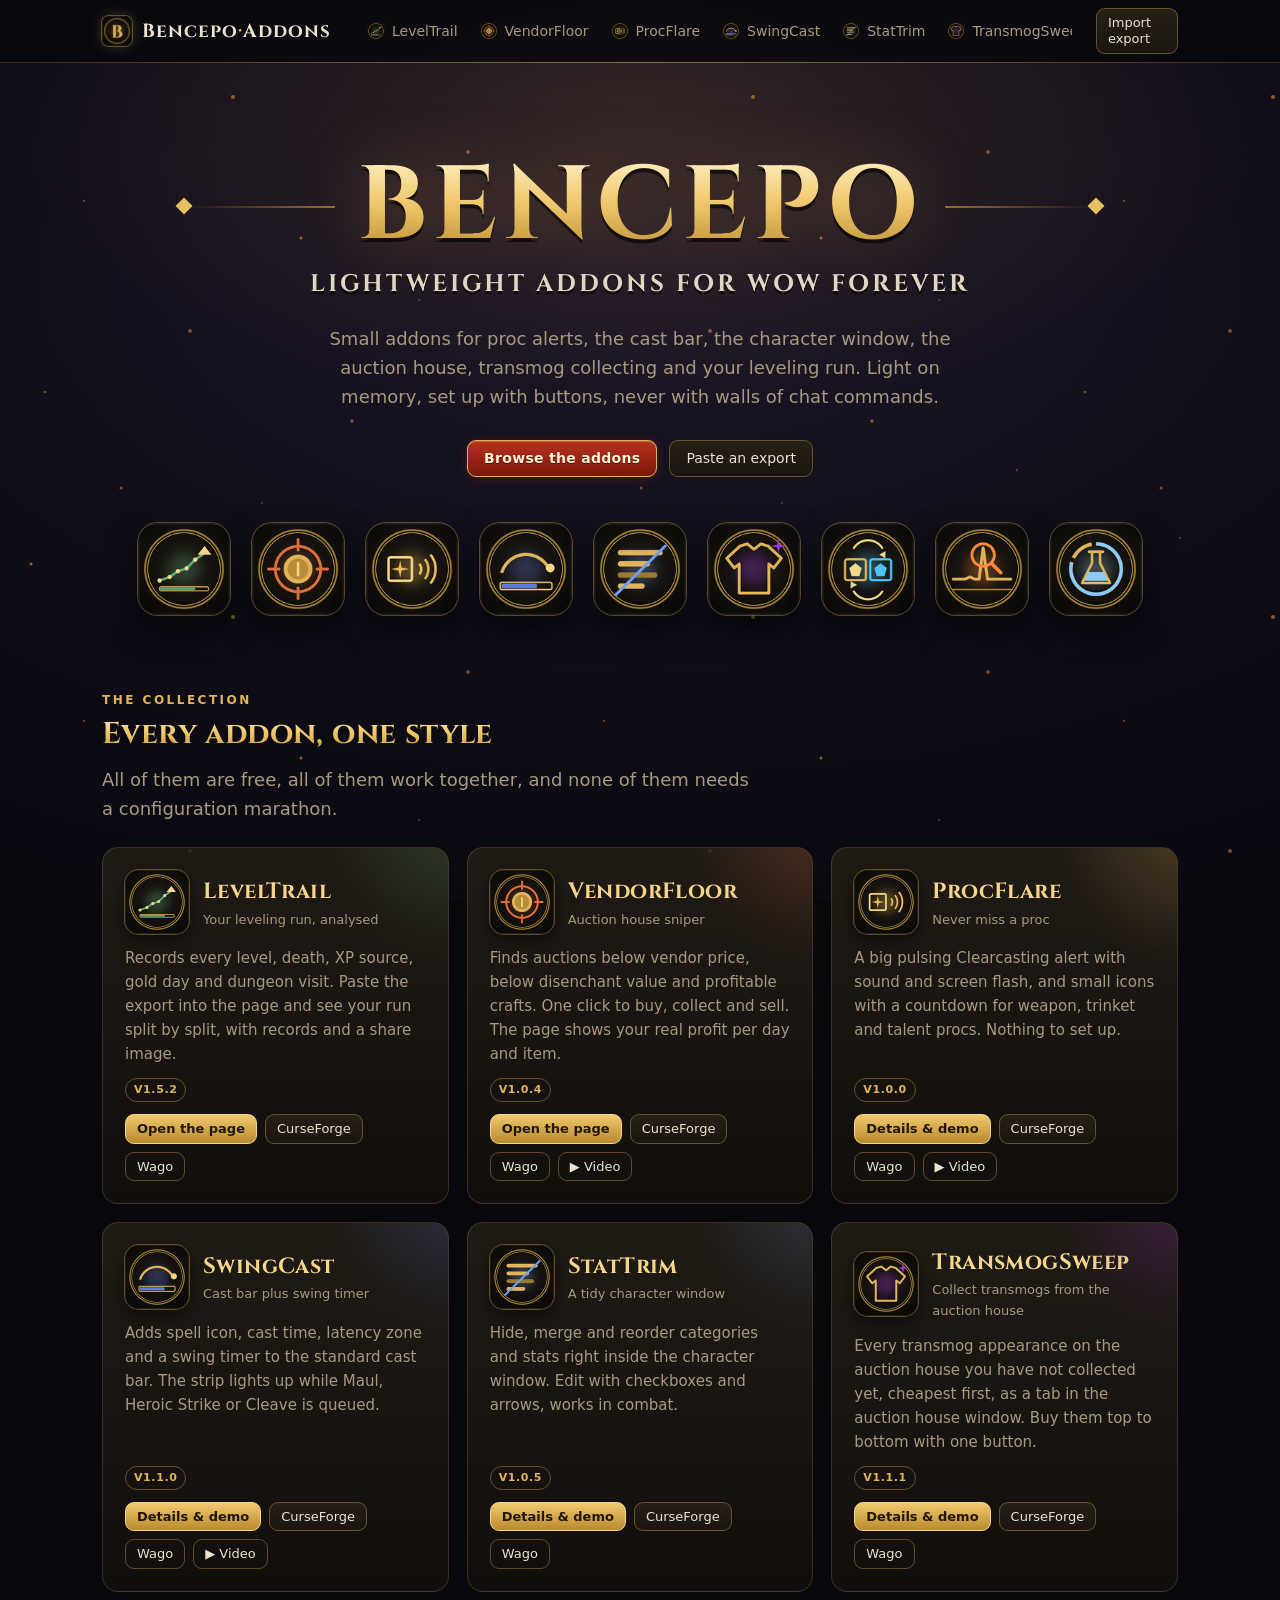
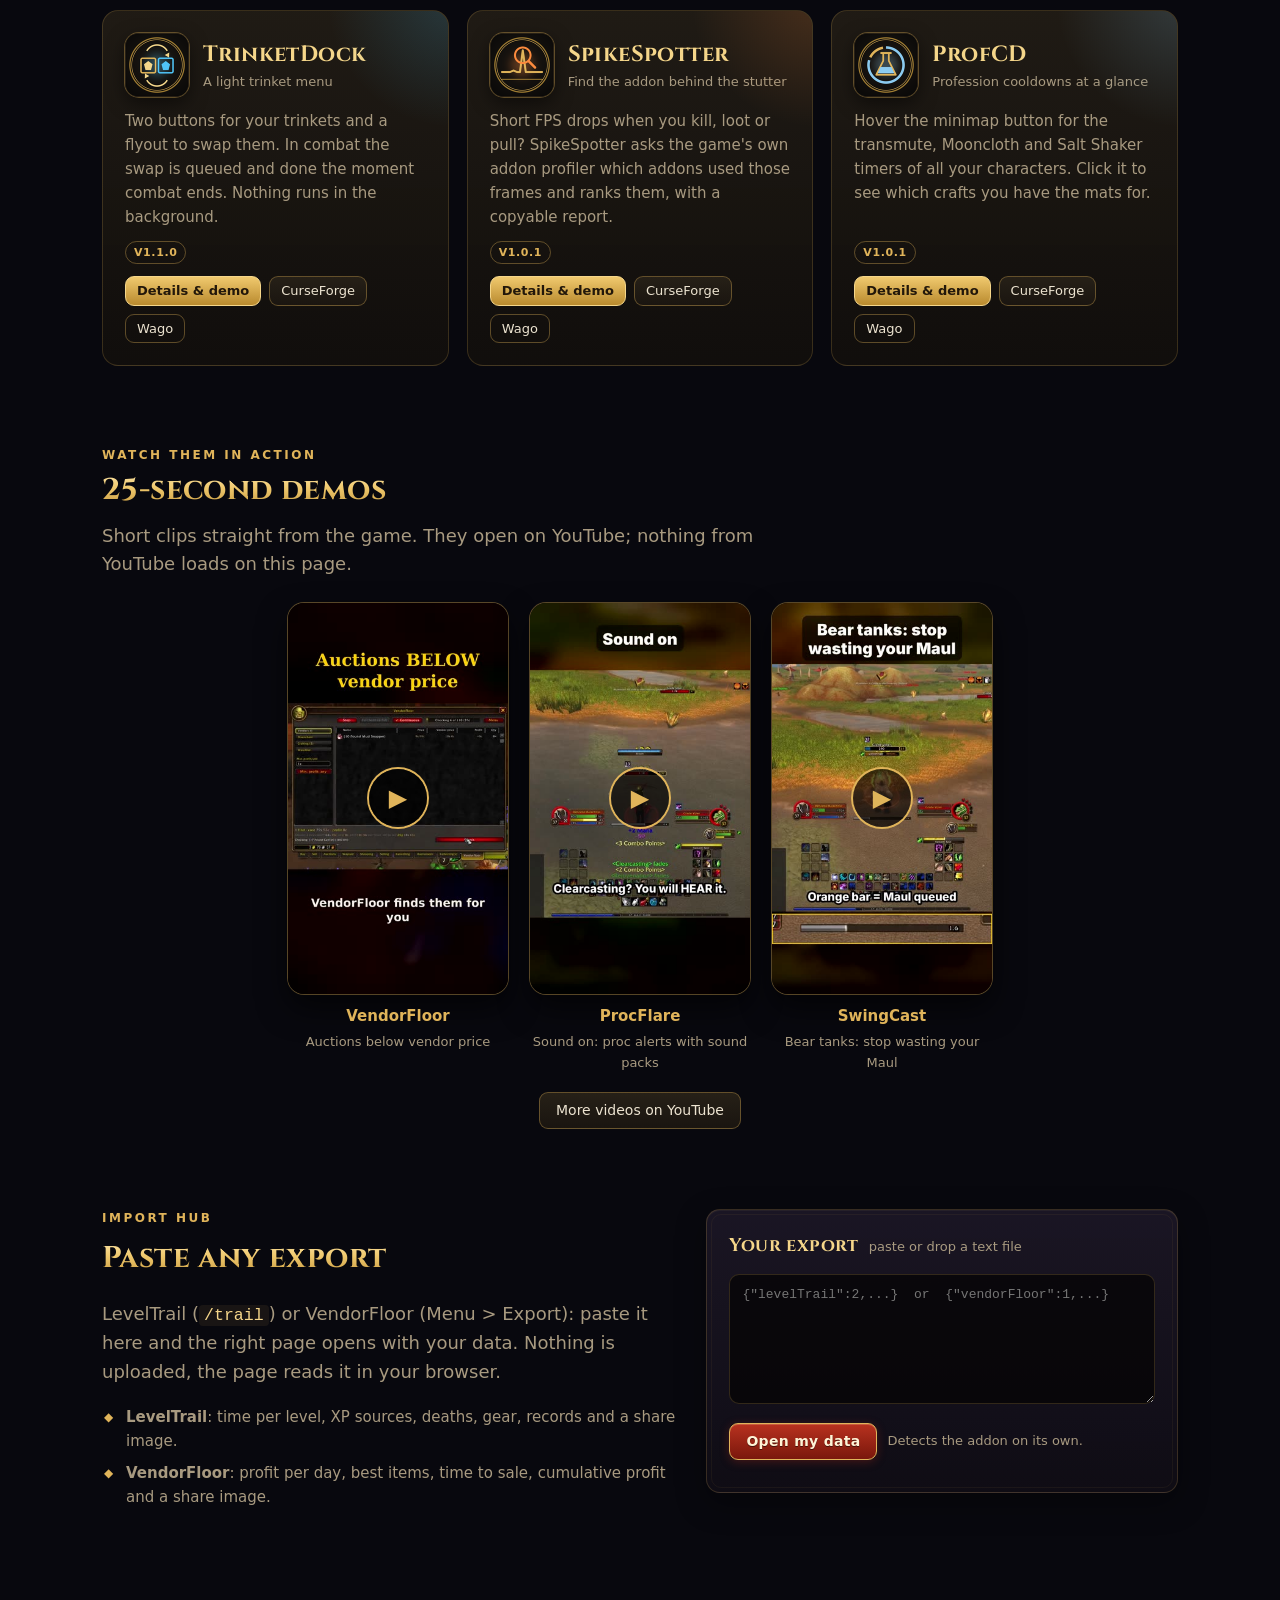
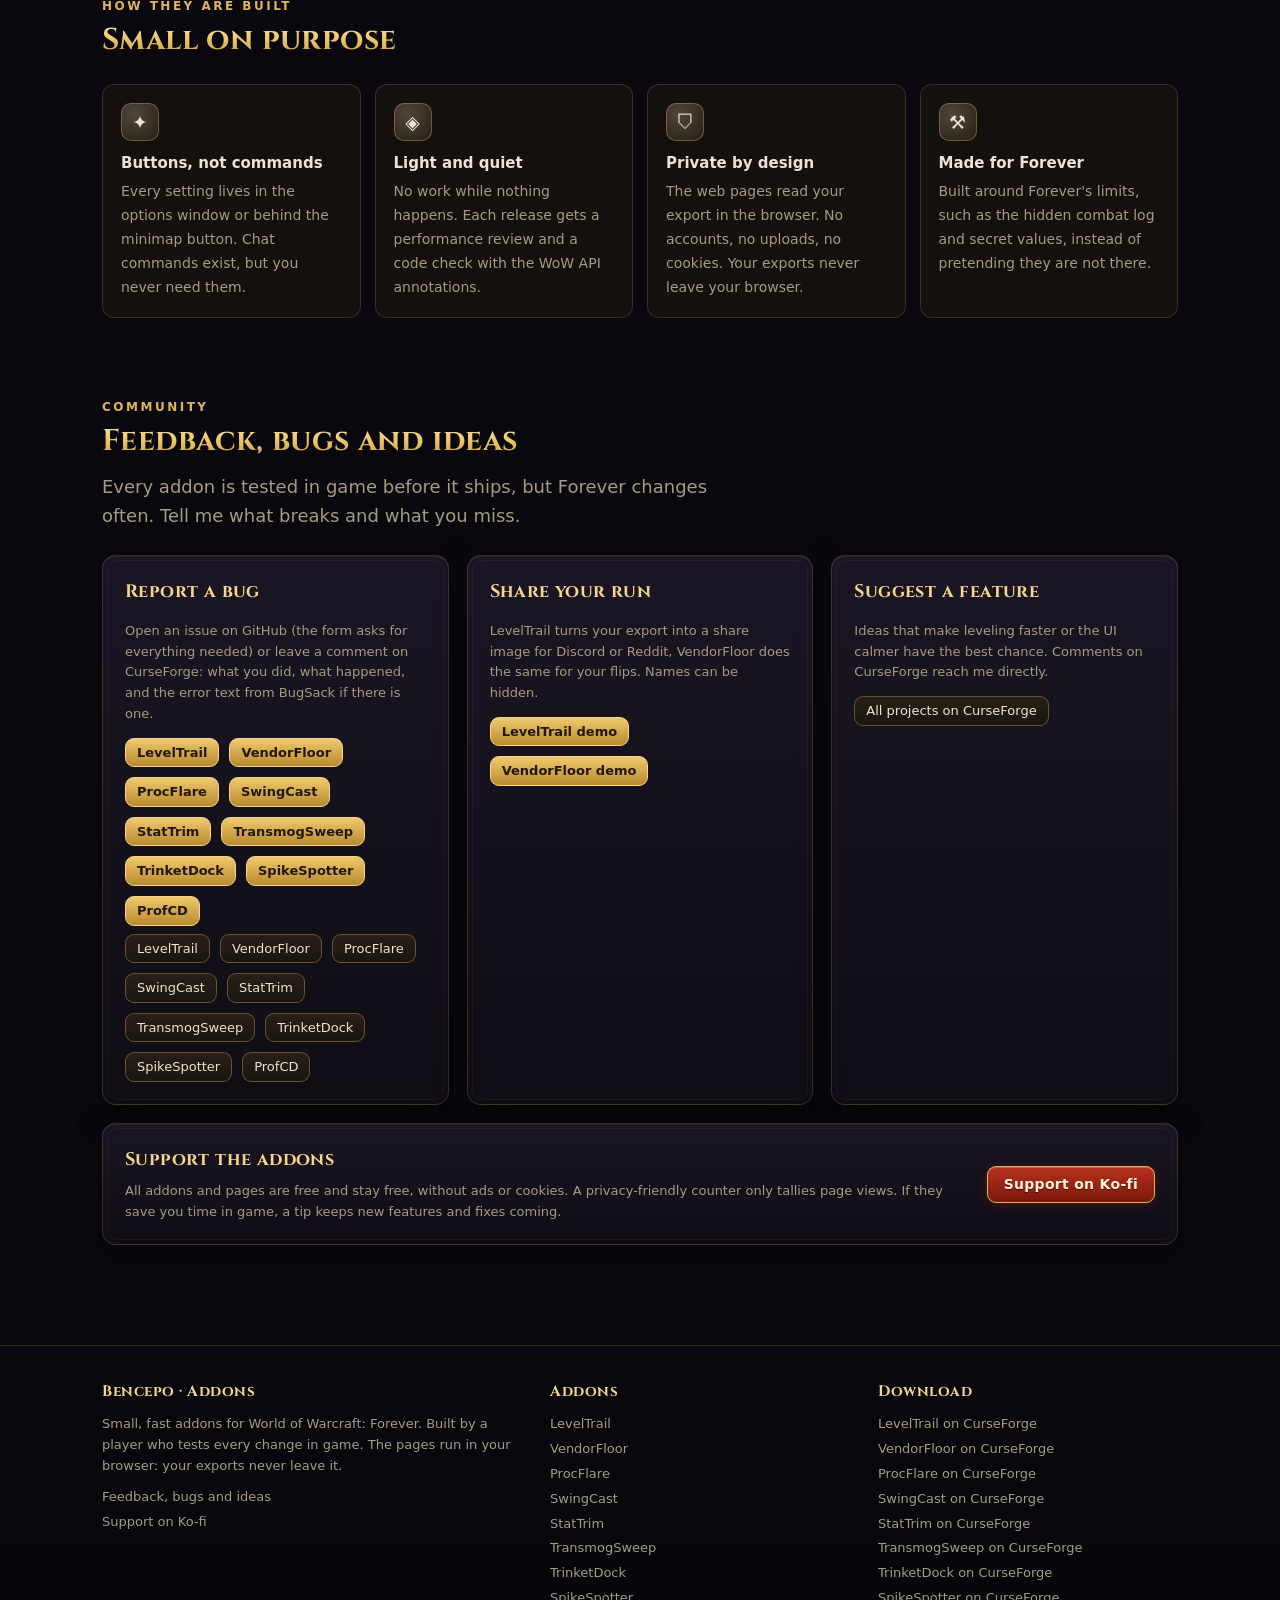
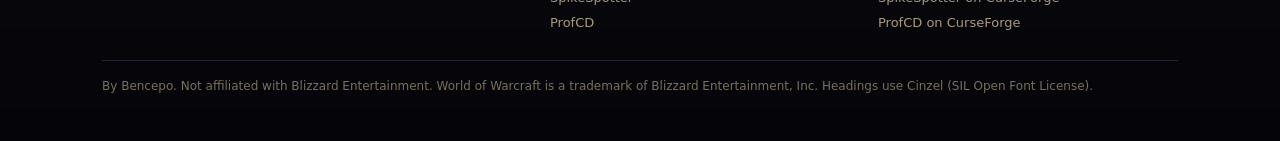
==== index.html @ 9744131e "SwingCast 1.1.0 changelog and version Co-Authored-By: Claude Opus 5.5 <noreply@anthropic.com> Claude" ====
<!doctype html>
<html lang="en">
<head>
<meta charset="utf-8">
<meta name="viewport" content="width=device-width,initial-scale=1">
<title>Bencepo · Addons for WoW Forever</title>
<meta name="description" content="LevelTrail, VendorFloor, ProcFlare, SwingCast, StatTrim and TransmogSweep: small, fast addons for World of Warcraft: Forever, with private web pages for your leveling run and auction flips.">
<meta property="og:title" content="Bencepo · Addons for WoW Forever">
<meta property="og:description" content="LevelTrail, VendorFloor, ProcFlare, SwingCast, StatTrim and TransmogSweep: small, fast addons for World of Warcraft: Forever, with private web pages for your leveling run and auction flips.">
<meta property="og:image" content="https://bencepo.github.io/assets/icons/bencepo-256.png">
<meta name="theme-color" content="#0b0a09">
<link rel="icon" type="image/png" href="assets/icons/bencepo-64.png">
<link rel="stylesheet" href="assets/site.css?v=d9d7bed5">
<style>
.homehero{text-align:center;padding-top:84px}
.homehero h1{margin-left:auto;margin-right:auto;font-size:46px;max-width:900px}
.homehero h1 small{display:block;font-size:26px;color:var(--text);margin-top:10px;letter-spacing:1px}
.homehero .lead{margin-left:auto;margin-right:auto}
.homehero .ctas{justify-content:center}
.iconrow{display:flex;justify-content:center;gap:22px;margin-top:46px;flex-wrap:wrap}
.iconrow a{position:relative;display:block;border-radius:20px;transition:transform .25s}
.iconrow a::after{content:"";position:absolute;inset:-18px;border-radius:50%;background:radial-gradient(circle,var(--glow),transparent 70%);z-index:-1;opacity:.8}
.iconrow img{width:92px;height:92px;border-radius:20px;display:block;box-shadow:0 0 0 1px var(--line2),0 14px 30px rgba(0,0,0,.6);animation:float 6s ease-in-out infinite}
.iconrow a:nth-child(2) img{animation-delay:-1.2s}.iconrow a:nth-child(3) img{animation-delay:-2.4s}.iconrow a:nth-child(4) img{animation-delay:-3.6s}.iconrow a:nth-child(5) img{animation-delay:-4.8s}
.iconrow a:hover{transform:scale(1.08)}
.ticks{list-style:none;padding:0;margin:0;color:var(--muted)}
.ticks li{padding-left:24px;position:relative;margin:8px 0}
.ticks li::before{content:"◆";position:absolute;left:2px;color:var(--gold);font-size:12px;top:3px}
.vids{display:flex;justify-content:center;gap:22px;flex-wrap:wrap;margin-top:20px}
.vid{position:relative;display:flex;flex-direction:column;gap:4px;width:220px;text-decoration:none;color:var(--text);text-align:center}
.vid img{width:220px;height:391px;object-fit:cover;border-radius:16px;box-shadow:0 0 0 1px var(--line2),0 14px 30px rgba(0,0,0,.6);transition:transform .25s}
.vid:hover img{transform:scale(1.03)}
.vid .play{position:absolute;left:50%;top:195px;transform:translate(-50%,-50%);width:58px;height:58px;border-radius:50%;background:rgba(0,0,0,.65);color:var(--gold);font-size:24px;display:flex;align-items:center;justify-content:center;box-shadow:0 0 0 2px var(--gold)}
.vid b{margin-top:6px;color:var(--gold)}
@media(max-width:860px){.homehero h1{font-size:36px}.iconrow img{width:64px;height:64px}}
</style>
</head>
<body>
<!--@header--><header class="top"><div class="wrap">
  <a class="brand" href=""><img src="assets/icons/bencepo-64.png" alt=""><span class="bt">Bencepo<b>·</b>Addons</span></a>
  <nav class="nav"><a href="leveltrail/"><img src="assets/icons/leveltrail-64.png" alt=""><span>LevelTrail</span></a><a href="vendorfloor/"><img src="assets/icons/vendorfloor-64.png" alt=""><span>VendorFloor</span></a><a href="procflare/"><img src="assets/icons/procflare-64.png" alt=""><span>ProcFlare</span></a><a href="swingcast/"><img src="assets/icons/swingcast-64.png" alt=""><span>SwingCast</span></a><a href="stattrim/"><img src="assets/icons/stattrim-64.png" alt=""><span>StatTrim</span></a><a href="transmogsweep/"><img src="assets/icons/transmogsweep-64.png" alt=""><span>TransmogSweep</span></a><a href="trinketdock/"><img src="assets/icons/trinketdock-64.png" alt=""><span>TrinketDock</span></a><a href="spikespotter/"><img src="assets/icons/spikespotter-64.png" alt=""><span>SpikeSpotter</span></a><a href="profcd/"><img src="assets/icons/profcd-64.png" alt=""><span>ProfCD</span></a></nav>
  <div class="spacer"></div>
  <a class="btn sm" href="#import">Import export</a>
</div></header><!--/@header-->
<main>
<div class="wrap">
  <section class="hero homehero">
    <div class="wordmark"><span class="orn"></span><h1 class="goldtext">Bencepo</h1><span class="orn r"></span></div>
    <div class="tagline">Lightweight addons for WoW Forever</div>
    <p class="lead">Small addons for proc alerts, the cast bar, the character window, the auction house, transmog collecting and your leveling run. Light on memory, set up with buttons, never with walls of chat commands.</p>
    <div class="ctas"><a class="btn primary" href="#addons">Browse the addons</a><a class="btn" href="#import">Paste an export</a></div>
    <div class="iconrow"><a href="leveltrail/" title="LevelTrail" style="--glow:rgba(95,176,122,.30)"><img src="assets/icons/leveltrail-128.png" alt="LevelTrail"></a><a href="vendorfloor/" title="VendorFloor" style="--glow:rgba(224,112,60,.32)"><img src="assets/icons/vendorfloor-128.png" alt="VendorFloor"></a><a href="procflare/" title="ProcFlare" style="--glow:rgba(240,190,90,.32)"><img src="assets/icons/procflare-128.png" alt="ProcFlare"></a><a href="swingcast/" title="SwingCast" style="--glow:rgba(90,120,230,.32)"><img src="assets/icons/swingcast-128.png" alt="SwingCast"></a><a href="stattrim/" title="StatTrim" style="--glow:rgba(110,160,240,.28)"><img src="assets/icons/stattrim-128.png" alt="StatTrim"></a><a href="transmogsweep/" title="TransmogSweep" style="--glow:rgba(163,53,238,.32)"><img src="assets/icons/transmogsweep-128.png" alt="TransmogSweep"></a><a href="trinketdock/" title="TrinketDock" style="--glow:rgba(79,195,247,.30)"><img src="assets/icons/trinketdock-128.png" alt="TrinketDock"></a><a href="spikespotter/" title="SpikeSpotter" style="--glow:rgba(255,138,61,.30)"><img src="assets/icons/spikespotter-128.png" alt="SpikeSpotter"></a><a href="profcd/" title="ProfCD" style="--glow:rgba(140,204,242,.30)"><img src="assets/icons/profcd-128.png" alt="ProfCD"></a></div>
  </section>

  <section class="section" id="addons">
    <div class="eyebrow">The collection</div>
    <h2 class="goldtext">Every addon, one style</h2>
    <p class="lead">All of them are free, all of them work together, and none of them needs a configuration marathon.</p>
    <div class="addons"><div class="acard reveal" style="--glow:rgba(95,176,122,.30)">
  <div class="head"><img src="assets/icons/leveltrail-128.png" alt=""><div><h3>LevelTrail</h3><div class="small">Your leveling run, analysed</div></div></div>
  <p>Records every level, death, XP source, gold day and dungeon visit. Paste the export into the page and see your run split by split, with records and a share image.</p>
  <div class="meta"><span class="tag">v1.5.2</span></div>
  <div class="links"><a class="btn gold sm" href="leveltrail/">Open the page</a><a class="btn sm" href="https://www.curseforge.com/wow/addons/leveltrail" target="_blank" rel="noopener">CurseForge</a><a class="btn sm ghost" href="https://addons.wago.io/addons/leveltrail" target="_blank" rel="noopener">Wago</a></div>
</div><div class="acard reveal" style="--glow:rgba(224,112,60,.32)">
  <div class="head"><img src="assets/icons/vendorfloor-128.png" alt=""><div><h3>VendorFloor</h3><div class="small">Auction house sniper</div></div></div>
  <p>Finds auctions below vendor price, below disenchant value and profitable crafts. One click to buy, collect and sell. The page shows your real profit per day and item.</p>
  <div class="meta"><span class="tag">v1.0.4</span></div>
  <div class="links"><a class="btn gold sm" href="vendorfloor/">Open the page</a><a class="btn sm" href="https://www.curseforge.com/wow/addons/vendorfloor" target="_blank" rel="noopener">CurseForge</a><a class="btn sm ghost" href="https://addons.wago.io/addons/vendorfloor" target="_blank" rel="noopener">Wago</a><a class="btn sm ghost" href="https://youtu.be/_CKO9z5iTYE" target="_blank" rel="noopener">▶ Video</a></div>
</div><div class="acard reveal" style="--glow:rgba(240,190,90,.32)">
  <div class="head"><img src="assets/icons/procflare-128.png" alt=""><div><h3>ProcFlare</h3><div class="small">Never miss a proc</div></div></div>
  <p>A big pulsing Clearcasting alert with sound and screen flash, and small icons with a countdown for weapon, trinket and talent procs. Nothing to set up.</p>
  <div class="meta"><span class="tag">v1.0.0</span></div>
  <div class="links"><a class="btn gold sm" href="procflare/">Details & demo</a><a class="btn sm" href="https://www.curseforge.com/wow/addons/procflare" target="_blank" rel="noopener">CurseForge</a><a class="btn sm ghost" href="https://addons.wago.io/addons/procflare" target="_blank" rel="noopener">Wago</a><a class="btn sm ghost" href="https://youtube.com/shorts/WF2kPiWWzdE" target="_blank" rel="noopener">▶ Video</a></div>
</div><div class="acard reveal" style="--glow:rgba(90,120,230,.32)">
  <div class="head"><img src="assets/icons/swingcast-128.png" alt=""><div><h3>SwingCast</h3><div class="small">Cast bar plus swing timer</div></div></div>
  <p>Adds spell icon, cast time, latency zone and a swing timer to the standard cast bar. The strip lights up while Maul, Heroic Strike or Cleave is queued.</p>
  <div class="meta"><span class="tag">v1.1.0</span></div>
  <div class="links"><a class="btn gold sm" href="swingcast/">Details & demo</a><a class="btn sm" href="https://www.curseforge.com/wow/addons/swingcast" target="_blank" rel="noopener">CurseForge</a><a class="btn sm ghost" href="https://addons.wago.io/addons/swingcast" target="_blank" rel="noopener">Wago</a><a class="btn sm ghost" href="https://youtube.com/shorts/zE11MGQ7QIY" target="_blank" rel="noopener">▶ Video</a></div>
</div><div class="acard reveal" style="--glow:rgba(110,160,240,.28)">
  <div class="head"><img src="assets/icons/stattrim-128.png" alt=""><div><h3>StatTrim</h3><div class="small">A tidy character window</div></div></div>
  <p>Hide, merge and reorder categories and stats right inside the character window. Edit with checkboxes and arrows, works in combat.</p>
  <div class="meta"><span class="tag">v1.0.5</span></div>
  <div class="links"><a class="btn gold sm" href="stattrim/">Details & demo</a><a class="btn sm" href="https://www.curseforge.com/wow/addons/stattrim" target="_blank" rel="noopener">CurseForge</a><a class="btn sm ghost" href="https://addons.wago.io/addons/stattrim" target="_blank" rel="noopener">Wago</a></div>
</div><div class="acard reveal" style="--glow:rgba(163,53,238,.32)">
  <div class="head"><img src="assets/icons/transmogsweep-128.png" alt=""><div><h3>TransmogSweep</h3><div class="small">Collect transmogs from the auction house</div></div></div>
  <p>Every transmog appearance on the auction house you have not collected yet, cheapest first, as a tab in the auction house window. Buy them top to bottom with one button.</p>
  <div class="meta"><span class="tag">v1.1.1</span></div>
  <div class="links"><a class="btn gold sm" href="transmogsweep/">Details & demo</a><a class="btn sm" href="https://www.curseforge.com/wow/addons/transmogsweep" target="_blank" rel="noopener">CurseForge</a><a class="btn sm ghost" href="https://addons.wago.io/addons/transmogsweep" target="_blank" rel="noopener">Wago</a></div>
</div><div class="acard reveal" style="--glow:rgba(79,195,247,.30)">
  <div class="head"><img src="assets/icons/trinketdock-128.png" alt=""><div><h3>TrinketDock</h3><div class="small">A light trinket menu</div></div></div>
  <p>Two buttons for your trinkets and a flyout to swap them. In combat the swap is queued and done the moment combat ends. Nothing runs in the background.</p>
  <div class="meta"><span class="tag">v1.1.0</span></div>
  <div class="links"><a class="btn gold sm" href="trinketdock/">Details & demo</a><a class="btn sm" href="https://www.curseforge.com/wow/addons/trinketdock" target="_blank" rel="noopener">CurseForge</a><a class="btn sm ghost" href="https://addons.wago.io/addons/trinketdock" target="_blank" rel="noopener">Wago</a></div>
</div><div class="acard reveal" style="--glow:rgba(255,138,61,.30)">
  <div class="head"><img src="assets/icons/spikespotter-128.png" alt=""><div><h3>SpikeSpotter</h3><div class="small">Find the addon behind the stutter</div></div></div>
  <p>Short FPS drops when you kill, loot or pull? SpikeSpotter asks the game&#x27;s own addon profiler which addons used those frames and ranks them, with a copyable report.</p>
  <div class="meta"><span class="tag">v1.0.1</span></div>
  <div class="links"><a class="btn gold sm" href="spikespotter/">Details & demo</a><a class="btn sm" href="https://www.curseforge.com/wow/addons/spikespotter" target="_blank" rel="noopener">CurseForge</a><a class="btn sm ghost" href="https://addons.wago.io/addons/spikespotter" target="_blank" rel="noopener">Wago</a></div>
</div><div class="acard reveal" style="--glow:rgba(140,204,242,.30)">
  <div class="head"><img src="assets/icons/profcd-128.png" alt=""><div><h3>ProfCD</h3><div class="small">Profession cooldowns at a glance</div></div></div>
  <p>Hover the minimap button for the transmute, Mooncloth and Salt Shaker timers of all your characters. Click it to see which crafts you have the mats for.</p>
  <div class="meta"><span class="tag">v1.0.1</span></div>
  <div class="links"><a class="btn gold sm" href="profcd/">Details & demo</a><a class="btn sm" href="https://www.curseforge.com/wow/addons/profcd" target="_blank" rel="noopener">CurseForge</a><a class="btn sm ghost" href="https://addons.wago.io/addons/profcd" target="_blank" rel="noopener">Wago</a></div>
</div></div>
  </section>

  <section class="section" id="videos">
    <div class="eyebrow">Watch them in action</div>
    <h2 class="goldtext">25-second demos</h2>
    <p class="lead">Short clips straight from the game. They open on YouTube; nothing from YouTube loads on this page.</p>
    <div class="vids">
      <a class="vid reveal" href="https://youtube.com/shorts/PKxT8-Vhkis" target="_blank" rel="noopener"><img src="assets/video/vendorfloor-short.jpg" alt="VendorFloor demo" loading="lazy"><span class="play">▶</span><b>VendorFloor</b><span class="small">Auctions below vendor price</span></a>
      <a class="vid reveal" href="https://youtube.com/shorts/WF2kPiWWzdE" target="_blank" rel="noopener"><img src="assets/video/procflare-short.jpg" alt="ProcFlare demo" loading="lazy"><span class="play">▶</span><b>ProcFlare</b><span class="small">Sound on: proc alerts with sound packs</span></a>
      <a class="vid reveal" href="https://youtube.com/shorts/zE11MGQ7QIY" target="_blank" rel="noopener"><img src="assets/video/swingcast-short.jpg" alt="SwingCast demo" loading="lazy"><span class="play">▶</span><b>SwingCast</b><span class="small">Bear tanks: stop wasting your Maul</span></a>
    </div>
    <div style="text-align:center;margin-top:18px"><a class="btn" href="https://www.youtube.com/@Bencepo" target="_blank" rel="noopener">More videos on YouTube</a></div>
  </section>

  <section class="section" id="import">
    <div class="split">
      <div>
        <div class="eyebrow">Import hub</div>
        <h2 class="goldtext" style="font-size:30px;margin:6px 0 8px">Paste any export</h2>
        <p class="lead">LevelTrail (<code>/trail</code>) or VendorFloor (Menu &gt; Export): paste it here and the right page opens with your data. Nothing is uploaded, the page reads it in your browser.</p>
        <ul class="ticks">
          <li><b>LevelTrail</b>: time per level, XP sources, deaths, gear, records and a share image.</li>
          <li><b>VendorFloor</b>: profit per day, best items, time to sale, cumulative profit and a share image.</li>
        </ul>
      </div>
      <div class="panel dropzone" id="hub">
        <h2>Your export <span class="small">paste or drop a text file</span></h2>
        <textarea id="hubText" spellcheck="false" placeholder='{"levelTrail":2,...}  or  {"vendorFloor":1,...}'></textarea>
        <div class="row" style="margin-top:12px">
          <button class="primary" id="hubGo">Open my data</button>
          <span class="small" id="hubKind">Detects the addon on its own.</span>
        </div>
        <div class="msg" id="hubMsg"></div>
      </div>
    </div>
  </section>

  <section class="section">
    <div class="eyebrow">How they are built</div>
    <h2 class="goldtext">Small on purpose</h2>
    <div class="features" style="margin-top:20px">
      <div class="feat reveal"><div class="fi">✦</div><b>Buttons, not commands</b><span>Every setting lives in the options window or behind the minimap button. Chat commands exist, but you never need them.</span></div>
      <div class="feat reveal"><div class="fi">◈</div><b>Light and quiet</b><span>No work while nothing happens. Each release gets a performance review and a code check with the WoW API annotations.</span></div>
      <div class="feat reveal"><div class="fi">⛉</div><b>Private by design</b><span>The web pages read your export in the browser. No accounts, no uploads, no cookies. Your exports never leave your browser.</span></div>
      <div class="feat reveal"><div class="fi">⚒</div><b>Made for Forever</b><span>Built around Forever's limits, such as the hidden combat log and secret values, instead of pretending they are not there.</span></div>
    </div>
  </section>

  <section class="section" id="community">
  <div class="eyebrow">Community</div>
  <h2 class="goldtext">Feedback, bugs and ideas</h2>
  <p class="lead">Every addon is tested in game before it ships, but Forever changes often. Tell me what breaks and what you miss.</p>
  <div class="grid3">
    <div class="panel reveal"><h2>Report a bug</h2><p class="small">Open an issue on GitHub (the form asks for everything needed) or leave a comment on CurseForge: what you did, what happened, and the error text from BugSack if there is one.</p>
      <div class="row" style="margin-bottom:8px"><a class="btn sm gold" href="https://github.com/Bencepo/LevelTrail/issues/new/choose" target="_blank" rel="noopener">LevelTrail</a><a class="btn sm gold" href="https://github.com/Bencepo/VendorFloor/issues/new/choose" target="_blank" rel="noopener">VendorFloor</a><a class="btn sm gold" href="https://github.com/Bencepo/ProcFlare/issues/new/choose" target="_blank" rel="noopener">ProcFlare</a><a class="btn sm gold" href="https://github.com/Bencepo/SwingCast/issues/new/choose" target="_blank" rel="noopener">SwingCast</a><a class="btn sm gold" href="https://github.com/Bencepo/StatTrim/issues/new/choose" target="_blank" rel="noopener">StatTrim</a><a class="btn sm gold" href="https://github.com/Bencepo/TransmogSweep/issues/new/choose" target="_blank" rel="noopener">TransmogSweep</a><a class="btn sm gold" href="https://github.com/Bencepo/TrinketDock/issues/new/choose" target="_blank" rel="noopener">TrinketDock</a><a class="btn sm gold" href="https://github.com/Bencepo/SpikeSpotter/issues/new/choose" target="_blank" rel="noopener">SpikeSpotter</a><a class="btn sm gold" href="https://github.com/Bencepo/ProfCD/issues/new/choose" target="_blank" rel="noopener">ProfCD</a></div>
      <div class="row"><a class="btn sm" href="https://www.curseforge.com/wow/addons/leveltrail#comments" target="_blank" rel="noopener">LevelTrail</a><a class="btn sm" href="https://www.curseforge.com/wow/addons/vendorfloor#comments" target="_blank" rel="noopener">VendorFloor</a><a class="btn sm" href="https://www.curseforge.com/wow/addons/procflare#comments" target="_blank" rel="noopener">ProcFlare</a><a class="btn sm" href="https://www.curseforge.com/wow/addons/swingcast#comments" target="_blank" rel="noopener">SwingCast</a><a class="btn sm" href="https://www.curseforge.com/wow/addons/stattrim#comments" target="_blank" rel="noopener">StatTrim</a><a class="btn sm" href="https://www.curseforge.com/wow/addons/transmogsweep#comments" target="_blank" rel="noopener">TransmogSweep</a><a class="btn sm" href="https://www.curseforge.com/wow/addons/trinketdock#comments" target="_blank" rel="noopener">TrinketDock</a><a class="btn sm" href="https://www.curseforge.com/wow/addons/spikespotter#comments" target="_blank" rel="noopener">SpikeSpotter</a><a class="btn sm" href="https://www.curseforge.com/wow/addons/profcd#comments" target="_blank" rel="noopener">ProfCD</a></div></div>
    <div class="panel reveal"><h2>Share your run</h2><p class="small">LevelTrail turns your export into a share image for Discord or Reddit, VendorFloor does the same for your flips. Names can be hidden.</p>
      <div class="row"><a class="btn sm gold" href="leveltrail/#demo">LevelTrail demo</a><a class="btn sm gold" href="vendorfloor/#demo">VendorFloor demo</a></div></div>
    <div class="panel reveal"><h2>Suggest a feature</h2><p class="small">Ideas that make leveling faster or the UI calmer have the best chance. Comments on CurseForge reach me directly.</p>
      <div class="row"><a class="btn sm" href="https://www.curseforge.com/members/bencepo/projects" target="_blank" rel="noopener">All projects on CurseForge</a></div></div>
  </div>
  <div class="panel support reveal" style="margin-top:18px;display:flex;gap:22px;align-items:center;flex-wrap:wrap">
    <div style="flex:1;min-width:260px"><h2 style="margin-bottom:6px">Support the addons</h2><p class="small" style="margin:0">All addons and pages are free and stay free, without ads or cookies. A privacy-friendly counter only tallies page views. If they save you time in game, a tip keeps new features and fixes coming.</p></div>
    <a class="btn primary" href="https://ko-fi.com/bencepo" target="_blank" rel="noopener">Support on Ko-fi</a>
  </div>
</section>
</div>
</main>
<!--@footer--><footer class="site"><div class="wrap">
  <div class="cols">
    <div><h4>Bencepo · Addons</h4><p style="margin:0 0 10px">Small, fast addons for World of Warcraft: Forever. Built by a player who tests every change in game. The pages run in your browser: your exports never leave it.</p>
      <a href="#community">Feedback, bugs and ideas</a><a href="https://ko-fi.com/bencepo" target="_blank" rel="noopener">Support on Ko-fi</a></div>
    <div><h4>Addons</h4><a href="leveltrail/">LevelTrail</a><a href="vendorfloor/">VendorFloor</a><a href="procflare/">ProcFlare</a><a href="swingcast/">SwingCast</a><a href="stattrim/">StatTrim</a><a href="transmogsweep/">TransmogSweep</a><a href="trinketdock/">TrinketDock</a><a href="spikespotter/">SpikeSpotter</a><a href="profcd/">ProfCD</a></div>
    <div><h4>Download</h4><a href="https://www.curseforge.com/wow/addons/leveltrail" target="_blank" rel="noopener">LevelTrail on CurseForge</a><a href="https://www.curseforge.com/wow/addons/vendorfloor" target="_blank" rel="noopener">VendorFloor on CurseForge</a><a href="https://www.curseforge.com/wow/addons/procflare" target="_blank" rel="noopener">ProcFlare on CurseForge</a><a href="https://www.curseforge.com/wow/addons/swingcast" target="_blank" rel="noopener">SwingCast on CurseForge</a><a href="https://www.curseforge.com/wow/addons/stattrim" target="_blank" rel="noopener">StatTrim on CurseForge</a><a href="https://www.curseforge.com/wow/addons/transmogsweep" target="_blank" rel="noopener">TransmogSweep on CurseForge</a><a href="https://www.curseforge.com/wow/addons/trinketdock" target="_blank" rel="noopener">TrinketDock on CurseForge</a><a href="https://www.curseforge.com/wow/addons/spikespotter" target="_blank" rel="noopener">SpikeSpotter on CurseForge</a><a href="https://www.curseforge.com/wow/addons/profcd" target="_blank" rel="noopener">ProfCD on CurseForge</a></div>
  </div>
  <div class="legal">By Bencepo. Not affiliated with Blizzard Entertainment. World of Warcraft is a trademark of Blizzard Entertainment, Inc. Headings use Cinzel (SIL Open Font License).</div>
</div></footer><!--/@footer-->
<script src="assets/site.js?v=d9d7bed5"></script>
<script>
(function(){
  const t = document.getElementById("hubText"), msg = document.getElementById("hubMsg"), kind = document.getElementById("hubKind"), hub = document.getElementById("hub");
  const NAMES = { leveltrail: "LevelTrail", vendorfloor: "VendorFloor" };
  function check() {
    const k = BENCEPO.detect(t.value);
    kind.textContent = k ? `Recognised: ${NAMES[k]} export.` : t.value.trim() ? "Not recognised yet." : "Detects the addon on its own.";
    kind.className = "small" + (k ? " good" : "");
    return k;
  }
  function go() {
    const k = check();
    if (!t.value.trim()) { msg.textContent = "Paste an export first."; msg.className = "msg err"; return; }
    if (!k) { msg.textContent = "This is not a LevelTrail or VendorFloor export. Copy it again with Ctrl+C in the addon's export window."; msg.className = "msg err"; return; }
    BENCEPO.handoff(k, t.value, "");
  }
  t.addEventListener("input", check);
  t.addEventListener("paste", () => setTimeout(() => { if (check()) go(); }, 0));
  document.getElementById("hubGo").onclick = go;
  ["dragenter","dragover"].forEach(e => hub.addEventListener(e, ev => { ev.preventDefault(); hub.classList.add("over"); }));
  ["dragleave","drop"].forEach(e => hub.addEventListener(e, () => hub.classList.remove("over")));
  hub.addEventListener("drop", ev => { ev.preventDefault(); const f = ev.dataTransfer.files && ev.dataTransfer.files[0];
    if (f) f.text().then(x => { t.value = x; go(); }); else { t.value = ev.dataTransfer.getData("text"); go(); } });
})();
</script>
</body>
</html>
---- assets/site.css ----
/* Bencepo addons – shared design system (WoW look: dark stone, gold, glow) */
@font-face{font-family:"Cinzel";src:url("fonts/cinzel-700.woff2") format("woff2");font-weight:700;font-display:swap}

:root{
  --bg:#0b0a09;--bg2:#100e0c;
  --panel:#17130f;--panel2:#1f1a14;--panel3:#262017;
  --line:rgba(201,160,80,.22);--line2:rgba(201,160,80,.42);--hair:#2a241c;
  --text:#ece3d0;--muted:#a89a80;--dim:#7a6f5c;
  --gold:#e0b45a;--gold2:#f5d68a;--goldd:#9c7a32;
  --red:#a5281b;--red2:#6e140b;
  --good:#5fb07a;--bad:#e0705c;--warn:#e89a3c;--blue:#4f8fd9;
  --quest:#e0b45a;--kill:#d0634f;--explore:#5fb07a;--other:#6b6455;
  --accent:var(--gold);
  --display:"Cinzel","Trajan Pro","Palatino Linotype",Georgia,serif;
  --sans:system-ui,-apple-system,"Segoe UI",Roboto,sans-serif;
  --mono:ui-monospace,SFMono-Regular,Menlo,Consolas,monospace;
  --r:14px;
}
*{box-sizing:border-box}
html{scroll-behavior:smooth;scroll-padding-top:80px}
html,body{margin:0;background:var(--bg);color:var(--text);font:15px/1.6 var(--sans)}
body{
  background:
    radial-gradient(1200px 600px at 50% -200px,rgba(224,180,90,.10),transparent 70%),
    radial-gradient(900px 500px at 100% 30%,rgba(120,60,20,.08),transparent 70%),
    url("data:image/svg+xml,%3Csvg xmlns='http://www.w3.org/2000/svg' width='240' height='240'%3E%3Cfilter id='n'%3E%3CfeTurbulence type='fractalNoise' baseFrequency='.9' numOctaves='3' stitchTiles='stitch'/%3E%3CfeColorMatrix values='0 0 0 0 .9 0 0 0 0 .8 0 0 0 0 .6 0 0 0 .05 0'/%3E%3C/filter%3E%3Crect width='240' height='240' filter='url(%23n)'/%3E%3C/svg%3E"),
    linear-gradient(var(--bg2),var(--bg));
  background-attachment:fixed;min-height:100vh}
a{color:var(--gold)}
a:hover{color:var(--gold2)}
::selection{background:rgba(224,180,90,.35)}
.wrap{max-width:1120px;margin:0 auto;padding:0 22px}
.hidden{display:none!important}
.spacer{flex:1}
code{font-family:var(--mono);color:var(--gold2);font-size:.92em;background:rgba(224,180,90,.08);padding:1px 5px;border-radius:4px}

/* ---------- header ---------- */
header.top{position:sticky;top:0;z-index:50;background:rgba(11,10,9,.82);backdrop-filter:blur(10px);-webkit-backdrop-filter:blur(10px);border-bottom:1px solid var(--line)}
header.top::after{content:"";position:absolute;left:0;right:0;bottom:-1px;height:1px;background:linear-gradient(90deg,transparent,var(--gold),transparent);opacity:.5}
header.top .wrap{display:flex;align-items:center;gap:12px;height:62px}
.brand{display:flex;align-items:center;gap:10px;font-family:var(--display);font-weight:700;font-size:19px;letter-spacing:1px;color:var(--text);text-decoration:none;white-space:nowrap}
.brand img{width:30px;height:30px;border-radius:7px;box-shadow:0 0 0 1px var(--line2),0 0 14px rgba(224,180,90,.25)}
.brand b{color:var(--gold)}
.nav{display:flex;gap:2px;margin-left:14px;overflow-x:auto;scrollbar-width:none}
.nav::-webkit-scrollbar{display:none}
.nav a{display:flex;align-items:center;gap:7px;color:var(--muted);text-decoration:none;font-size:14px;padding:7px 10px;border-radius:8px;white-space:nowrap}
.nav a img{width:18px;height:18px;border-radius:4px;opacity:.85}
.nav a:hover{color:var(--text);background:rgba(224,180,90,.07)}
.nav a.on{color:var(--gold2);background:rgba(224,180,90,.10);box-shadow:inset 0 0 0 1px var(--line)}
.navtoggle{display:none}
@media(max-width:980px){
  .nav a span{display:none}.nav a{padding:7px}
}

/* ---------- buttons ---------- */
button,.btn{font:inherit;font-size:14px;cursor:pointer;border-radius:9px;border:1px solid var(--line2);background:linear-gradient(#262017,#1a1510);color:var(--text);padding:9px 16px;text-decoration:none;display:inline-flex;align-items:center;gap:8px;transition:border-color .15s,box-shadow .15s,transform .05s;line-height:1.2}
button:hover,.btn:hover{border-color:var(--gold);color:var(--text);box-shadow:0 0 14px rgba(224,180,90,.18)}
button:active,.btn:active{transform:translateY(1px)}
button.primary,.btn.primary{background:linear-gradient(#b8321f,#7a170c);border-color:#e0b45a;color:#fff3d6;font-weight:700;letter-spacing:.3px;text-shadow:0 1px 0 rgba(0,0,0,.5);box-shadow:inset 0 1px 0 rgba(255,220,160,.25),0 2px 10px rgba(165,40,27,.35)}
button.primary:hover,.btn.primary:hover{background:linear-gradient(#cc3b26,#8a1b0e);box-shadow:inset 0 1px 0 rgba(255,220,160,.3),0 0 22px rgba(224,120,60,.45)}
.btn.gold,button.gold{background:linear-gradient(#f0c96e,#b98a2e);color:#22170a;border-color:#f5d68a;font-weight:700}
.btn.gold:hover,button.gold:hover{color:#22170a;box-shadow:0 0 22px rgba(245,214,138,.45)}
.btn.ghost{background:transparent}
.btn.sm,button.sm{padding:6px 11px;font-size:13px}
button:disabled{opacity:.5;cursor:default}
.btn img{width:18px;height:18px}

/* ---------- typography ---------- */
h1,h2,h3,.display{font-family:var(--display);font-weight:700;letter-spacing:.4px}
.goldtext{background:linear-gradient(180deg,#fff0c4 0%,#f0c96e 45%,#b98a2e 100%);-webkit-background-clip:text;background-clip:text;color:transparent}
.eyebrow{font-family:var(--sans);text-transform:uppercase;letter-spacing:2.5px;font-size:12px;color:var(--gold);font-weight:700}
.lead{color:var(--muted);font-size:18px;max-width:660px}
.small{font-size:13px;color:var(--muted)}
.good{color:var(--good)!important}.bad{color:var(--bad)!important}.warn{color:var(--warn)!important}

/* ---------- panels ---------- */
.panel,section.card{position:relative;background:linear-gradient(180deg,rgba(38,32,23,.78),rgba(23,19,15,.86));border:1px solid var(--line);border-radius:var(--r);padding:22px;box-shadow:inset 0 1px 0 rgba(255,230,180,.05),0 10px 30px rgba(0,0,0,.35)}
.panel::before,section.card::before{content:"";position:absolute;inset:4px;border:1px solid rgba(201,160,80,.07);border-radius:calc(var(--r) - 4px);pointer-events:none}
section.card{margin:18px 0}
section.card h2,.panel h2{font-size:18px;margin:0 0 14px;display:flex;align-items:baseline;gap:10px;flex-wrap:wrap;color:var(--gold2)}
section.card h2 .small,.panel h2 .small{font-family:var(--sans);font-weight:400;letter-spacing:0}
.grid2{display:grid;grid-template-columns:1fr 1fr;gap:18px}
.grid2>section.card{margin:0}
.grid2+.grid2,.grid2+section.card,section.card+.grid2{margin-top:18px}
.grid3{display:grid;grid-template-columns:repeat(3,1fr);gap:18px}

/* ---------- hero ---------- */
.hero{padding:70px 0 36px;position:relative}
.hero h1{font-size:48px;line-height:1.08;margin:12px 0 16px;max-width:820px}
.hero h1 em{font-style:normal}
.hero .lead{margin:0 0 28px}
.hero .ctas{display:flex;gap:12px;flex-wrap:wrap}
.herofx{position:relative}
.heroicon{width:150px;height:150px;border-radius:26px;box-shadow:0 0 0 1px var(--line2),0 0 60px rgba(224,180,90,.30),0 20px 50px rgba(0,0,0,.6);animation:float 6s ease-in-out infinite}
@keyframes float{0%,100%{transform:translateY(0)}50%{transform:translateY(-8px)}}
.addonhero{display:grid;grid-template-columns:auto 1fr;gap:36px;align-items:center}

/* ---------- steps ---------- */
.steps{display:grid;grid-template-columns:repeat(3,1fr);gap:14px;margin:0 0 26px;counter-reset:s}
.step{position:relative;background:linear-gradient(180deg,rgba(38,32,23,.7),rgba(23,19,15,.8));border:1px solid var(--line);border-radius:12px;padding:16px 16px 16px 58px}
.step::before{counter-increment:s;content:counter(s);position:absolute;left:14px;top:14px;width:30px;height:30px;border-radius:50%;display:grid;place-items:center;font-family:var(--display);font-weight:700;color:#22170a;background:radial-gradient(circle at 35% 30%,#fff0c4,#d9a743 60%,#8d6a24);box-shadow:0 0 12px rgba(224,180,90,.4)}
.step b{display:block;margin-bottom:2px}
.step span{color:var(--muted);font-size:14px}

/* ---------- forms ---------- */
textarea,input[type=text],input[type=search]{width:100%;background:rgba(5,4,3,.7);color:var(--text);border:1px solid var(--line);border-radius:10px;padding:12px;font:13px var(--mono)}
textarea{min-height:130px;resize:vertical}
textarea:focus,input:focus{outline:none;border-color:var(--gold);box-shadow:0 0 0 3px rgba(224,180,90,.15)}
input[type=search]{font-family:var(--sans);font-size:14px;padding:8px 12px}
input[type=checkbox]{accent-color:var(--gold)}
.row{display:flex;gap:10px;align-items:center;flex-wrap:wrap}
.msg{font-size:14px;margin-top:10px}
.msg.err{color:var(--bad)}
.msg.ok{color:var(--good)}
.dropzone{position:relative}
.dropzone.over textarea{border-color:var(--gold);box-shadow:0 0 0 3px rgba(224,180,90,.25),0 0 40px rgba(224,180,90,.2)}

/* ---------- kpis ---------- */
.kpis{display:grid;grid-template-columns:repeat(6,1fr);gap:12px;margin:20px 0}
.kpi{position:relative;background:linear-gradient(180deg,rgba(38,32,23,.8),rgba(20,17,13,.9));border:1px solid var(--line);border-radius:12px;padding:14px 14px 12px;overflow:hidden}
.kpi::after{content:"";position:absolute;left:0;right:0;top:0;height:2px;background:linear-gradient(90deg,transparent,var(--gold),transparent);opacity:.45}
.kpi .v{font-size:24px;font-weight:800;font-variant-numeric:tabular-nums;color:var(--text);line-height:1.25}
.kpi .l{color:var(--muted);font-size:11px;text-transform:uppercase;letter-spacing:.9px;font-weight:600}
.mini{display:grid;grid-template-columns:repeat(3,1fr);gap:10px;margin-bottom:12px}
.mini .l{color:var(--muted);font-size:11px;text-transform:uppercase;letter-spacing:.7px}
.mini .v{font-size:20px;font-weight:700;font-variant-numeric:tabular-nums}

/* ---------- tables / bars ---------- */
table{width:100%;border-collapse:collapse;font-size:14px}
th{text-align:left;color:var(--muted);font-weight:600;font-size:11px;text-transform:uppercase;letter-spacing:.7px;padding:7px 8px;border-bottom:1px solid var(--line)}
th.sort{cursor:pointer;user-select:none}th.sort:hover{color:var(--gold2)}
th.sort.on{color:var(--gold)}
td{padding:7px 8px;border-bottom:1px solid var(--hair);font-variant-numeric:tabular-nums}
tbody tr:hover td{background:rgba(224,180,90,.04)}
td.num,th.num{text-align:right}
.tblwrap{max-height:420px;overflow:auto}
.legend{display:flex;gap:16px;flex-wrap:wrap;font-size:13px;color:var(--muted);margin-top:10px}
.legend i{display:inline-block;width:10px;height:10px;border-radius:2px;margin-right:6px;vertical-align:-1px}
.stack{display:flex;height:16px;border-radius:5px;overflow:hidden;background:#0a0807;box-shadow:inset 0 0 0 1px var(--hair)}
.bars{display:flex;flex-direction:column;gap:7px}
.bar{display:grid;grid-template-columns:minmax(90px,38%) 1fr auto;gap:10px;align-items:center;font-size:13px}
.bar .k{overflow:hidden;text-overflow:ellipsis;white-space:nowrap}
.bar .t{height:9px;border-radius:5px;background:#0a0807;box-shadow:inset 0 0 0 1px var(--hair);overflow:hidden}
.bar .t i{display:block;height:100%;background:linear-gradient(90deg,var(--goldd),var(--gold));border-radius:5px}
.bar .n{color:var(--muted);font-variant-numeric:tabular-nums;white-space:nowrap}
.empty{color:var(--muted);font-size:14px;padding:8px 0}
svg text{fill:var(--muted);font-size:11px;font-family:var(--sans)}
details summary{cursor:pointer;color:var(--muted);font-size:14px;margin-top:10px}
details summary:hover{color:var(--gold2)}

/* ---------- xp bar ---------- */
.xpbar{height:12px;border-radius:6px;background:#0a0807;border:1px solid var(--line);overflow:hidden;position:relative;margin-top:8px}
.xpbar i{position:absolute;top:0;bottom:0;left:0;background:linear-gradient(90deg,#7a4fb8,#b27ae0);box-shadow:0 0 10px rgba(178,122,224,.5)}
.xpbar u{position:absolute;top:0;bottom:0;background:#3c6fb0;opacity:.75}

/* ---------- section tabs (tool pages) ---------- */
.sectabs{position:sticky;top:62px;z-index:40;display:flex;gap:4px;padding:8px 0;margin:18px 0 0;background:rgba(11,10,9,.85);backdrop-filter:blur(8px);-webkit-backdrop-filter:blur(8px);border-bottom:1px solid var(--line);overflow-x:auto;scrollbar-width:none}
.sectabs a{color:var(--muted);text-decoration:none;font-size:13px;font-weight:600;padding:6px 12px;border-radius:999px;white-space:nowrap;border:1px solid transparent}
.sectabs a:hover{color:var(--text);border-color:var(--line)}
.sectabs a.on{color:#22170a;background:linear-gradient(#f0c96e,#c79a3c)}
.secttl{font-family:var(--display);font-size:22px;margin:34px 0 4px;color:var(--gold2);display:flex;align-items:center;gap:12px}
.secttl::after{content:"";flex:1;height:1px;background:linear-gradient(90deg,var(--line2),transparent)}

/* ---------- badges / achievements ---------- */
.badges{display:grid;grid-template-columns:repeat(auto-fill,minmax(190px,1fr));gap:12px}
.badge{display:flex;gap:12px;align-items:center;padding:12px;border-radius:12px;border:1px solid var(--hair);background:rgba(5,4,3,.45);opacity:.45;filter:grayscale(1)}
.badge.got{opacity:1;filter:none;border-color:var(--line2);background:linear-gradient(180deg,rgba(60,46,22,.55),rgba(25,20,14,.7));box-shadow:0 0 18px rgba(224,180,90,.10)}
.badge .ic{flex:none;width:40px;height:40px;border-radius:50%;display:grid;place-items:center;font-size:20px;background:radial-gradient(circle at 35% 30%,#4a3a1e,#1a140c);box-shadow:inset 0 0 0 2px var(--goldd)}
.badge.got .ic{background:radial-gradient(circle at 35% 30%,#fff0c4,#d9a743 55%,#7d5c1d);box-shadow:0 0 14px rgba(224,180,90,.5)}
.badge b{display:block;font-size:14px}
.badge span{font-size:12px;color:var(--muted)}
.chips{display:flex;gap:6px;flex-wrap:wrap}
.chip{border:1px solid var(--line);background:rgba(23,19,15,.8);color:var(--text);border-radius:999px;padding:4px 12px;font-size:13px;cursor:pointer}
.chip.on{border-color:var(--gold);color:var(--gold2);box-shadow:0 0 10px rgba(224,180,90,.2)}
.tag{display:inline-block;font-size:11px;font-weight:700;letter-spacing:.6px;text-transform:uppercase;padding:2px 8px;border-radius:999px;border:1px solid var(--line2);color:var(--gold)}

/* ---------- addon cards (home) ---------- */
.addons{display:grid;grid-template-columns:repeat(auto-fill,minmax(320px,1fr));gap:18px}
.acard{position:relative;display:flex;flex-direction:column;gap:12px;padding:22px;border-radius:16px;border:1px solid var(--line);background:linear-gradient(180deg,rgba(38,32,23,.8),rgba(18,15,12,.92));overflow:hidden;transition:transform .2s,border-color .2s,box-shadow .2s}
.acard::before{content:"";position:absolute;inset:-40% -40% auto auto;width:260px;height:260px;border-radius:50%;background:radial-gradient(circle,var(--glow,rgba(224,180,90,.22)),transparent 70%);opacity:.6;transition:opacity .2s;pointer-events:none}
.acard:hover{transform:translateY(-3px);border-color:var(--gold);box-shadow:0 14px 40px rgba(0,0,0,.5),0 0 30px var(--glow,rgba(224,180,90,.15))}
.acard:hover::before{opacity:1}
.acard .head{display:flex;gap:14px;align-items:center}
.acard .head img{width:64px;height:64px;border-radius:14px;box-shadow:0 0 0 1px var(--line2),0 6px 18px rgba(0,0,0,.5)}
.acard h3{margin:0;font-size:22px;color:var(--gold2)}
.acard p{margin:0;color:var(--muted);flex:1}
.acard .meta{display:flex;gap:8px;align-items:center;flex-wrap:wrap}
.acard .meta img{height:20px}
.acard .links{display:flex;gap:8px;flex-wrap:wrap}

/* ---------- features ---------- */
.features{display:grid;grid-template-columns:repeat(auto-fill,minmax(250px,1fr));gap:14px}
.feat{padding:18px;border-radius:12px;border:1px solid var(--line);background:rgba(23,19,15,.75)}
.feat .fi{width:38px;height:38px;border-radius:10px;display:grid;place-items:center;font-size:19px;margin-bottom:10px;background:radial-gradient(circle at 35% 30%,rgba(255,240,196,.25),rgba(224,180,90,.08));box-shadow:inset 0 0 0 1px var(--line2)}
.feat b{display:block;margin-bottom:4px;color:var(--text)}
.feat span{color:var(--muted);font-size:14px}

/* ---------- changelog ---------- */
.changelog{display:flex;flex-direction:column;gap:14px}
.cl{border-left:2px solid var(--line2);padding:2px 0 2px 16px;position:relative}
.cl::before{content:"";position:absolute;left:-6px;top:6px;width:10px;height:10px;border-radius:50%;background:var(--gold);box-shadow:0 0 10px rgba(224,180,90,.6)}
.cl b{font-family:var(--display);color:var(--gold2)}
.cl ul{margin:6px 0 0;padding-left:18px;color:var(--muted);font-size:14px}
.cl li{margin:3px 0}

/* ---------- misc ---------- */
.section{padding:40px 0}
.section>h2{font-size:30px;margin:0 0 8px}
.section>.lead{margin:0 0 24px}
.split{display:grid;grid-template-columns:1.1fr .9fr;gap:28px;align-items:start}
.note{border:1px dashed var(--line2);border-radius:12px;padding:14px 16px;color:var(--muted);font-size:14px;background:rgba(224,180,90,.03)}
.share canvas{width:100%;max-width:640px;border-radius:12px;border:1px solid var(--line2);display:block;box-shadow:0 10px 30px rgba(0,0,0,.5)}
.share .row{margin-top:12px}
.charhead{display:flex;align-items:center;gap:16px;margin-top:30px;flex-wrap:wrap}
.charhead h1{margin:0;font-size:36px}
.charhead .sub{color:var(--muted)}
.gear{display:grid;grid-template-columns:1fr 1fr;gap:4px 18px;font-size:13px}
.gear>div{display:grid;grid-template-columns:72px 1fr auto;gap:8px;padding:4px 0;border-bottom:1px solid var(--hair)}
.gear .s{color:var(--dim)}.gear .nm{overflow:hidden;text-overflow:ellipsis;white-space:nowrap}.gear .il{font-variant-numeric:tabular-nums}
.books{display:flex;align-items:center;gap:16px}
.books .big{font-size:36px;font-weight:800;font-family:var(--display)}
.tiers{display:flex;gap:8px;flex-wrap:wrap;margin-top:8px}
.tier{font-size:12px;border:1px solid var(--line);border-radius:999px;padding:3px 10px;color:var(--muted)}
.tier.ok{border-color:var(--good);color:var(--good)}
.toast{position:fixed;left:50%;bottom:26px;transform:translateX(-50%) translateY(20px);opacity:0;transition:.25s;z-index:99;background:linear-gradient(#262017,#17130f);border:1px solid var(--gold);color:var(--text);padding:10px 18px;border-radius:10px;box-shadow:0 10px 30px rgba(0,0,0,.6)}
.toast.show{opacity:1;transform:translateX(-50%) translateY(0)}

/* ---------- footer ---------- */
footer.site{border-top:1px solid var(--line);margin-top:60px;padding:34px 0 46px;color:var(--muted);font-size:13px;background:linear-gradient(transparent,rgba(0,0,0,.35))}
footer.site .cols{display:grid;grid-template-columns:1.4fr 1fr 1fr;gap:28px;margin-bottom:22px}
footer.site h4{font-family:var(--display);color:var(--gold2);margin:0 0 10px;font-size:15px;letter-spacing:.5px}
footer.site a{color:var(--muted);text-decoration:none;display:block;margin:4px 0}
footer.site a:hover{color:var(--gold2)}
footer.site .legal{border-top:1px solid var(--hair);padding-top:16px;font-size:12px;color:var(--dim)}

/* ---------- reveal animation ---------- */
.reveal{opacity:0;transform:translateY(14px);transition:opacity .6s ease,transform .6s ease}
.reveal.in{opacity:1;transform:none}
@media (prefers-reduced-motion:reduce){*{animation:none!important;transition:none!important}.reveal{opacity:1;transform:none}}

@media (max-width:860px){
  .steps,.grid2,.grid3,.split,footer.site .cols{grid-template-columns:1fr}
  .kpis{grid-template-columns:repeat(2,1fr)}
  .hero h1{font-size:34px}
  .addonhero{grid-template-columns:1fr}
  .heroicon{width:110px;height:110px}
  .gear{grid-template-columns:1fr}
}
.badge.got .ic{color:#2a1a06}
.badge .ic{color:var(--goldd)}
.tblwrap td{white-space:nowrap}
.nav{min-width:0;flex:0 1 auto}
@media(max-width:640px){
  .brand span.bt{display:none}
  header.top .wrap>.btn{display:none}
  header.top .wrap{gap:6px}
  .nav{margin-left:4px}
  .kpis{grid-template-columns:1fr 1fr}
  .recgrid{grid-template-columns:1fr 1fr}
  .charhead h1{font-size:30px}
  .hero{padding-top:40px}
  section.card,.panel{padding:16px}
  .bar{grid-template-columns:minmax(80px,34%) 1fr auto}
}
.grid2>*,.grid3>*,.split>*{min-width:0}
input[type=range]{accent-color:var(--gold)}

/* ---------- banner style (YouTube banner): plum-black night, embers, gold wordmark ---------- */
:root{--bg:#08080e;--bg2:#120f1a;--panel:#15121d;--panel2:#1c1726;--panel3:#241e30;--hair:#262033}
body{
  background:
    url("data:image/svg+xml,%3Csvg xmlns='http://www.w3.org/2000/svg' width='520' height='520'%3E%3Cfilter id='b'%3E%3CfeGaussianBlur stdDeviation='.6'/%3E%3C/filter%3E%3Cg fill='%23ffaa46' filter='url(%23b)'%3E%3Ccircle cx='31' cy='44' r='1.6' opacity='.55'/%3E%3Ccircle cx='140' cy='18' r='1.1' opacity='.35'/%3E%3Ccircle cx='233' cy='97' r='2' opacity='.5'/%3E%3Ccircle cx='377' cy='61' r='1.3' opacity='.4'/%3E%3Ccircle cx='468' cy='152' r='1.8' opacity='.45'/%3E%3Ccircle cx='84' cy='201' r='1.2' opacity='.3'/%3E%3Ccircle cx='301' cy='238' r='1.5' opacity='.5'/%3E%3Ccircle cx='419' cy='300' r='1' opacity='.35'/%3E%3Ccircle cx='190' cy='331' r='1.9' opacity='.45'/%3E%3Ccircle cx='45' cy='392' r='1.3' opacity='.4'/%3E%3Ccircle cx='352' cy='421' r='1.6' opacity='.5'/%3E%3Ccircle cx='497' cy='470' r='1.2' opacity='.3'/%3E%3Ccircle cx='121' cy='488' r='1.5' opacity='.4'/%3E%3Ccircle cx='262' cy='503' r='1' opacity='.3'/%3E%3C/g%3E%3C/svg%3E"),
    radial-gradient(900px 420px at 50% 120px,rgba(232,160,60,.13),transparent 70%),
    radial-gradient(ellipse 120% 90% at 50% 30%,#1c1628 0%,#0e0c15 55%,#08080e 100%);
  background-attachment:fixed}
header.top{background:rgba(8,8,14,.82)}
.sectabs{background:rgba(8,8,14,.85)}
.panel,section.card{background:linear-gradient(180deg,rgba(32,26,42,.78),rgba(16,13,22,.88))}
.step,.kpi{background:linear-gradient(180deg,rgba(32,26,42,.72),rgba(16,13,22,.85))}
.homehero{text-align:center}
.homehero .lead{margin-left:auto;margin-right:auto}
.homehero .ctas,.homehero .iconrow{justify-content:center}
.wordmark{display:flex;align-items:center;justify-content:center;gap:22px;margin:8px 0 6px}
.homehero .wordmark h1{font-size:clamp(54px,9vw,104px);max-width:none;letter-spacing:5px;margin:0;line-height:1;text-transform:uppercase;filter:drop-shadow(0 4px 0 rgba(0,0,0,.6)) drop-shadow(0 0 30px rgba(232,160,60,.25))}
.wordmark .orn{position:relative;flex:0 1 150px;height:2px;background:linear-gradient(90deg,transparent,#966e2d)}
.wordmark .orn.r{background:linear-gradient(270deg,transparent,#966e2d)}
.wordmark .orn::after{content:"";position:absolute;left:-7px;top:-6px;width:12px;height:12px;background:#e8be62;transform:rotate(45deg)}
.wordmark .orn.r::after{left:auto;right:-7px}
.tagline{font-family:var(--display);text-transform:uppercase;letter-spacing:3px;font-size:clamp(15px,2.2vw,24px);color:#e1d7c3;margin:6px 0 22px;text-shadow:0 3px 0 rgba(0,0,0,.6)}
@media(max-width:600px){.wordmark .orn{display:none}}
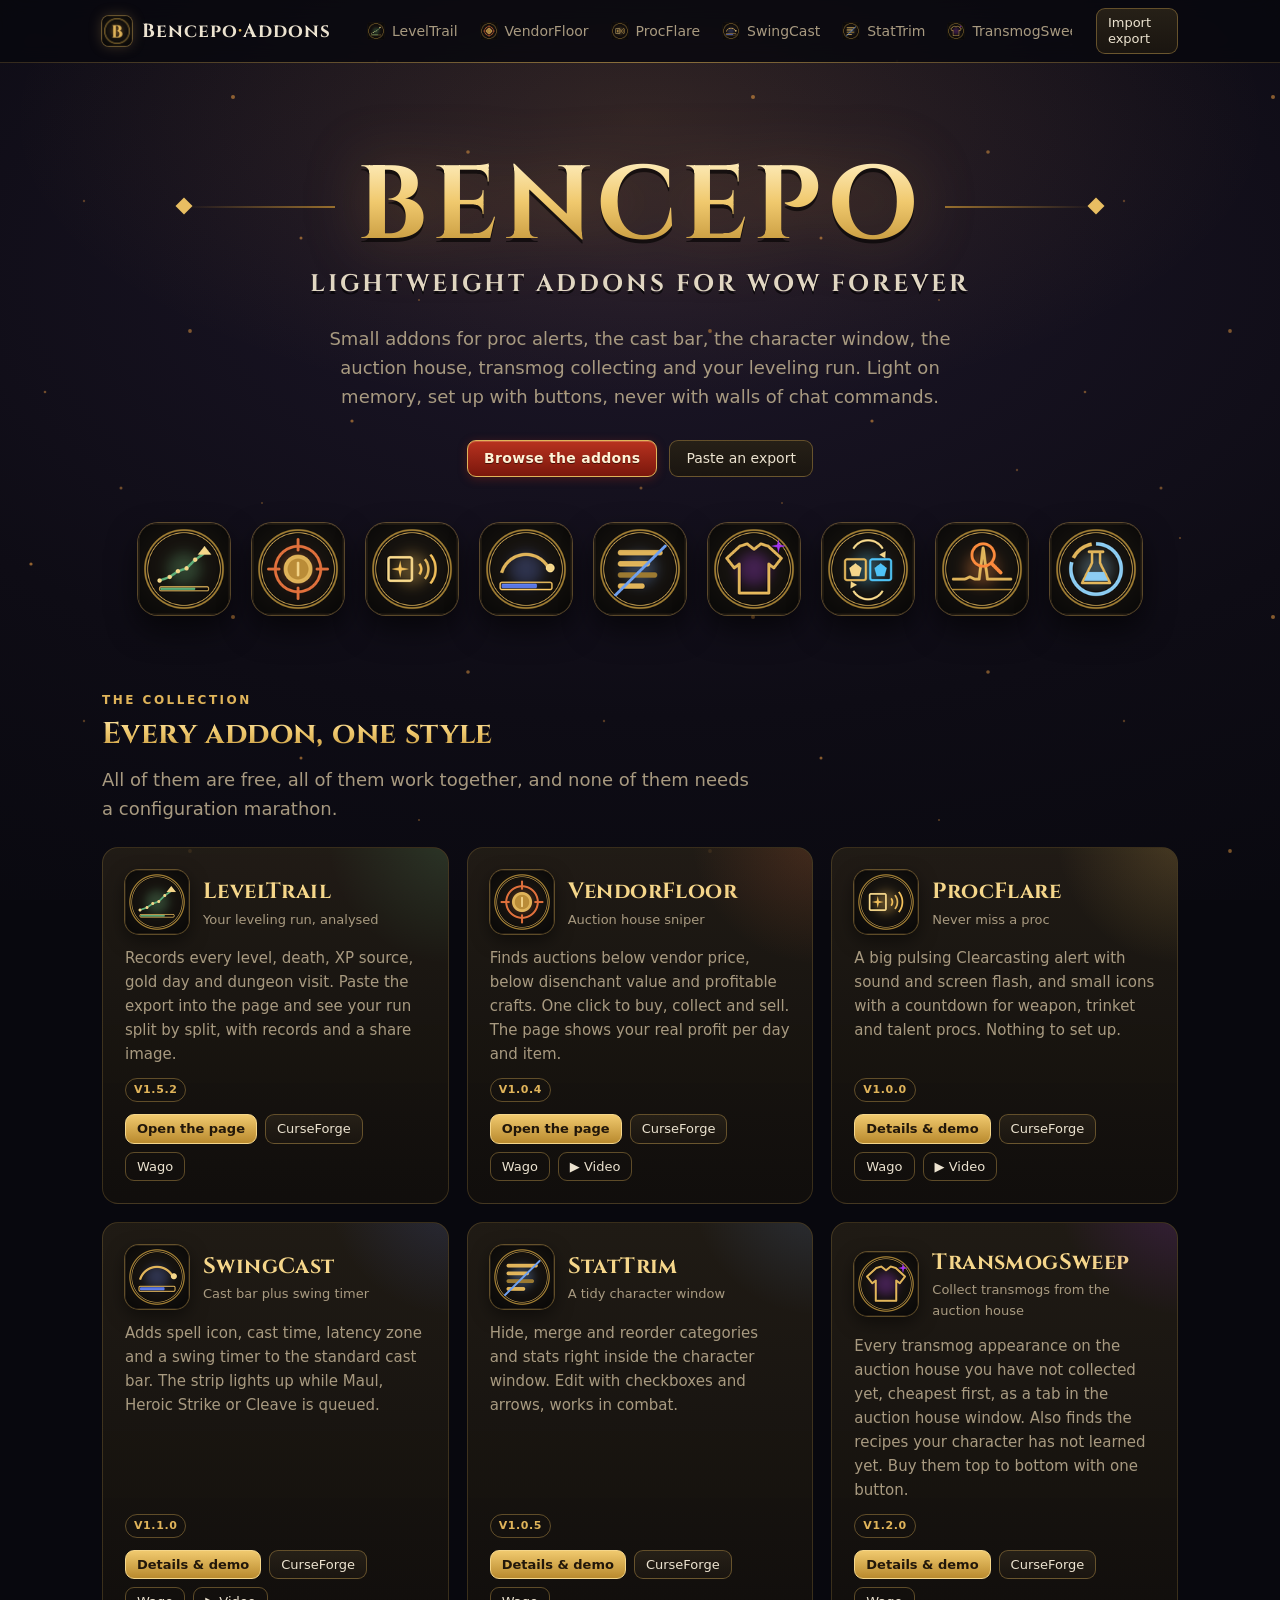
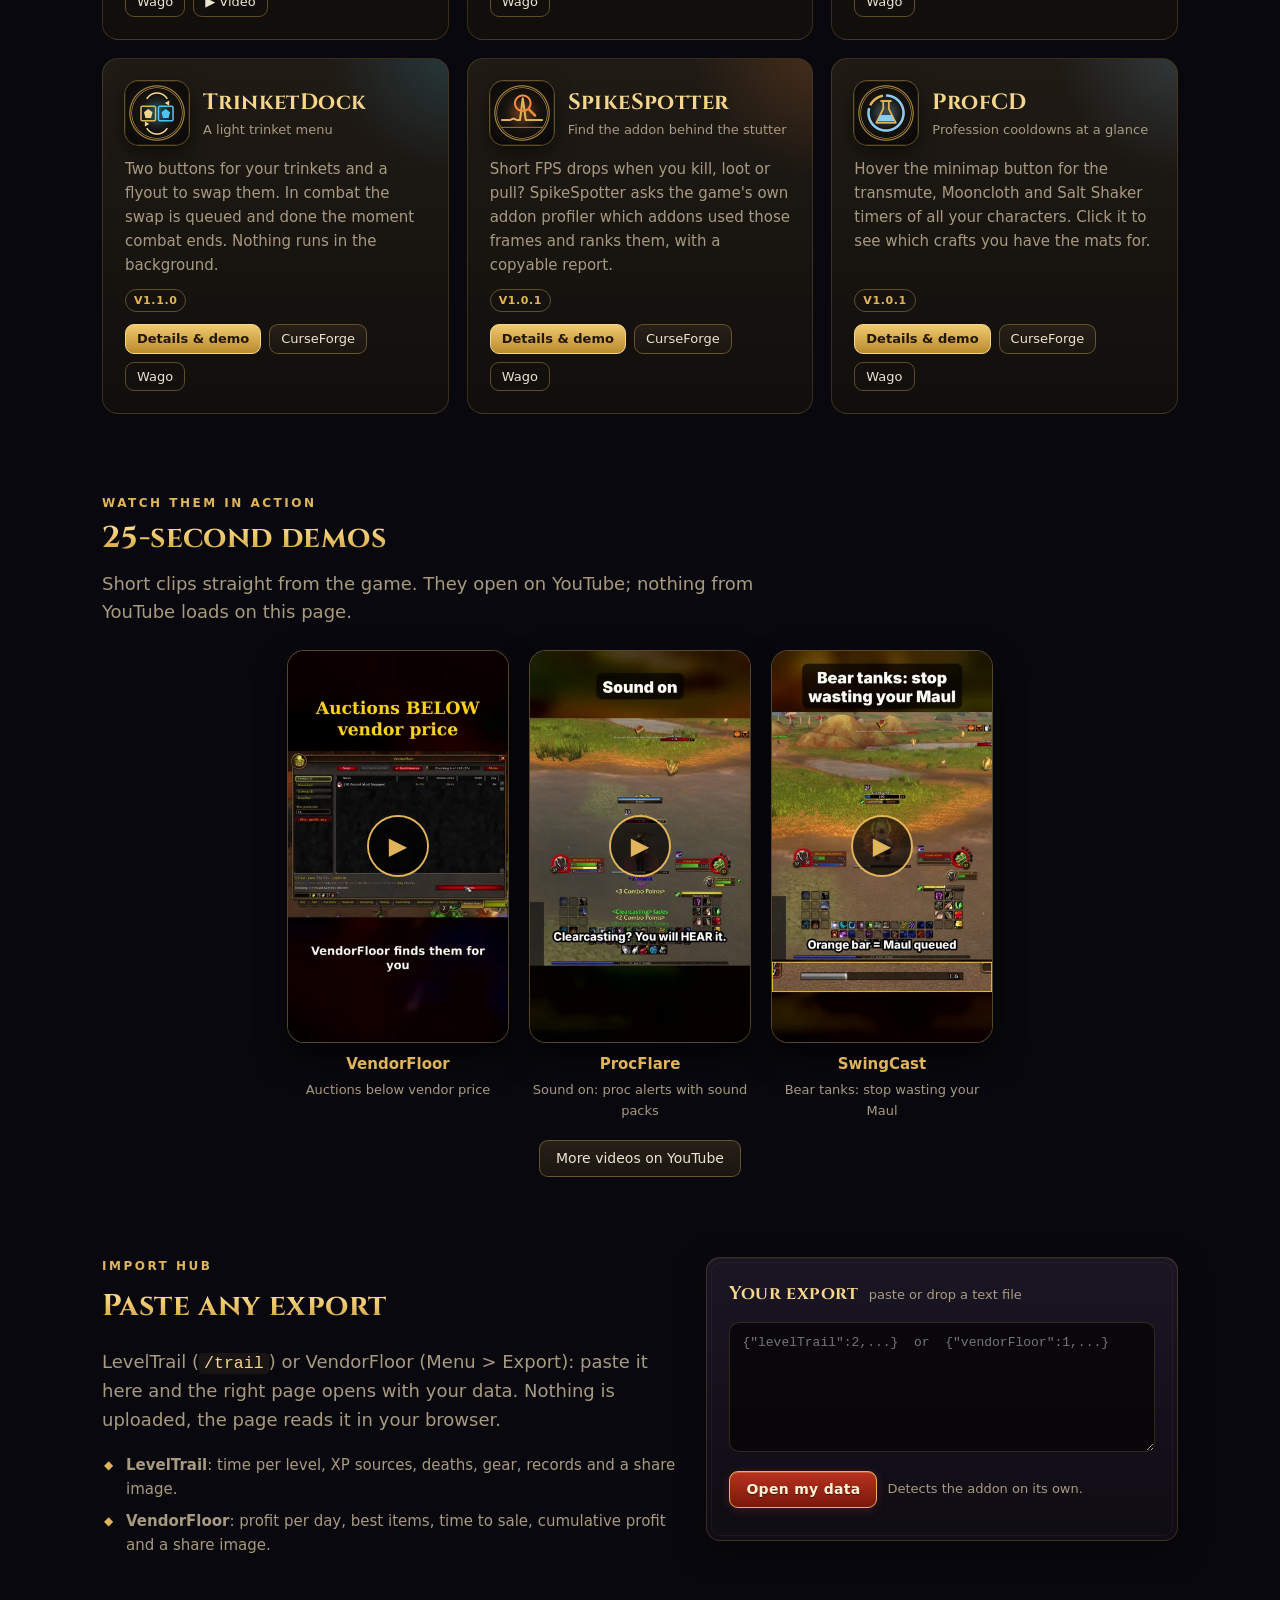
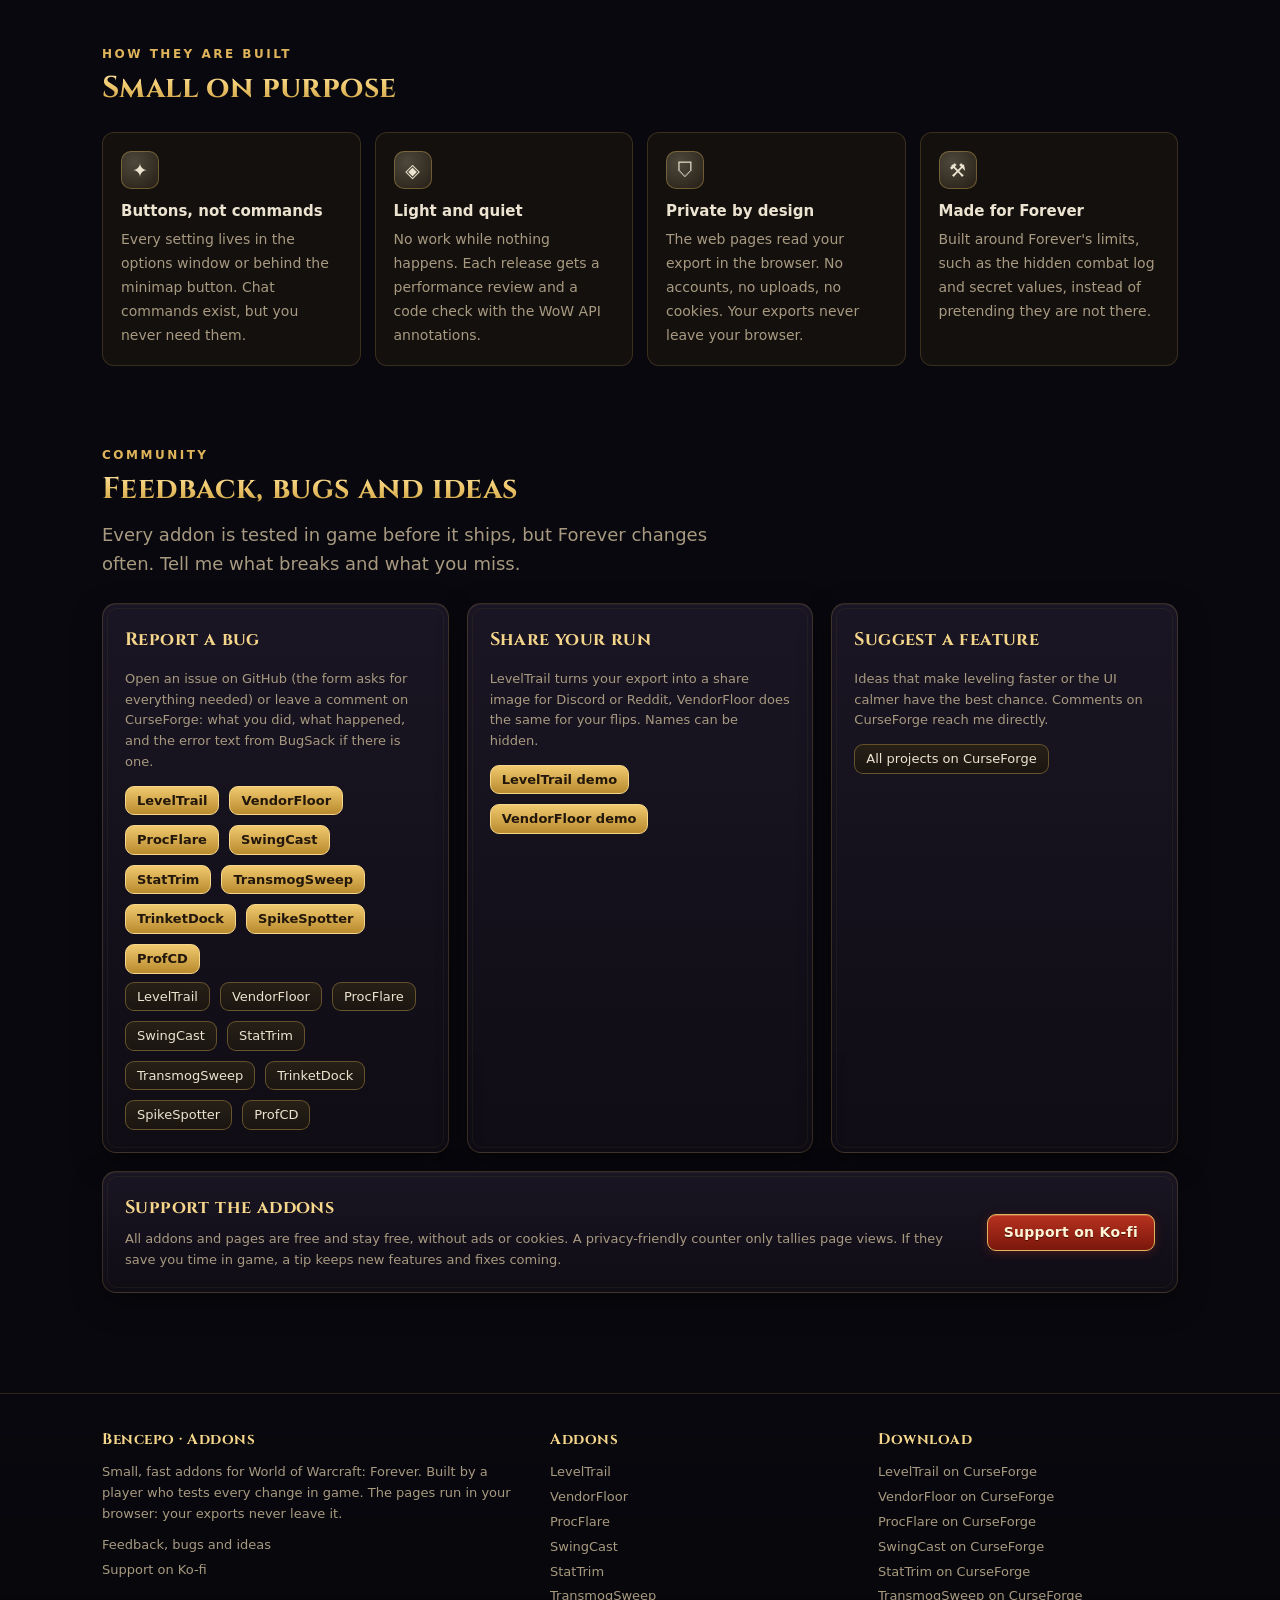
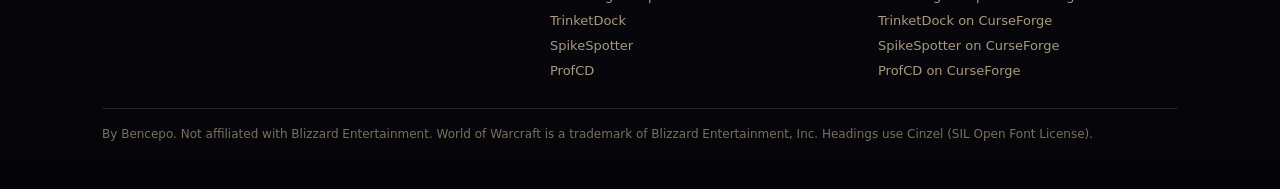
==== commit 1427d122: "TransmogSweep 1.2.0: recipes Co-Authored-By: Claude Opus 5.5 <noreply@anthropic.com> Claude-Session:" ====
--- a/index.html
+++ b/index.html
@@ -83,8 +83,8 @@
   <div class="links"><a class="btn gold sm" href="stattrim/">Details & demo</a><a class="btn sm" href="https://www.curseforge.com/wow/addons/stattrim" target="_blank" rel="noopener">CurseForge</a><a class="btn sm ghost" href="https://addons.wago.io/addons/stattrim" target="_blank" rel="noopener">Wago</a></div>
 </div><div class="acard reveal" style="--glow:rgba(163,53,238,.32)">
   <div class="head"><img src="assets/icons/transmogsweep-128.png" alt=""><div><h3>TransmogSweep</h3><div class="small">Collect transmogs from the auction house</div></div></div>
-  <p>Every transmog appearance on the auction house you have not collected yet, cheapest first, as a tab in the auction house window. Buy them top to bottom with one button.</p>
-  <div class="meta"><span class="tag">v1.1.1</span></div>
+  <p>Every transmog appearance on the auction house you have not collected yet, cheapest first, as a tab in the auction house window. Also finds the recipes your character has not learned yet. Buy them top to bottom with one button.</p>
+  <div class="meta"><span class="tag">v1.2.0</span></div>
   <div class="links"><a class="btn gold sm" href="transmogsweep/">Details & demo</a><a class="btn sm" href="https://www.curseforge.com/wow/addons/transmogsweep" target="_blank" rel="noopener">CurseForge</a><a class="btn sm ghost" href="https://addons.wago.io/addons/transmogsweep" target="_blank" rel="noopener">Wago</a></div>
 </div><div class="acard reveal" style="--glow:rgba(79,195,247,.30)">
   <div class="head"><img src="assets/icons/trinketdock-128.png" alt=""><div><h3>TrinketDock</h3><div class="small">A light trinket menu</div></div></div>
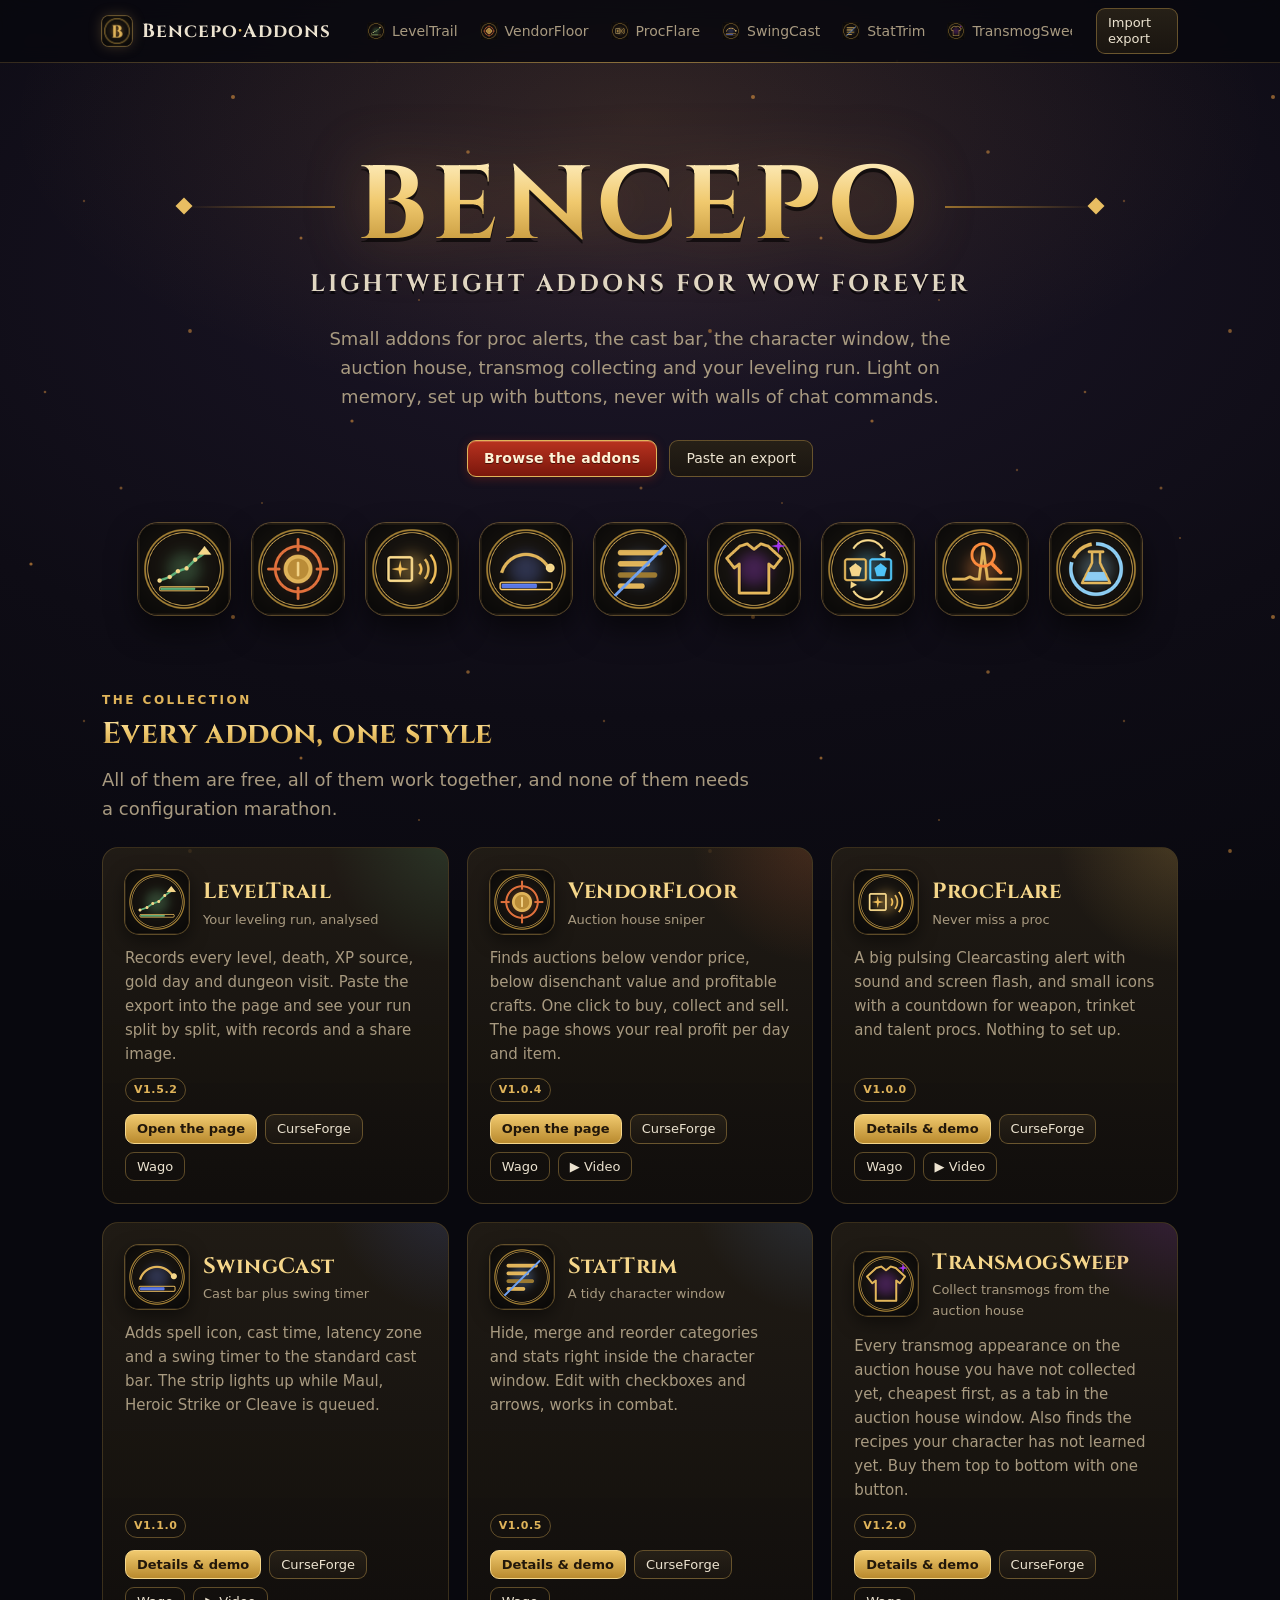
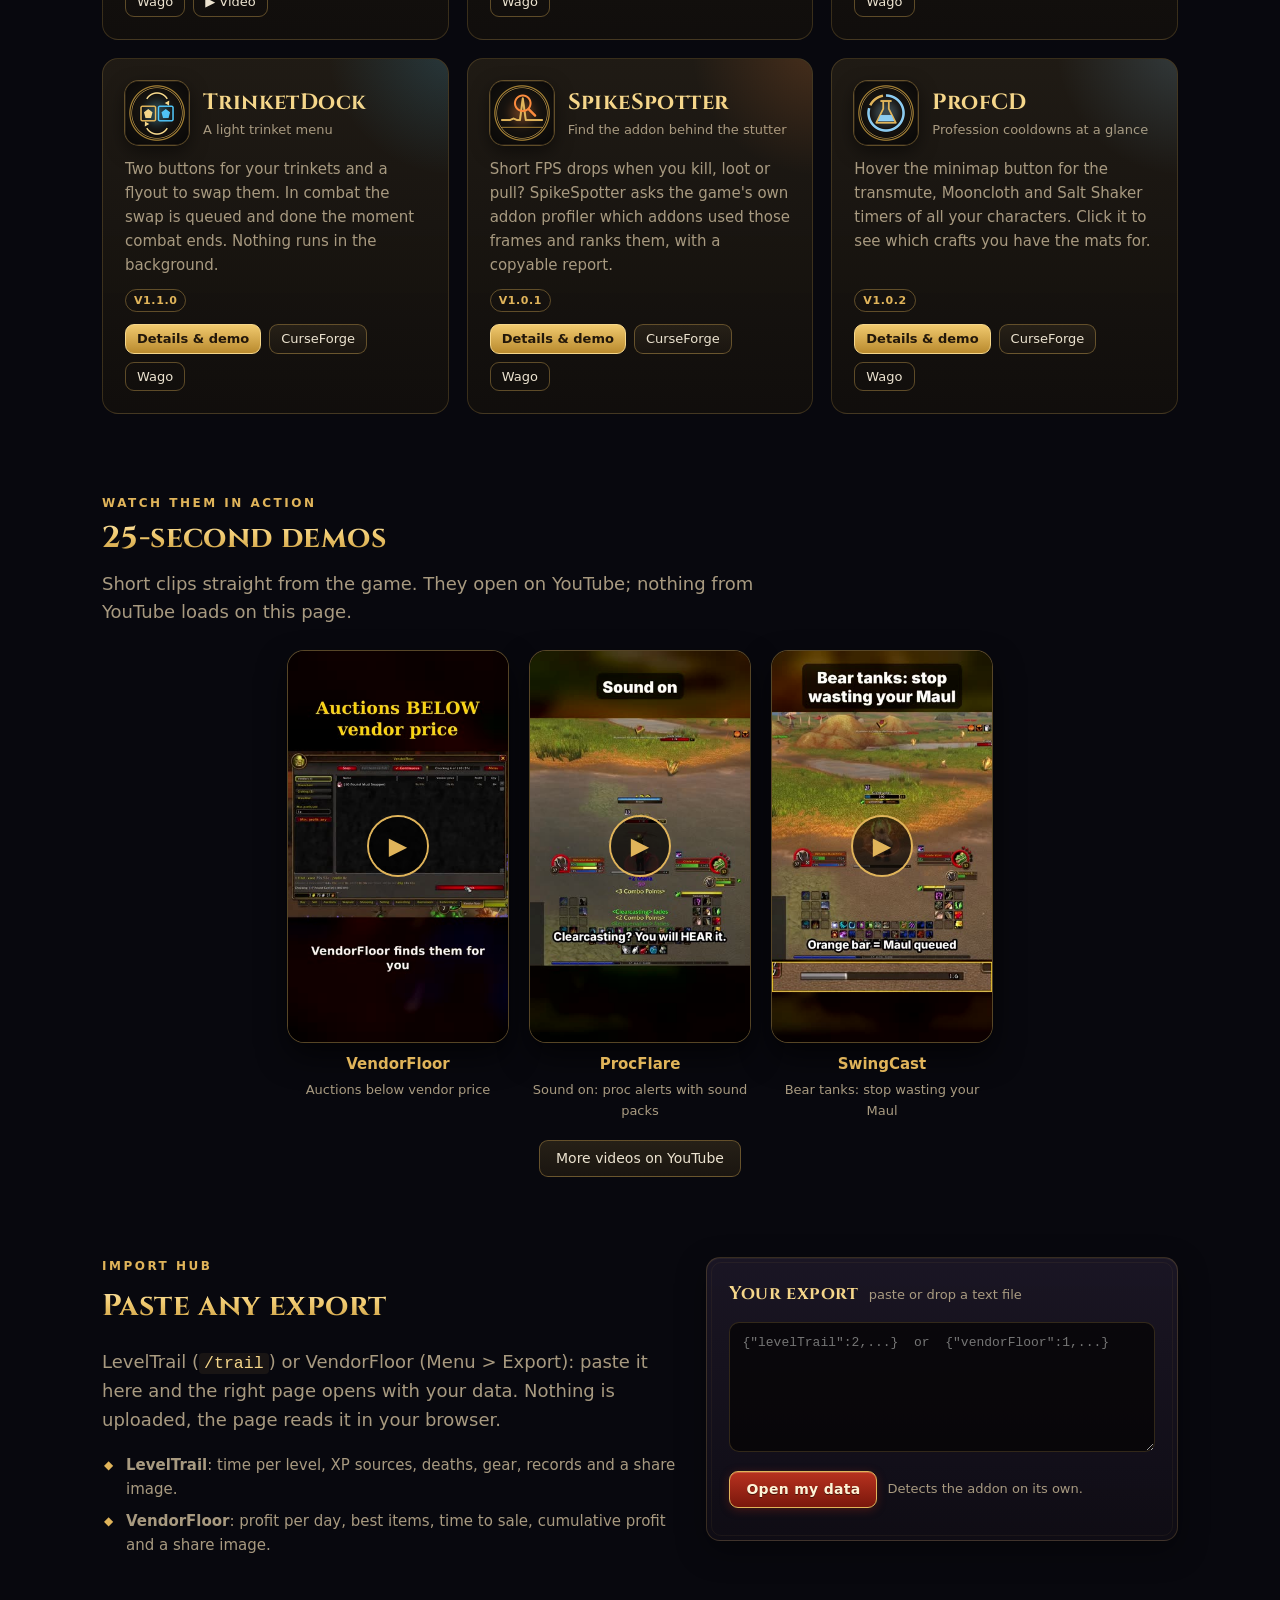
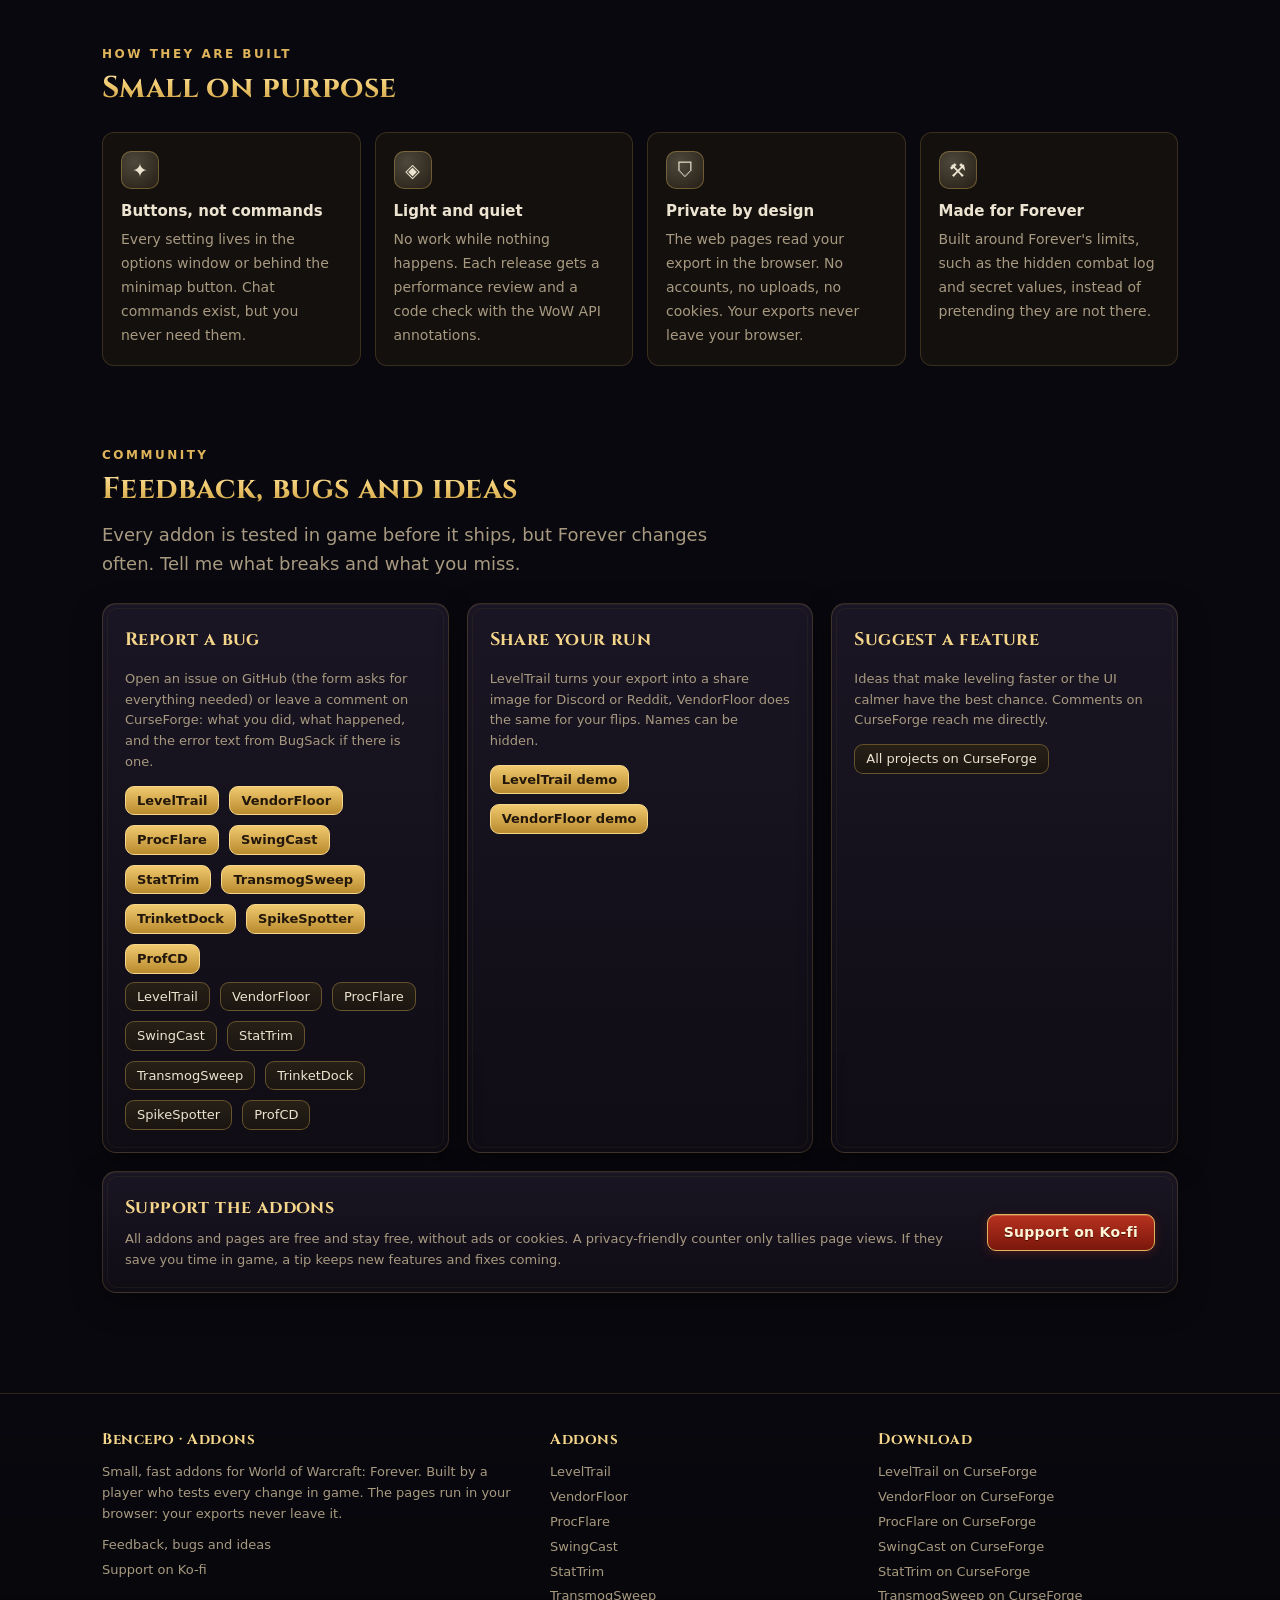
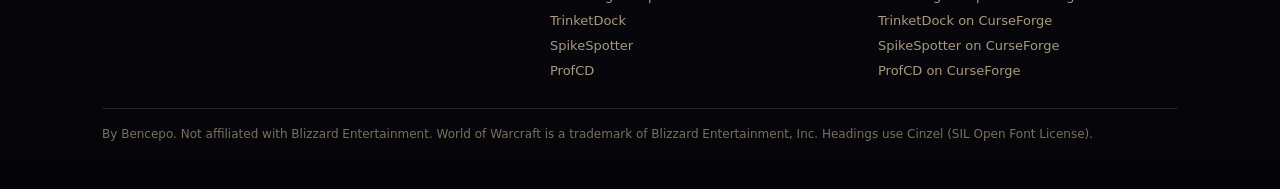
==== commit c81c8df4: "ProfCD 1.0.2 changelog Co-Authored-By: Claude Opus 5.5 <noreply@anthropic.com> Claude-Session: https" ====
--- a/index.html
+++ b/index.html
@@ -99,7 +99,7 @@
 </div><div class="acard reveal" style="--glow:rgba(140,204,242,.30)">
   <div class="head"><img src="assets/icons/profcd-128.png" alt=""><div><h3>ProfCD</h3><div class="small">Profession cooldowns at a glance</div></div></div>
   <p>Hover the minimap button for the transmute, Mooncloth and Salt Shaker timers of all your characters. Click it to see which crafts you have the mats for.</p>
-  <div class="meta"><span class="tag">v1.0.1</span></div>
+  <div class="meta"><span class="tag">v1.0.2</span></div>
   <div class="links"><a class="btn gold sm" href="profcd/">Details & demo</a><a class="btn sm" href="https://www.curseforge.com/wow/addons/profcd" target="_blank" rel="noopener">CurseForge</a><a class="btn sm ghost" href="https://addons.wago.io/addons/profcd" target="_blank" rel="noopener">Wago</a></div>
 </div></div>
   </section>
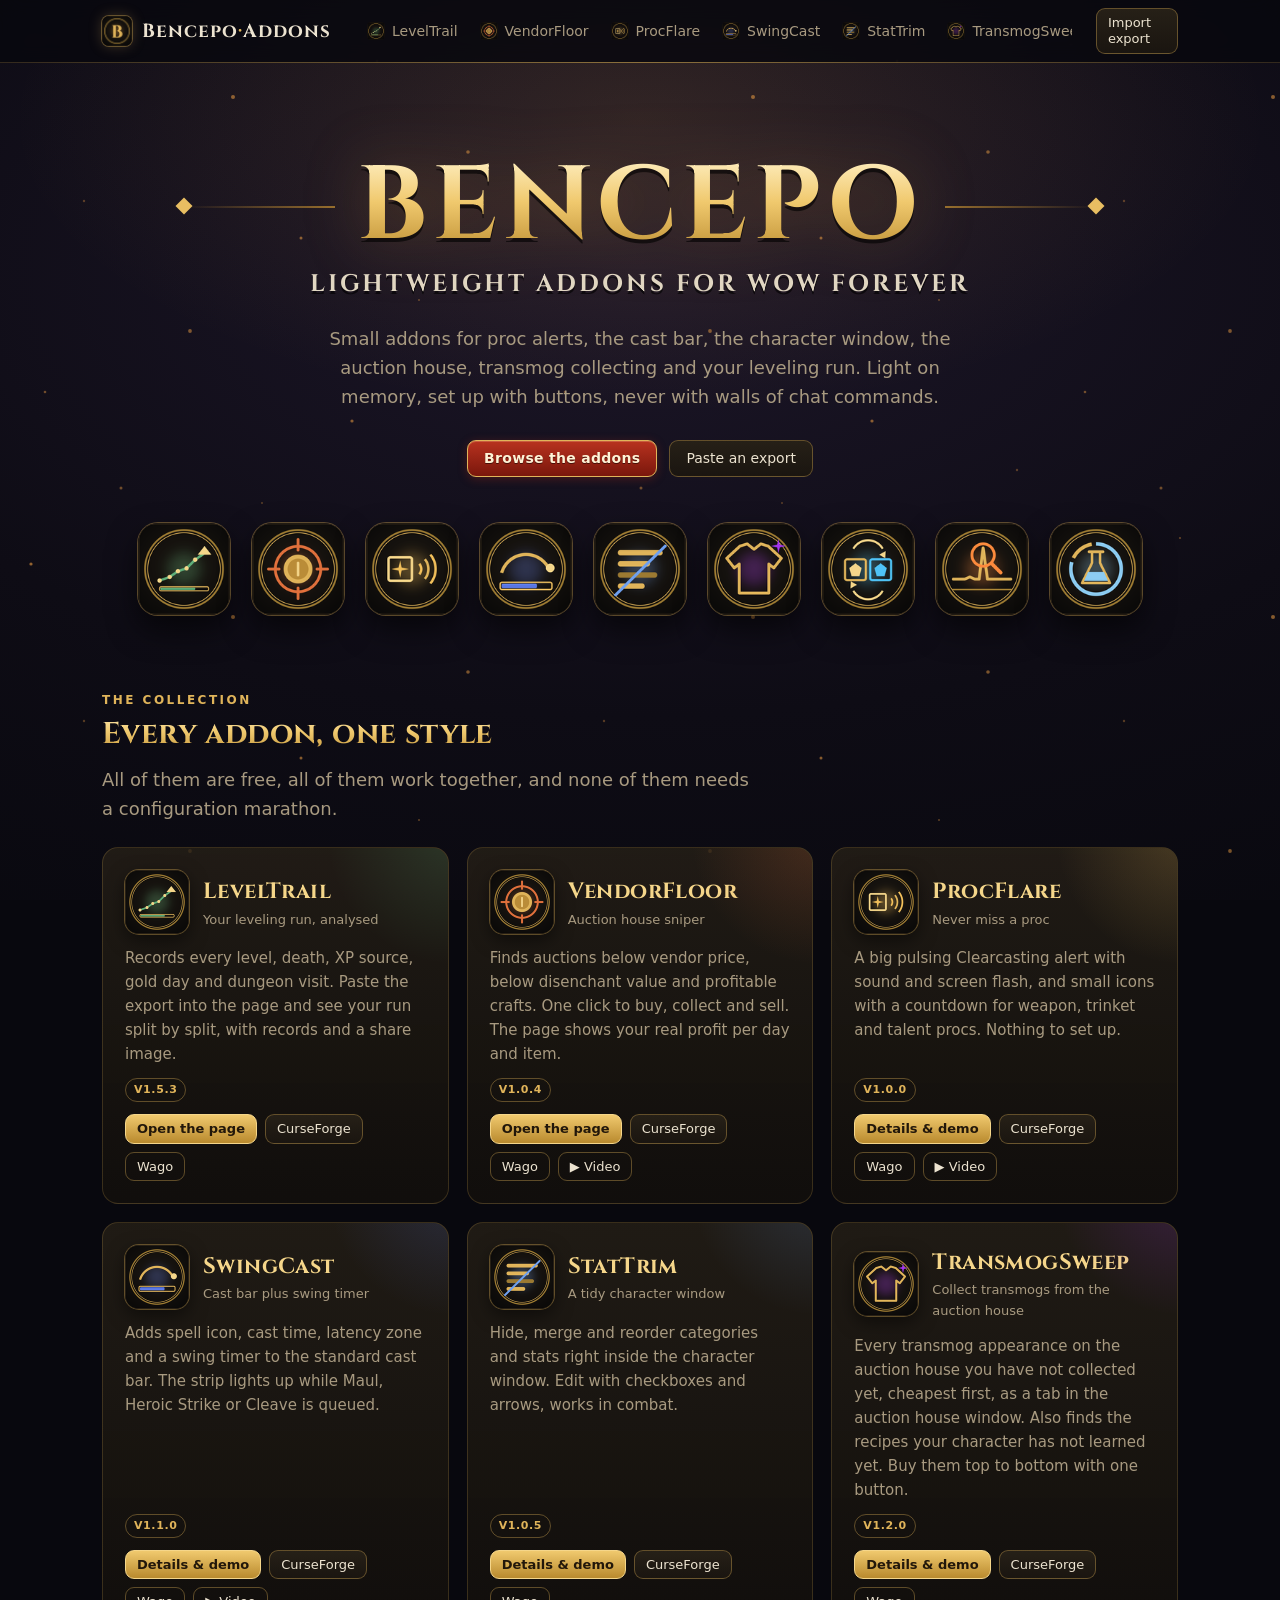
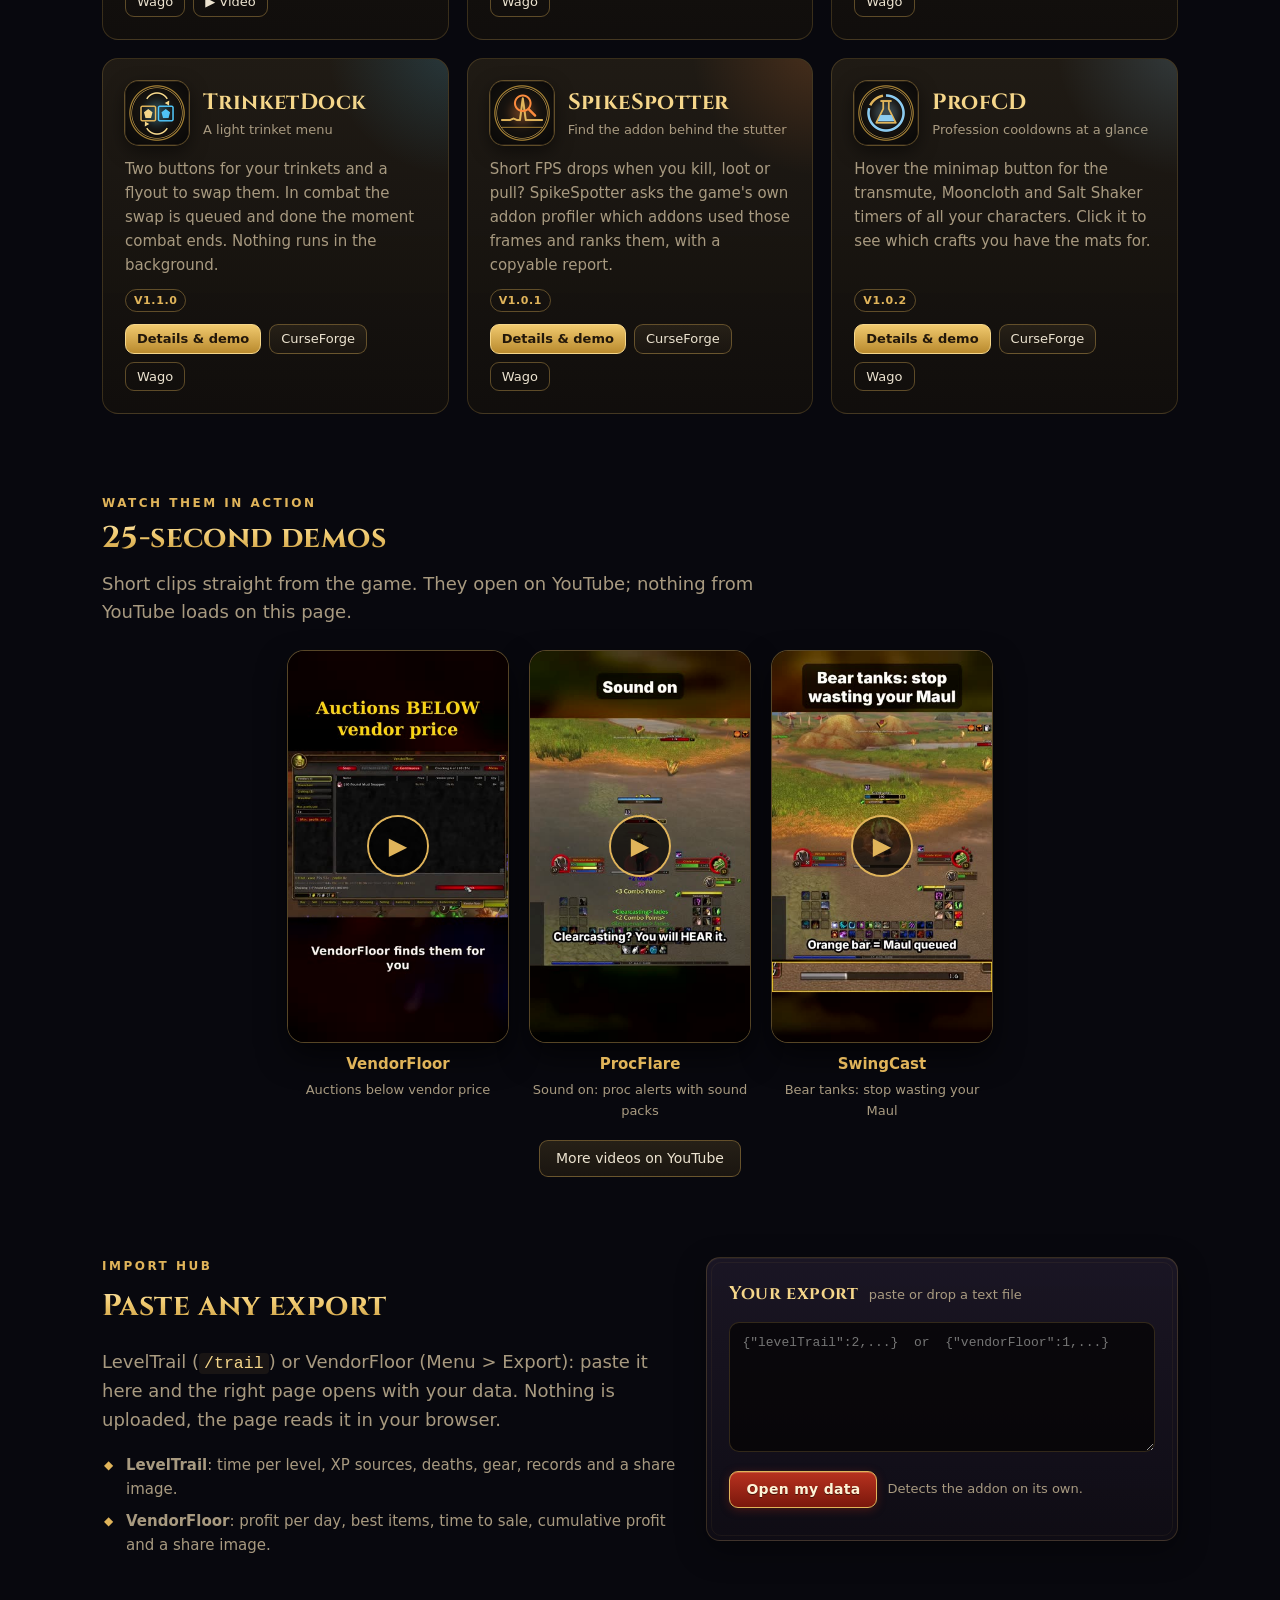
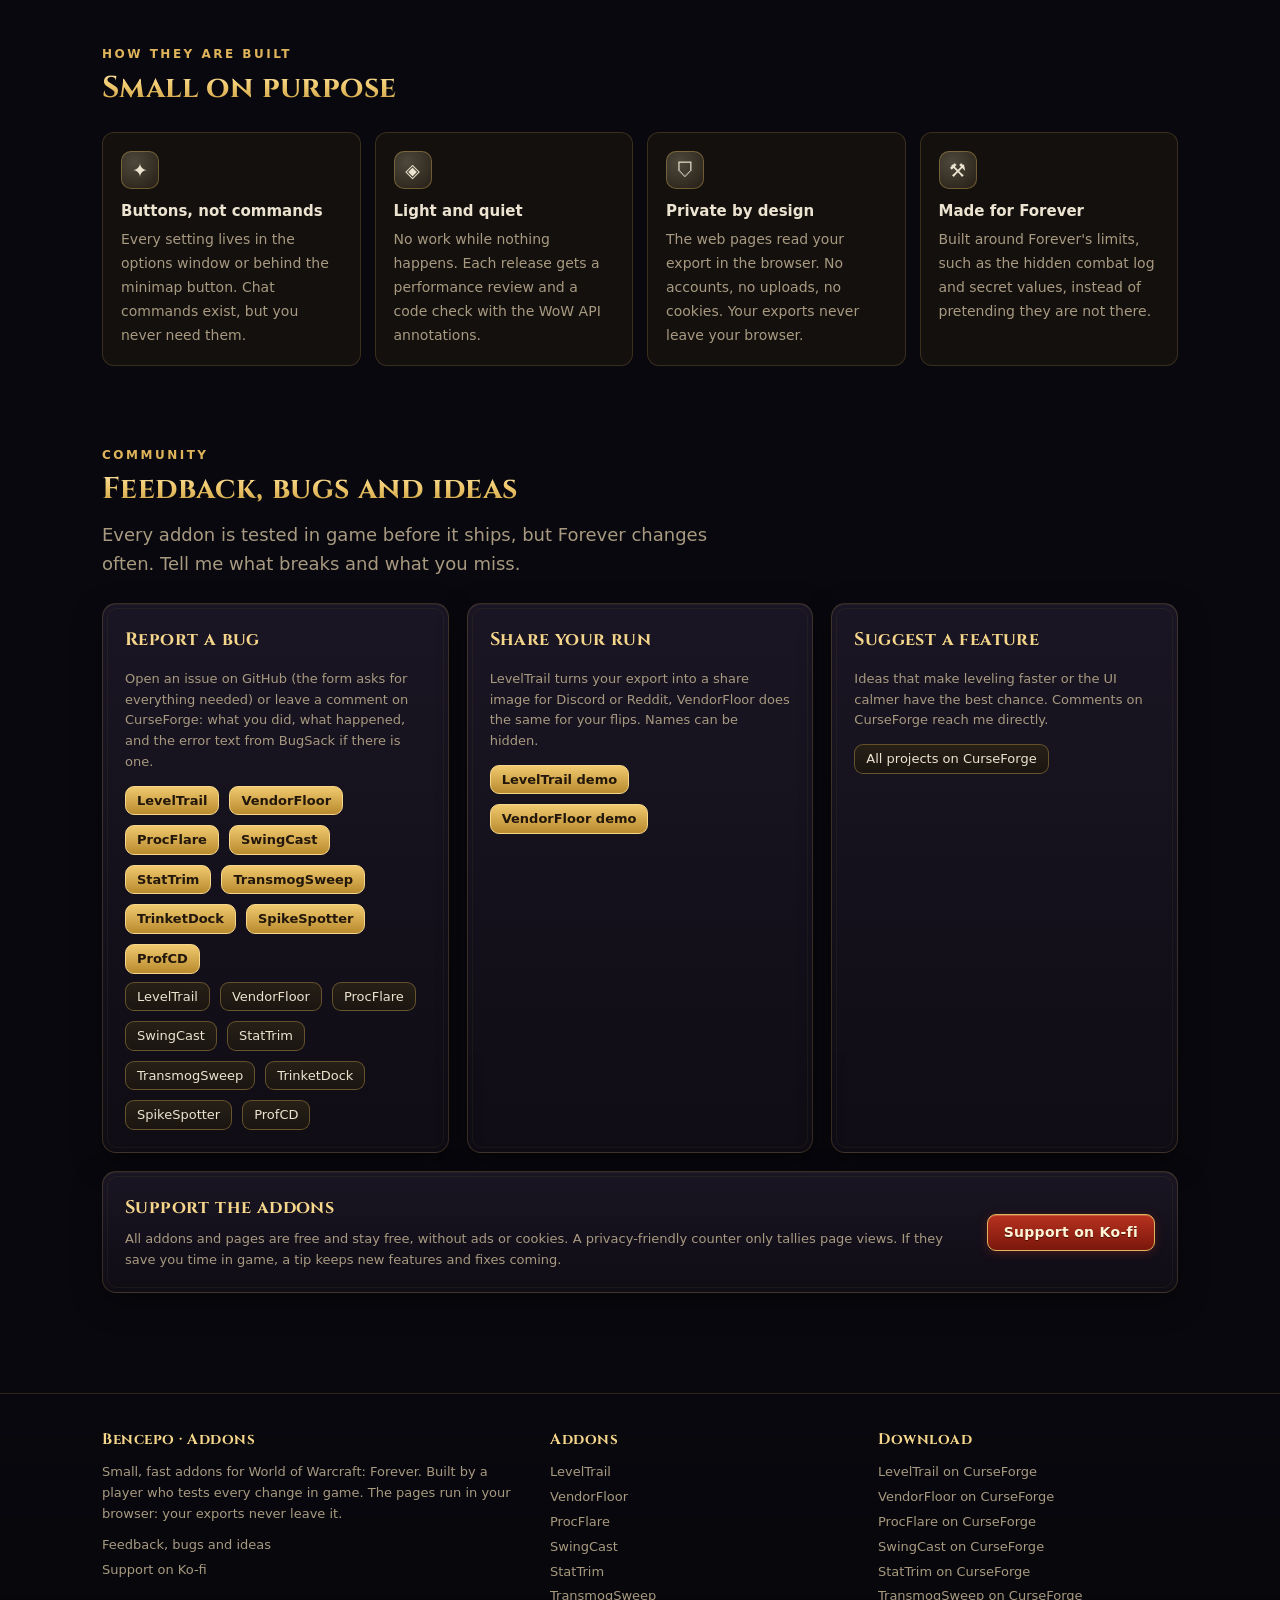
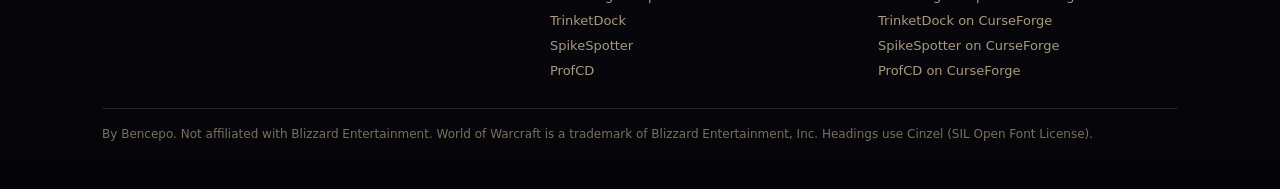
==== commit 3fcb0e57: "LevelTrail 1.5.3 changelog and version Co-Authored-By: Claude Opus 5.5 <noreply@anthropic.com> Claud" ====
--- a/index.html
+++ b/index.html
@@ -59,7 +59,7 @@
     <div class="addons"><div class="acard reveal" style="--glow:rgba(95,176,122,.30)">
   <div class="head"><img src="assets/icons/leveltrail-128.png" alt=""><div><h3>LevelTrail</h3><div class="small">Your leveling run, analysed</div></div></div>
   <p>Records every level, death, XP source, gold day and dungeon visit. Paste the export into the page and see your run split by split, with records and a share image.</p>
-  <div class="meta"><span class="tag">v1.5.2</span></div>
+  <div class="meta"><span class="tag">v1.5.3</span></div>
   <div class="links"><a class="btn gold sm" href="leveltrail/">Open the page</a><a class="btn sm" href="https://www.curseforge.com/wow/addons/leveltrail" target="_blank" rel="noopener">CurseForge</a><a class="btn sm ghost" href="https://addons.wago.io/addons/leveltrail" target="_blank" rel="noopener">Wago</a></div>
 </div><div class="acard reveal" style="--glow:rgba(224,112,60,.32)">
   <div class="head"><img src="assets/icons/vendorfloor-128.png" alt=""><div><h3>VendorFloor</h3><div class="small">Auction house sniper</div></div></div>
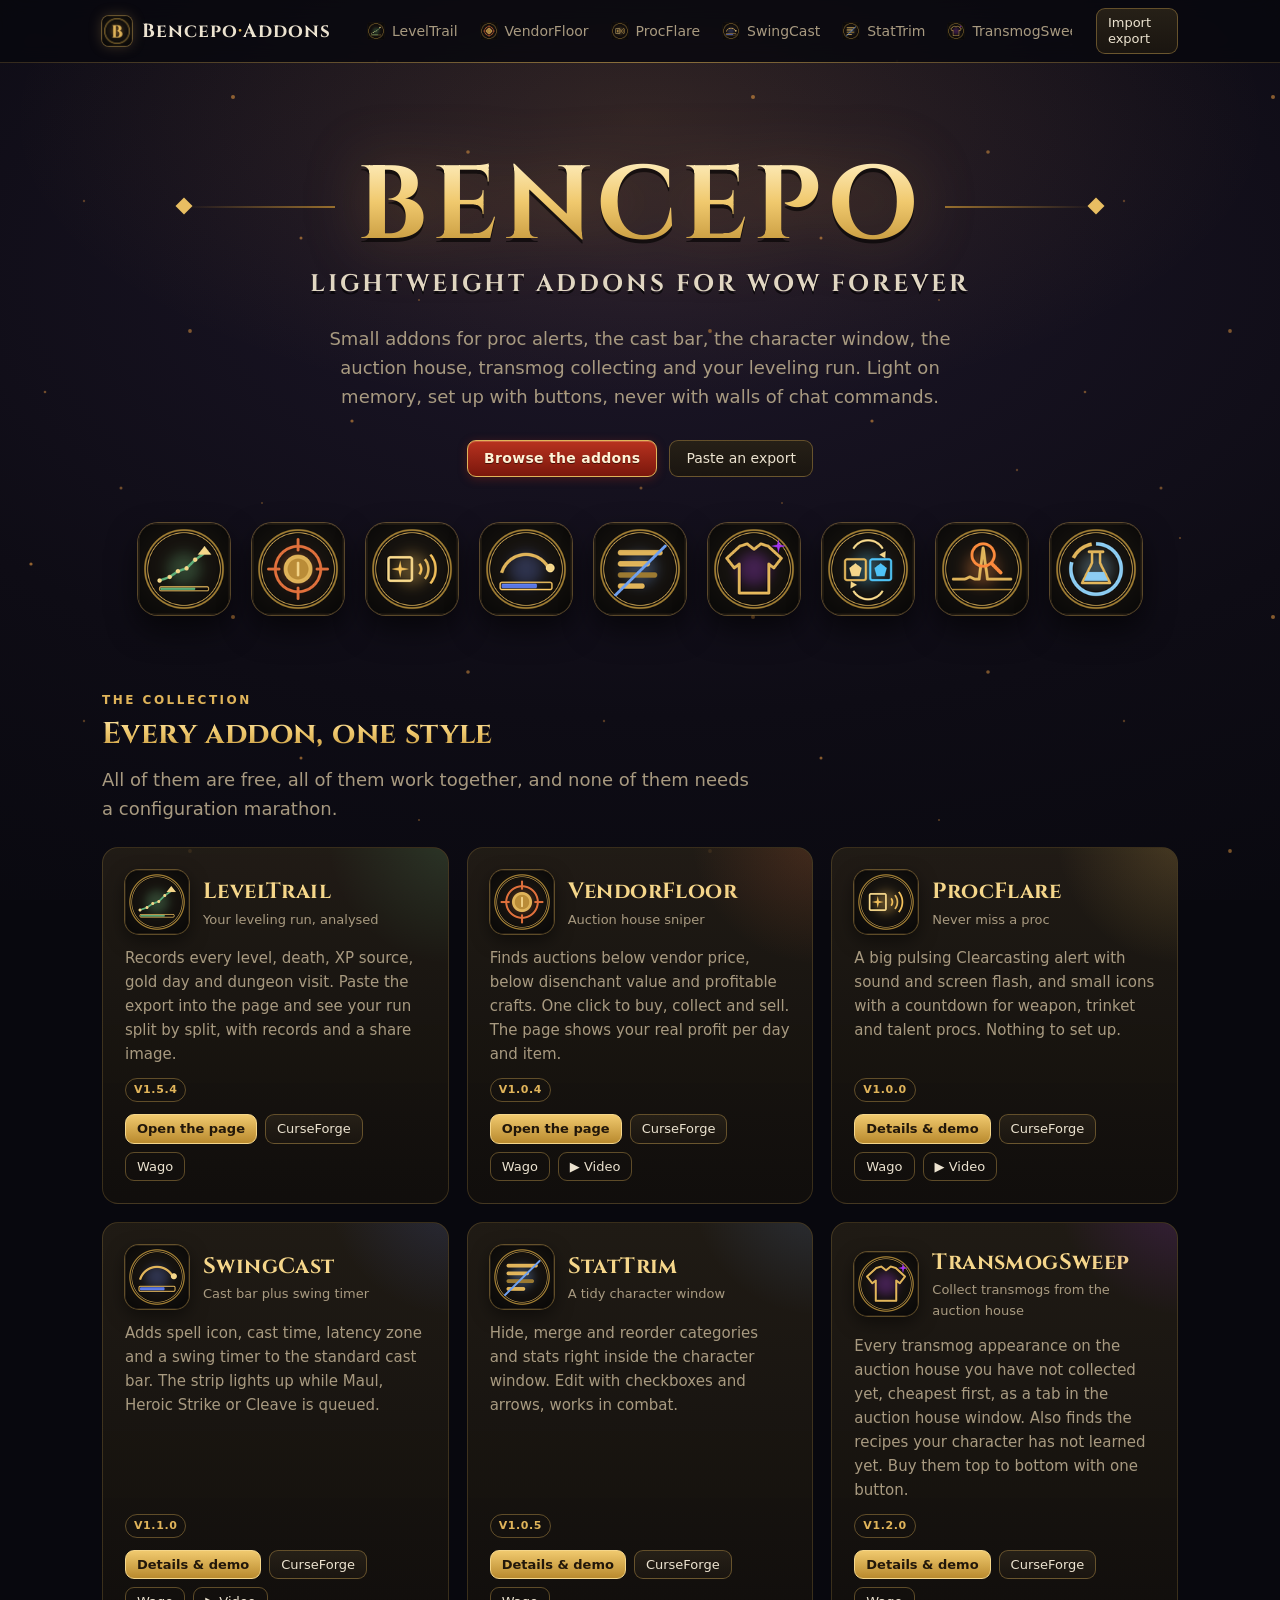
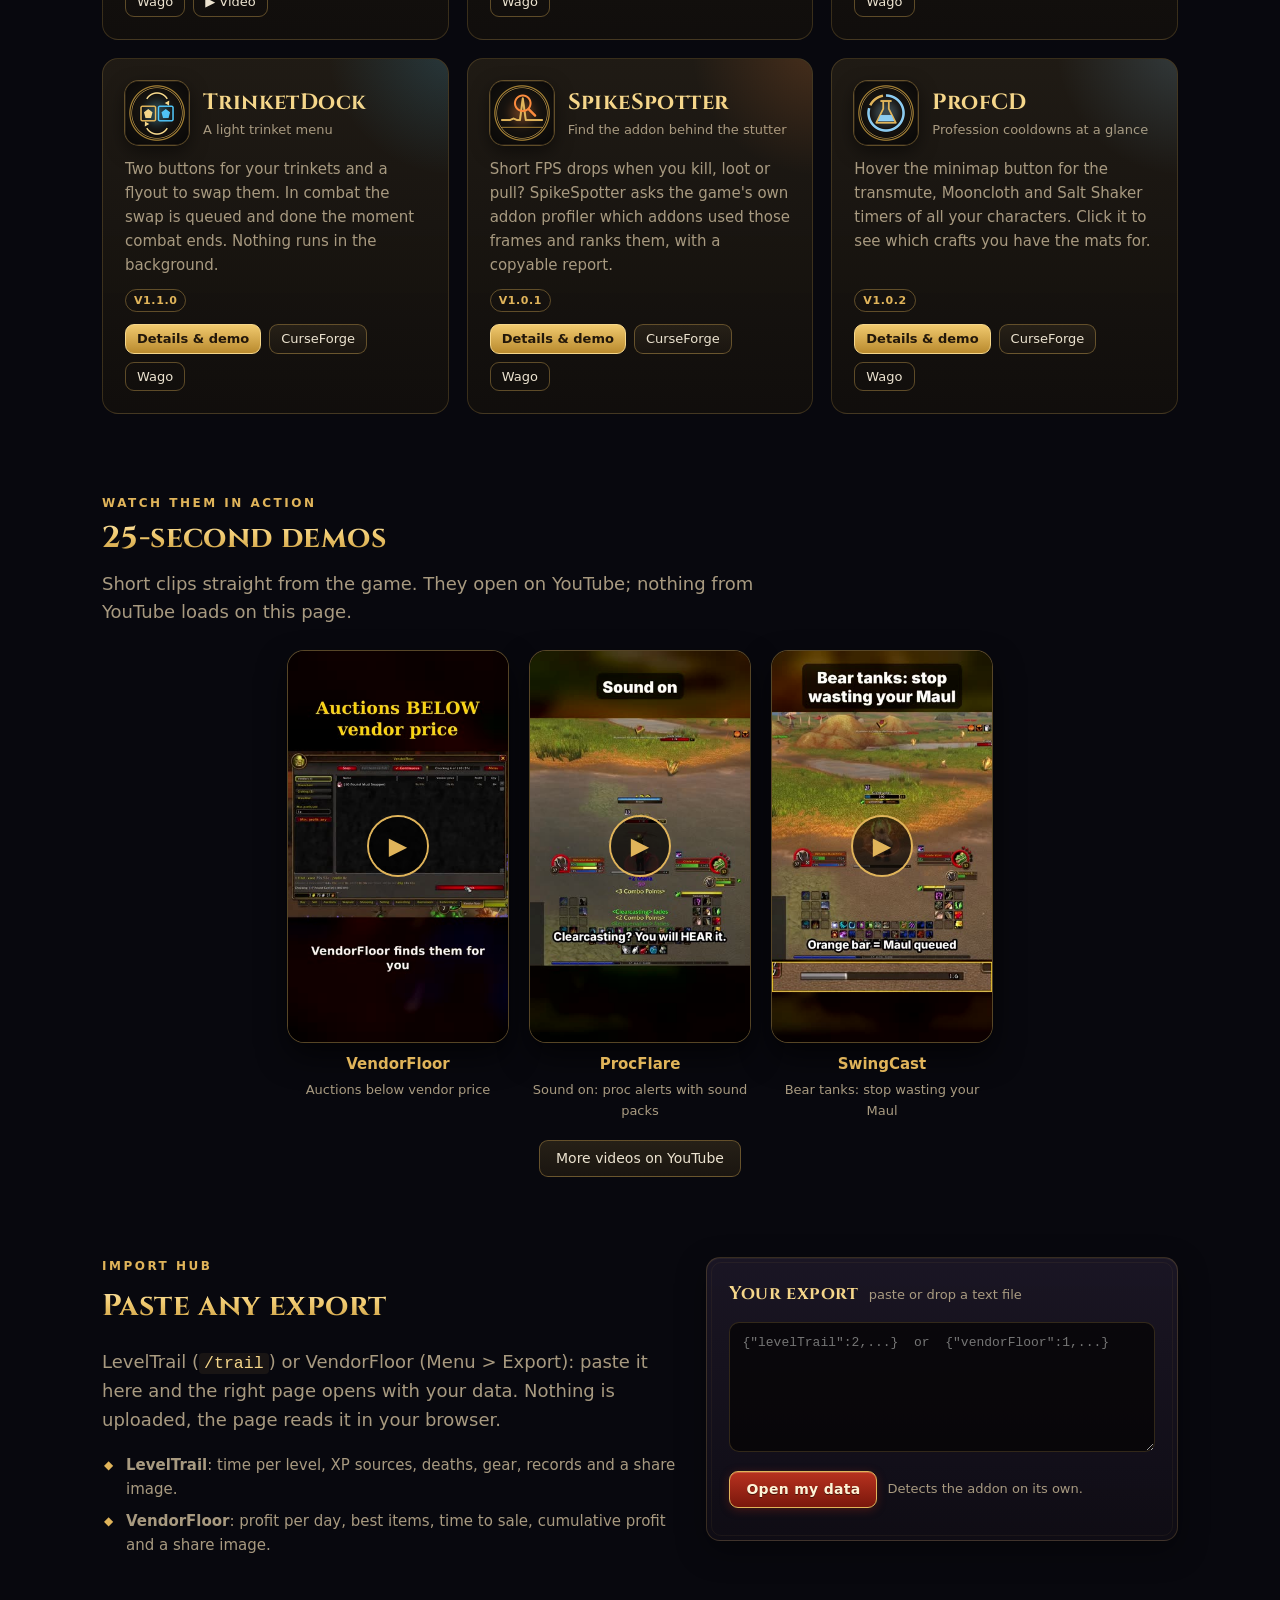
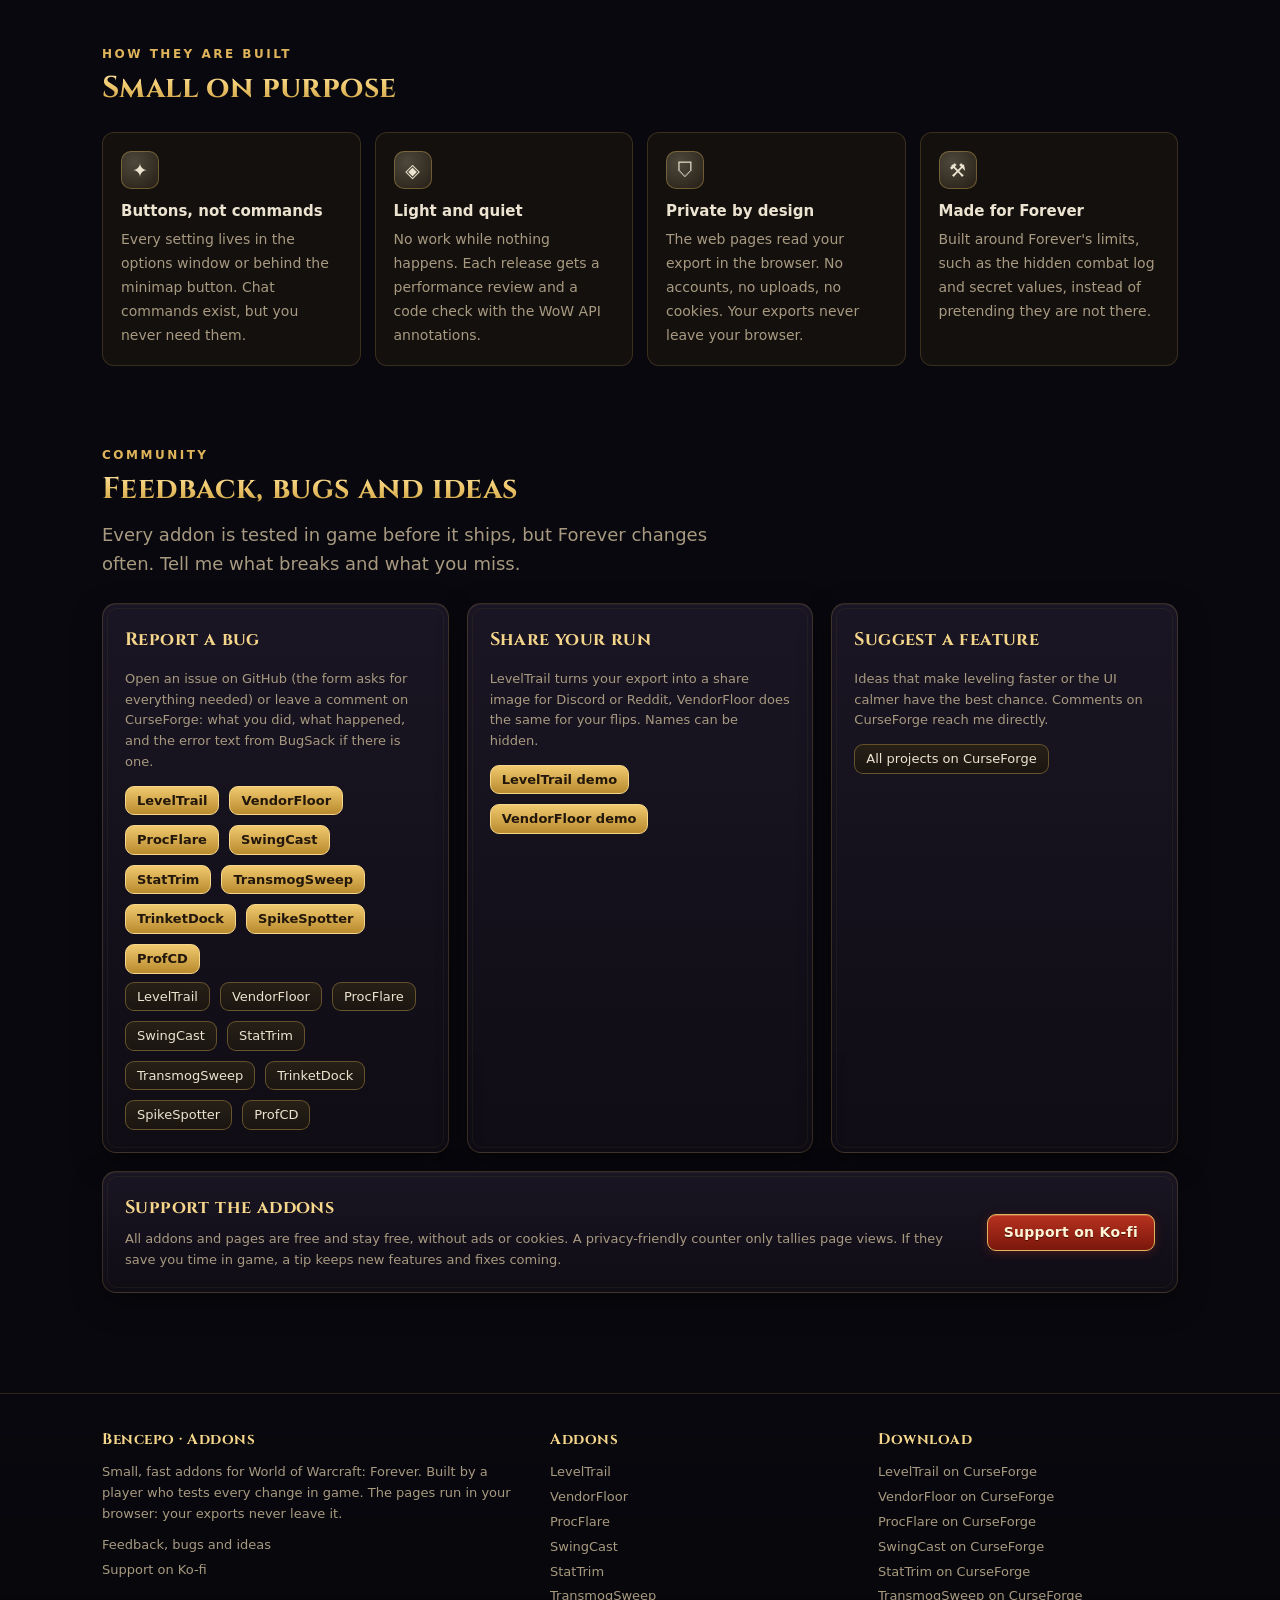
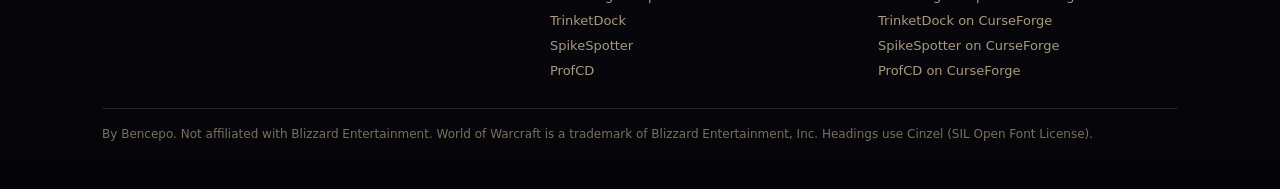
==== commit 1c314c74: "LevelTrail 1.5.4 changelog and version Co-Authored-By: Claude Opus 5.5 <noreply@anthropic.com> Claud" ====
--- a/index.html
+++ b/index.html
@@ -59,7 +59,7 @@
     <div class="addons"><div class="acard reveal" style="--glow:rgba(95,176,122,.30)">
   <div class="head"><img src="assets/icons/leveltrail-128.png" alt=""><div><h3>LevelTrail</h3><div class="small">Your leveling run, analysed</div></div></div>
   <p>Records every level, death, XP source, gold day and dungeon visit. Paste the export into the page and see your run split by split, with records and a share image.</p>
-  <div class="meta"><span class="tag">v1.5.3</span></div>
+  <div class="meta"><span class="tag">v1.5.4</span></div>
   <div class="links"><a class="btn gold sm" href="leveltrail/">Open the page</a><a class="btn sm" href="https://www.curseforge.com/wow/addons/leveltrail" target="_blank" rel="noopener">CurseForge</a><a class="btn sm ghost" href="https://addons.wago.io/addons/leveltrail" target="_blank" rel="noopener">Wago</a></div>
 </div><div class="acard reveal" style="--glow:rgba(224,112,60,.32)">
   <div class="head"><img src="assets/icons/vendorfloor-128.png" alt=""><div><h3>VendorFloor</h3><div class="small">Auction house sniper</div></div></div>
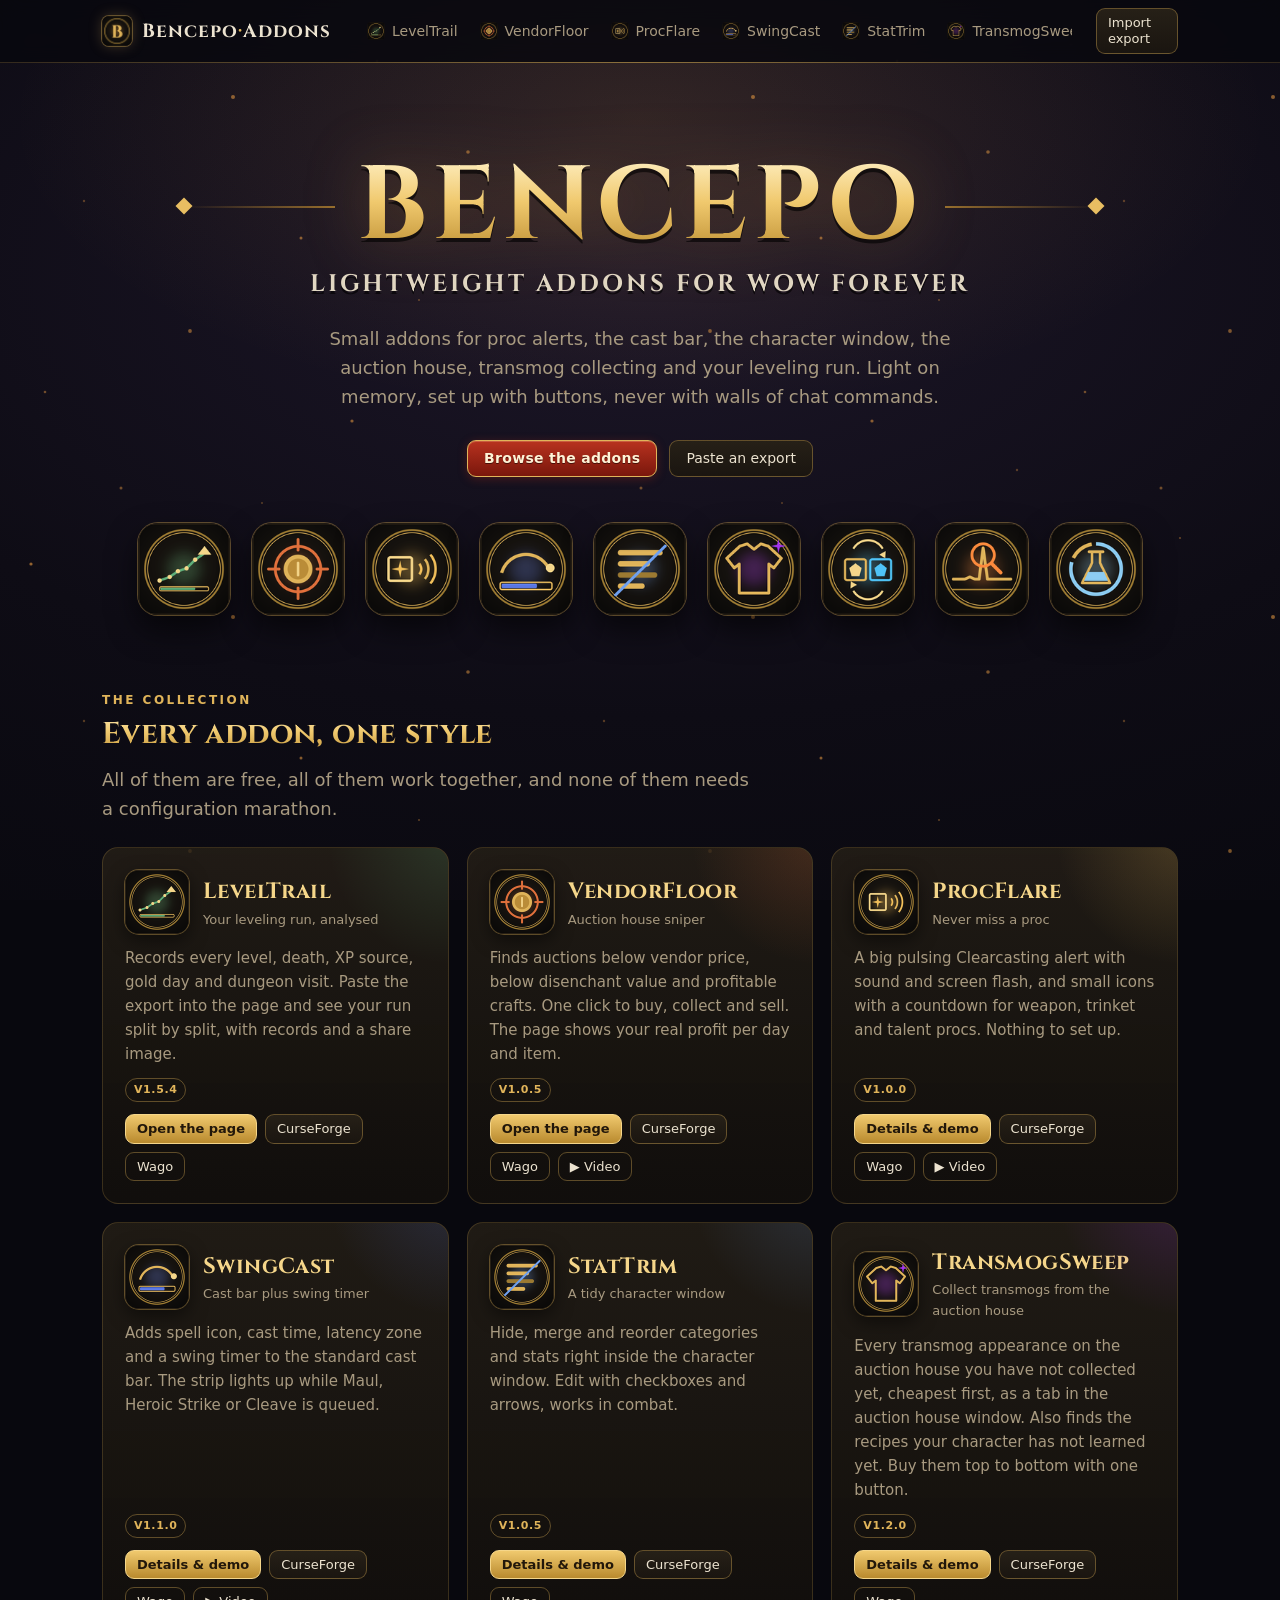
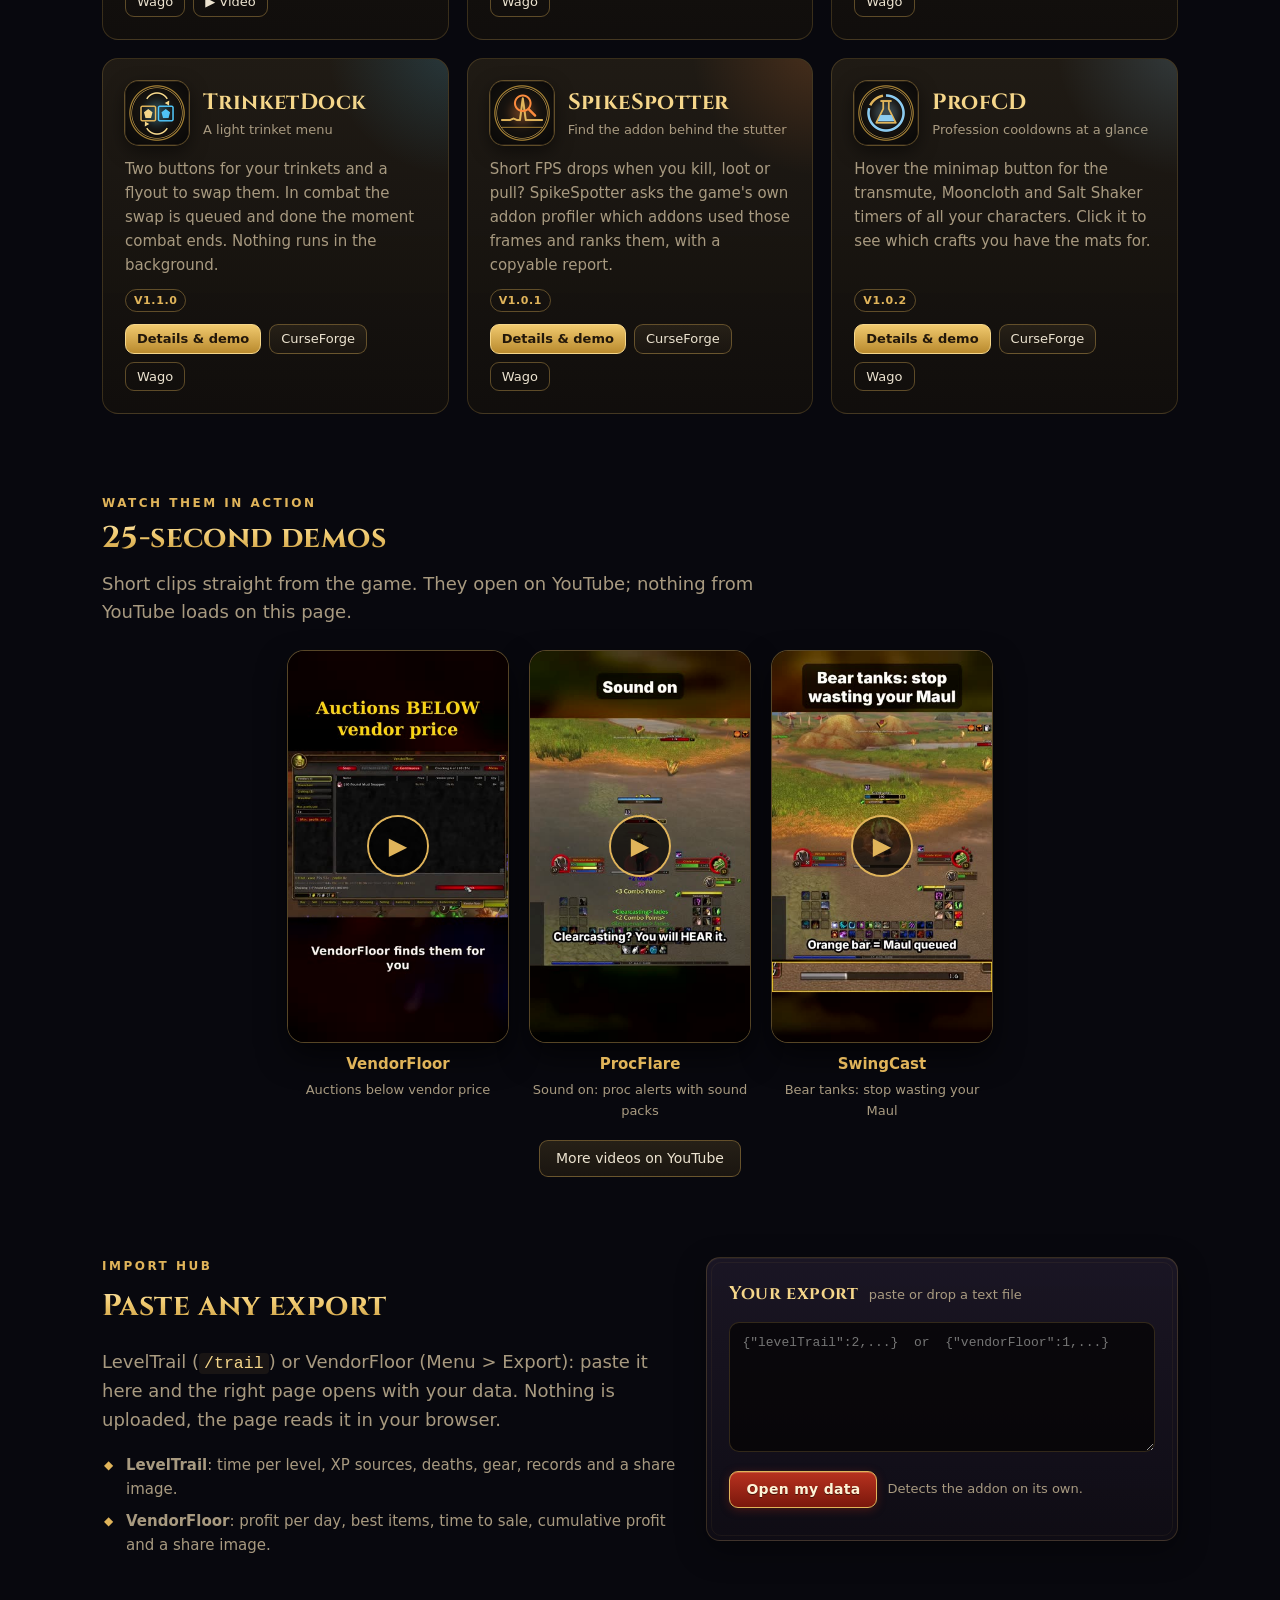
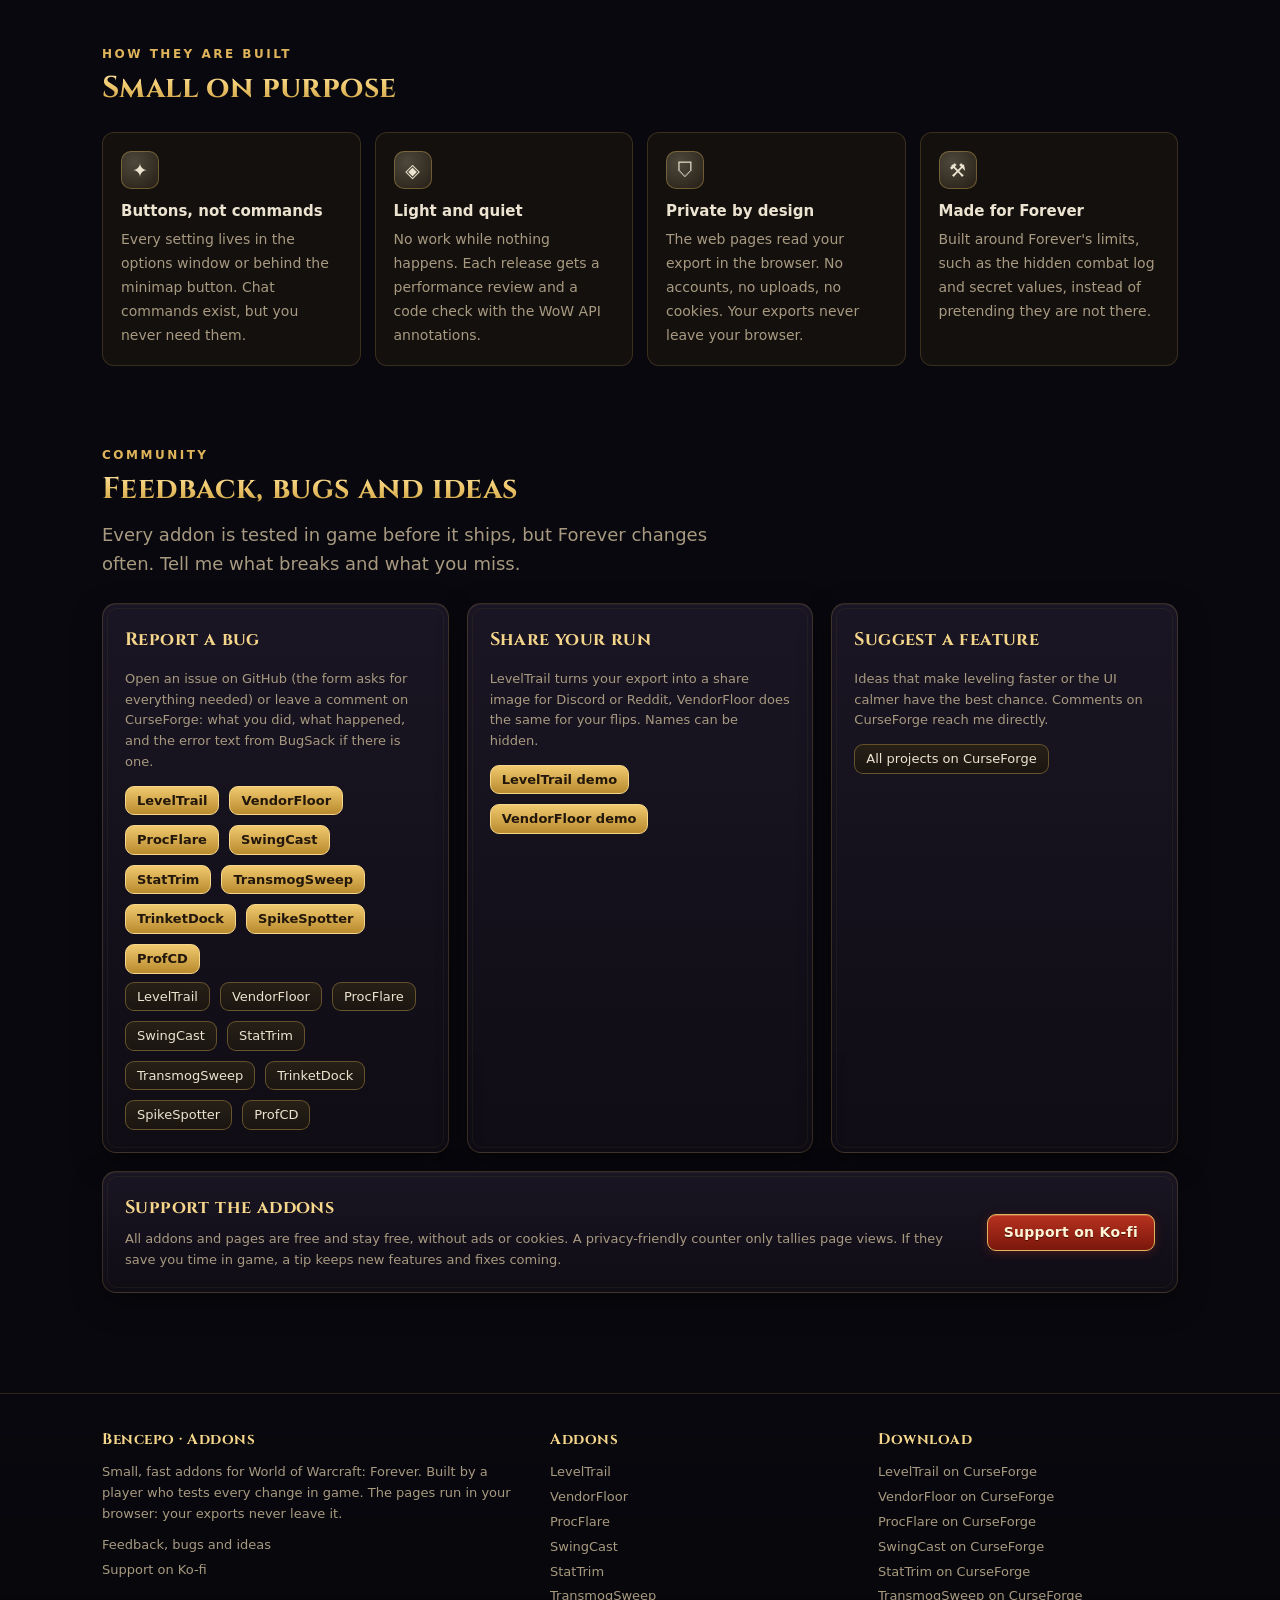
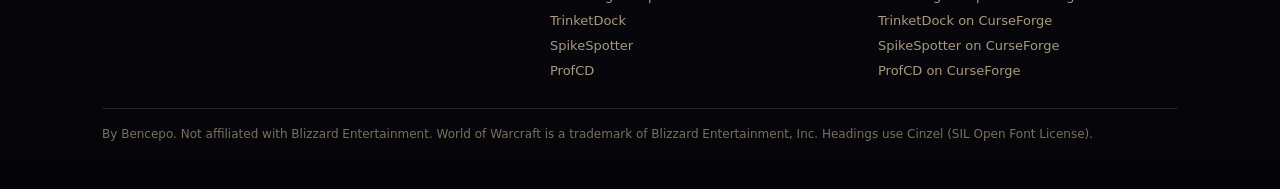
==== commit b6a686df: "VendorFloor 1.0.5 changelog Co-Authored-By: Claude Opus 5.5 <noreply@anthropic.com> Claude-Session: " ====
--- a/index.html
+++ b/index.html
@@ -64,7 +64,7 @@
 </div><div class="acard reveal" style="--glow:rgba(224,112,60,.32)">
   <div class="head"><img src="assets/icons/vendorfloor-128.png" alt=""><div><h3>VendorFloor</h3><div class="small">Auction house sniper</div></div></div>
   <p>Finds auctions below vendor price, below disenchant value and profitable crafts. One click to buy, collect and sell. The page shows your real profit per day and item.</p>
-  <div class="meta"><span class="tag">v1.0.4</span></div>
+  <div class="meta"><span class="tag">v1.0.5</span></div>
   <div class="links"><a class="btn gold sm" href="vendorfloor/">Open the page</a><a class="btn sm" href="https://www.curseforge.com/wow/addons/vendorfloor" target="_blank" rel="noopener">CurseForge</a><a class="btn sm ghost" href="https://addons.wago.io/addons/vendorfloor" target="_blank" rel="noopener">Wago</a><a class="btn sm ghost" href="https://youtu.be/_CKO9z5iTYE" target="_blank" rel="noopener">▶ Video</a></div>
 </div><div class="acard reveal" style="--glow:rgba(240,190,90,.32)">
   <div class="head"><img src="assets/icons/procflare-128.png" alt=""><div><h3>ProcFlare</h3><div class="small">Never miss a proc</div></div></div>
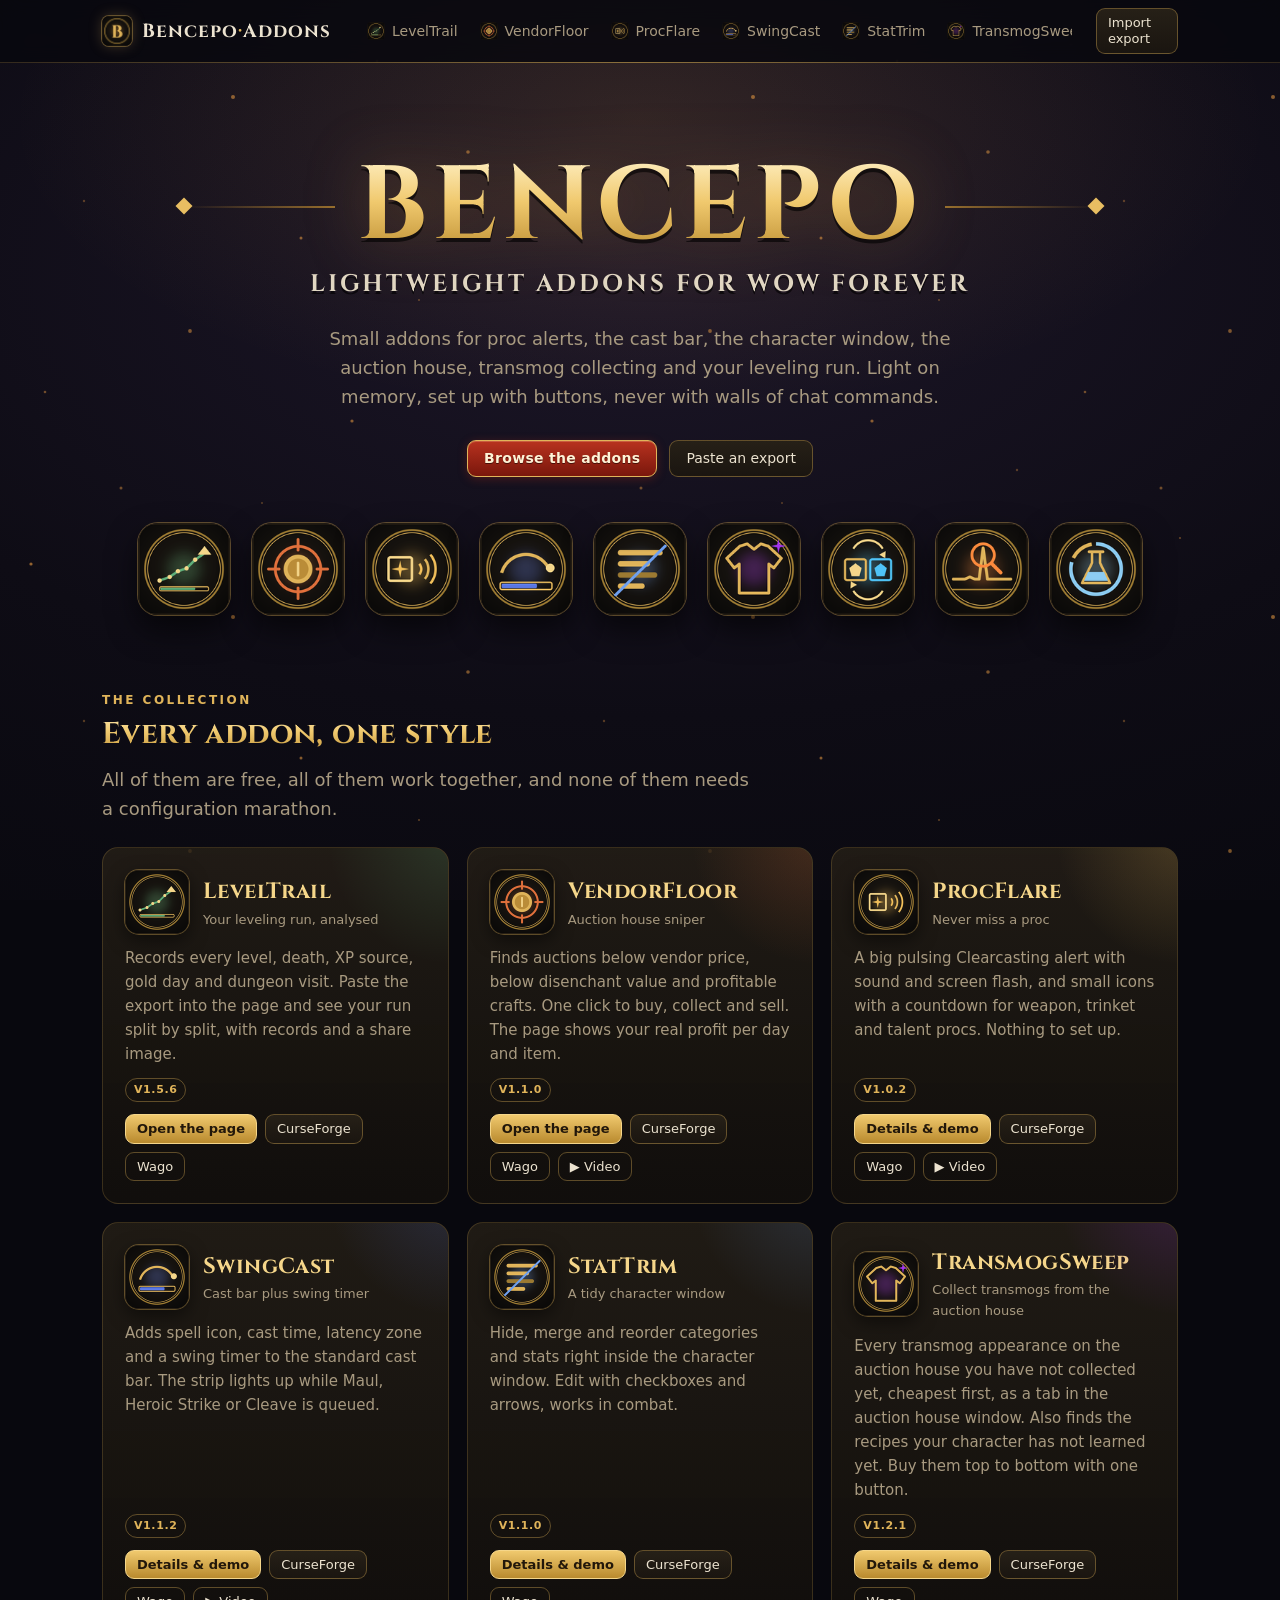
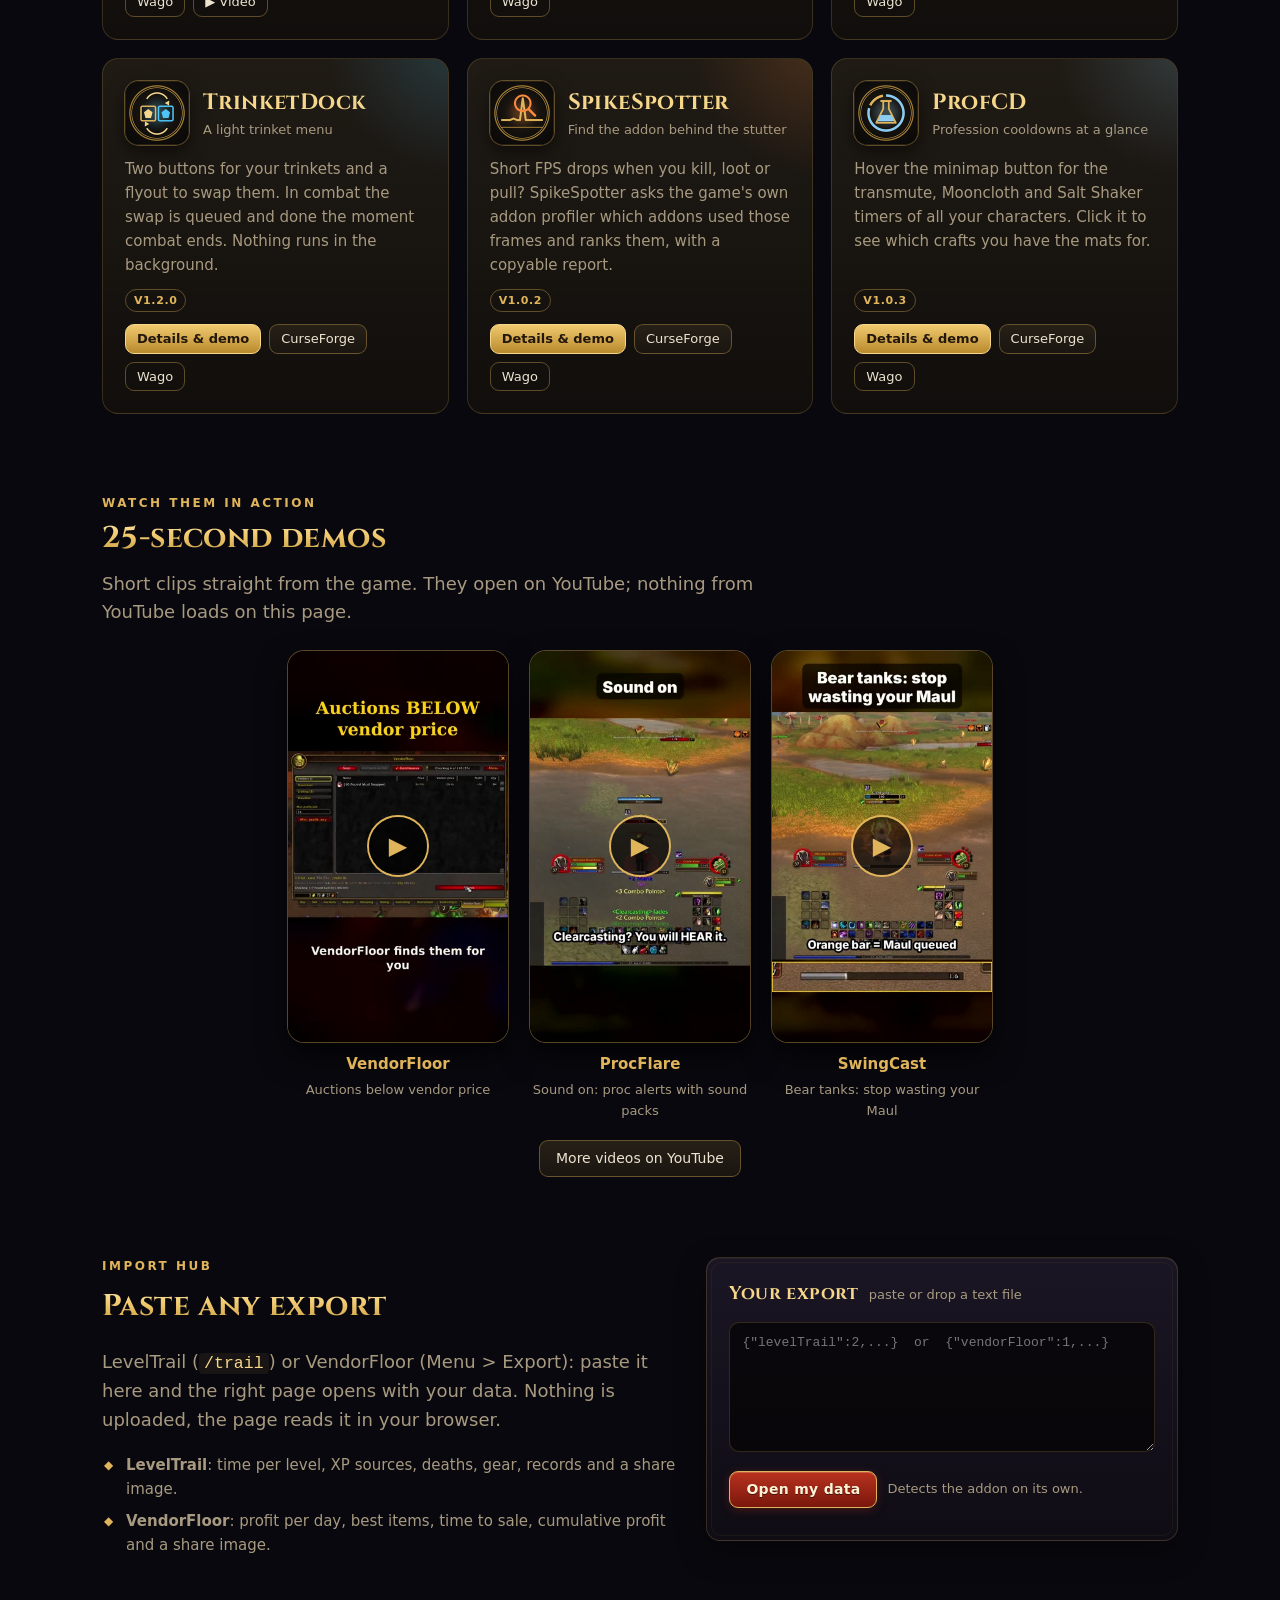
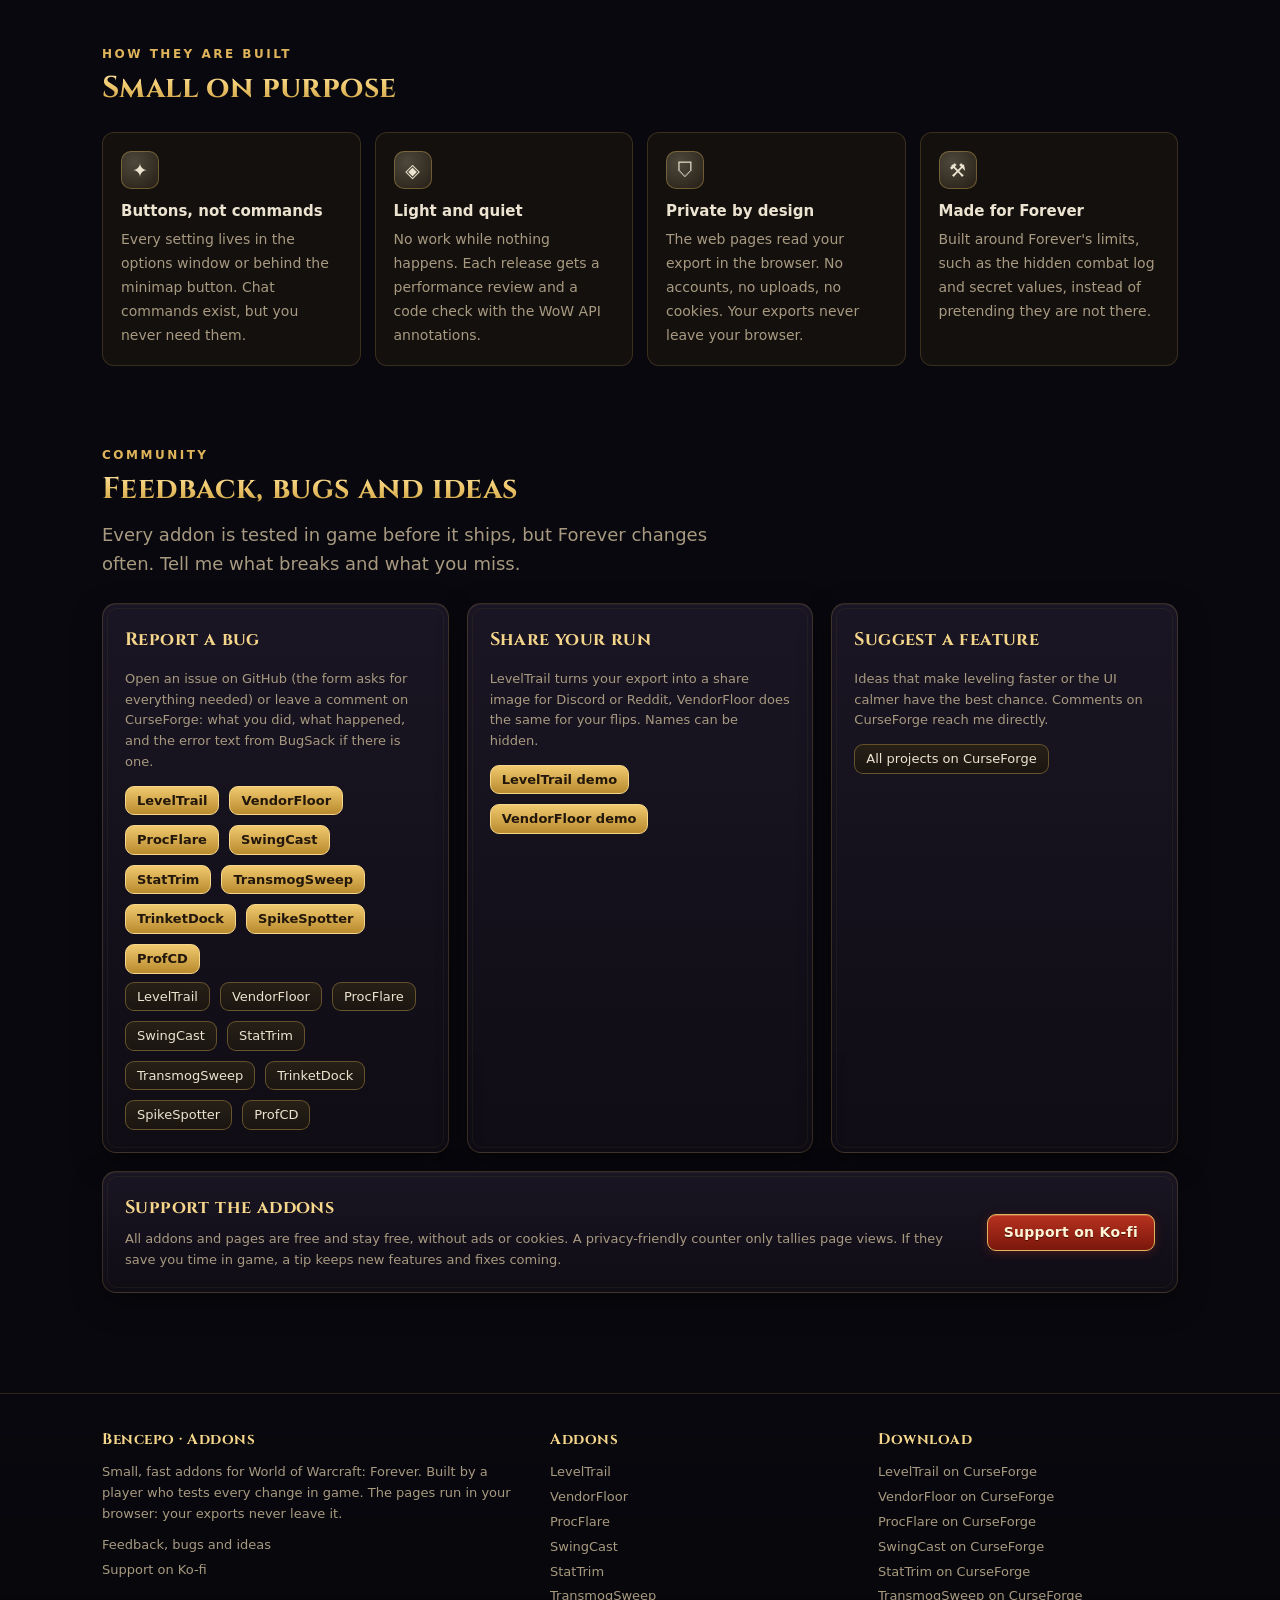
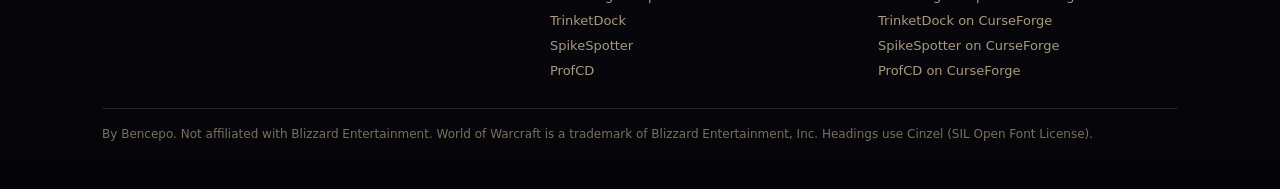
==== commit 8bc21352: "Descriptions: VendorFloor result-first with image, synced README fixes; changelogs up to date Co-Aut" ====
--- a/index.html
+++ b/index.html
@@ -59,47 +59,47 @@
     <div class="addons"><div class="acard reveal" style="--glow:rgba(95,176,122,.30)">
   <div class="head"><img src="assets/icons/leveltrail-128.png" alt=""><div><h3>LevelTrail</h3><div class="small">Your leveling run, analysed</div></div></div>
   <p>Records every level, death, XP source, gold day and dungeon visit. Paste the export into the page and see your run split by split, with records and a share image.</p>
-  <div class="meta"><span class="tag">v1.5.4</span></div>
+  <div class="meta"><span class="tag">v1.5.6</span></div>
   <div class="links"><a class="btn gold sm" href="leveltrail/">Open the page</a><a class="btn sm" href="https://www.curseforge.com/wow/addons/leveltrail" target="_blank" rel="noopener">CurseForge</a><a class="btn sm ghost" href="https://addons.wago.io/addons/leveltrail" target="_blank" rel="noopener">Wago</a></div>
 </div><div class="acard reveal" style="--glow:rgba(224,112,60,.32)">
   <div class="head"><img src="assets/icons/vendorfloor-128.png" alt=""><div><h3>VendorFloor</h3><div class="small">Auction house sniper</div></div></div>
   <p>Finds auctions below vendor price, below disenchant value and profitable crafts. One click to buy, collect and sell. The page shows your real profit per day and item.</p>
-  <div class="meta"><span class="tag">v1.0.5</span></div>
+  <div class="meta"><span class="tag">v1.1.0</span></div>
   <div class="links"><a class="btn gold sm" href="vendorfloor/">Open the page</a><a class="btn sm" href="https://www.curseforge.com/wow/addons/vendorfloor" target="_blank" rel="noopener">CurseForge</a><a class="btn sm ghost" href="https://addons.wago.io/addons/vendorfloor" target="_blank" rel="noopener">Wago</a><a class="btn sm ghost" href="https://youtu.be/_CKO9z5iTYE" target="_blank" rel="noopener">▶ Video</a></div>
 </div><div class="acard reveal" style="--glow:rgba(240,190,90,.32)">
   <div class="head"><img src="assets/icons/procflare-128.png" alt=""><div><h3>ProcFlare</h3><div class="small">Never miss a proc</div></div></div>
   <p>A big pulsing Clearcasting alert with sound and screen flash, and small icons with a countdown for weapon, trinket and talent procs. Nothing to set up.</p>
-  <div class="meta"><span class="tag">v1.0.0</span></div>
+  <div class="meta"><span class="tag">v1.0.2</span></div>
   <div class="links"><a class="btn gold sm" href="procflare/">Details & demo</a><a class="btn sm" href="https://www.curseforge.com/wow/addons/procflare" target="_blank" rel="noopener">CurseForge</a><a class="btn sm ghost" href="https://addons.wago.io/addons/procflare" target="_blank" rel="noopener">Wago</a><a class="btn sm ghost" href="https://youtube.com/shorts/WF2kPiWWzdE" target="_blank" rel="noopener">▶ Video</a></div>
 </div><div class="acard reveal" style="--glow:rgba(90,120,230,.32)">
   <div class="head"><img src="assets/icons/swingcast-128.png" alt=""><div><h3>SwingCast</h3><div class="small">Cast bar plus swing timer</div></div></div>
   <p>Adds spell icon, cast time, latency zone and a swing timer to the standard cast bar. The strip lights up while Maul, Heroic Strike or Cleave is queued.</p>
-  <div class="meta"><span class="tag">v1.1.0</span></div>
+  <div class="meta"><span class="tag">v1.1.2</span></div>
   <div class="links"><a class="btn gold sm" href="swingcast/">Details & demo</a><a class="btn sm" href="https://www.curseforge.com/wow/addons/swingcast" target="_blank" rel="noopener">CurseForge</a><a class="btn sm ghost" href="https://addons.wago.io/addons/swingcast" target="_blank" rel="noopener">Wago</a><a class="btn sm ghost" href="https://youtube.com/shorts/zE11MGQ7QIY" target="_blank" rel="noopener">▶ Video</a></div>
 </div><div class="acard reveal" style="--glow:rgba(110,160,240,.28)">
   <div class="head"><img src="assets/icons/stattrim-128.png" alt=""><div><h3>StatTrim</h3><div class="small">A tidy character window</div></div></div>
   <p>Hide, merge and reorder categories and stats right inside the character window. Edit with checkboxes and arrows, works in combat.</p>
-  <div class="meta"><span class="tag">v1.0.5</span></div>
+  <div class="meta"><span class="tag">v1.1.0</span></div>
   <div class="links"><a class="btn gold sm" href="stattrim/">Details & demo</a><a class="btn sm" href="https://www.curseforge.com/wow/addons/stattrim" target="_blank" rel="noopener">CurseForge</a><a class="btn sm ghost" href="https://addons.wago.io/addons/stattrim" target="_blank" rel="noopener">Wago</a></div>
 </div><div class="acard reveal" style="--glow:rgba(163,53,238,.32)">
   <div class="head"><img src="assets/icons/transmogsweep-128.png" alt=""><div><h3>TransmogSweep</h3><div class="small">Collect transmogs from the auction house</div></div></div>
   <p>Every transmog appearance on the auction house you have not collected yet, cheapest first, as a tab in the auction house window. Also finds the recipes your character has not learned yet. Buy them top to bottom with one button.</p>
-  <div class="meta"><span class="tag">v1.2.0</span></div>
+  <div class="meta"><span class="tag">v1.2.1</span></div>
   <div class="links"><a class="btn gold sm" href="transmogsweep/">Details & demo</a><a class="btn sm" href="https://www.curseforge.com/wow/addons/transmogsweep" target="_blank" rel="noopener">CurseForge</a><a class="btn sm ghost" href="https://addons.wago.io/addons/transmogsweep" target="_blank" rel="noopener">Wago</a></div>
 </div><div class="acard reveal" style="--glow:rgba(79,195,247,.30)">
   <div class="head"><img src="assets/icons/trinketdock-128.png" alt=""><div><h3>TrinketDock</h3><div class="small">A light trinket menu</div></div></div>
   <p>Two buttons for your trinkets and a flyout to swap them. In combat the swap is queued and done the moment combat ends. Nothing runs in the background.</p>
-  <div class="meta"><span class="tag">v1.1.0</span></div>
+  <div class="meta"><span class="tag">v1.2.0</span></div>
   <div class="links"><a class="btn gold sm" href="trinketdock/">Details & demo</a><a class="btn sm" href="https://www.curseforge.com/wow/addons/trinketdock" target="_blank" rel="noopener">CurseForge</a><a class="btn sm ghost" href="https://addons.wago.io/addons/trinketdock" target="_blank" rel="noopener">Wago</a></div>
 </div><div class="acard reveal" style="--glow:rgba(255,138,61,.30)">
   <div class="head"><img src="assets/icons/spikespotter-128.png" alt=""><div><h3>SpikeSpotter</h3><div class="small">Find the addon behind the stutter</div></div></div>
   <p>Short FPS drops when you kill, loot or pull? SpikeSpotter asks the game&#x27;s own addon profiler which addons used those frames and ranks them, with a copyable report.</p>
-  <div class="meta"><span class="tag">v1.0.1</span></div>
+  <div class="meta"><span class="tag">v1.0.2</span></div>
   <div class="links"><a class="btn gold sm" href="spikespotter/">Details & demo</a><a class="btn sm" href="https://www.curseforge.com/wow/addons/spikespotter" target="_blank" rel="noopener">CurseForge</a><a class="btn sm ghost" href="https://addons.wago.io/addons/spikespotter" target="_blank" rel="noopener">Wago</a></div>
 </div><div class="acard reveal" style="--glow:rgba(140,204,242,.30)">
   <div class="head"><img src="assets/icons/profcd-128.png" alt=""><div><h3>ProfCD</h3><div class="small">Profession cooldowns at a glance</div></div></div>
   <p>Hover the minimap button for the transmute, Mooncloth and Salt Shaker timers of all your characters. Click it to see which crafts you have the mats for.</p>
-  <div class="meta"><span class="tag">v1.0.2</span></div>
+  <div class="meta"><span class="tag">v1.0.3</span></div>
   <div class="links"><a class="btn gold sm" href="profcd/">Details & demo</a><a class="btn sm" href="https://www.curseforge.com/wow/addons/profcd" target="_blank" rel="noopener">CurseForge</a><a class="btn sm ghost" href="https://addons.wago.io/addons/profcd" target="_blank" rel="noopener">Wago</a></div>
 </div></div>
   </section>
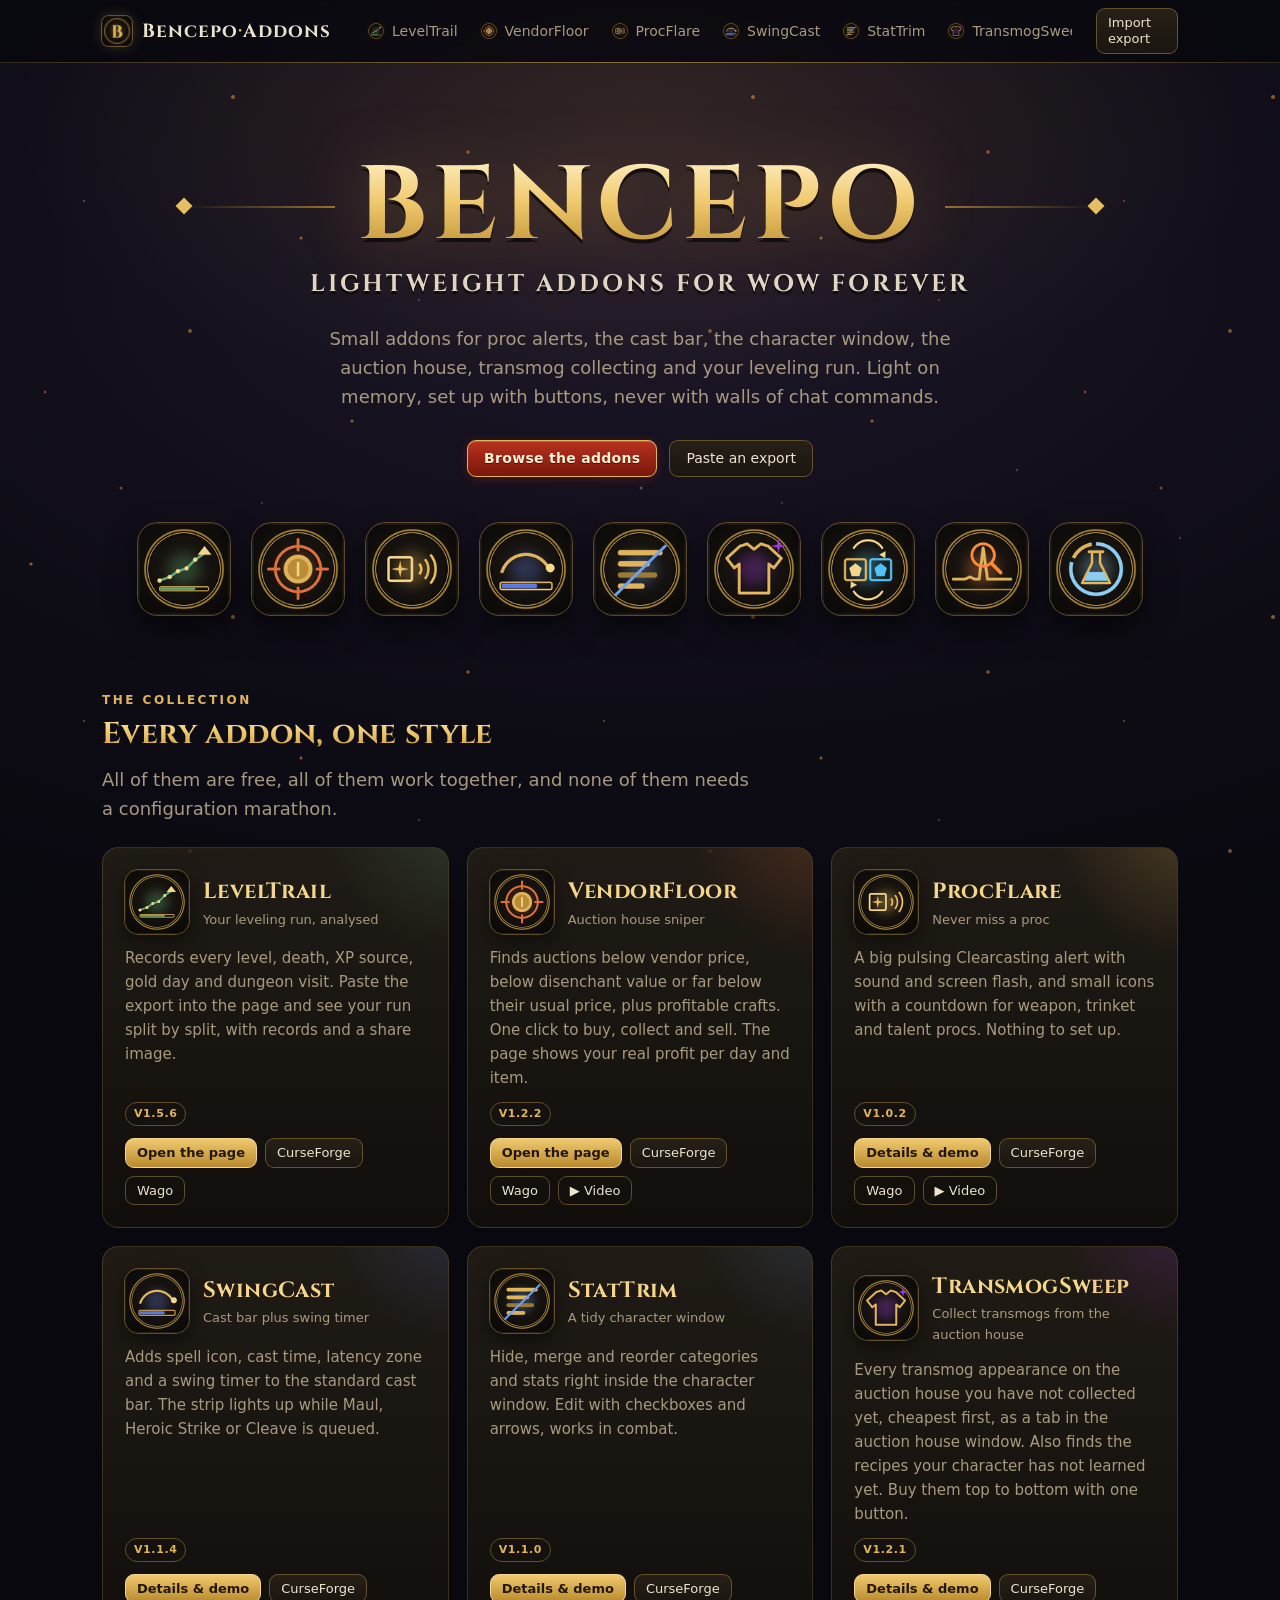
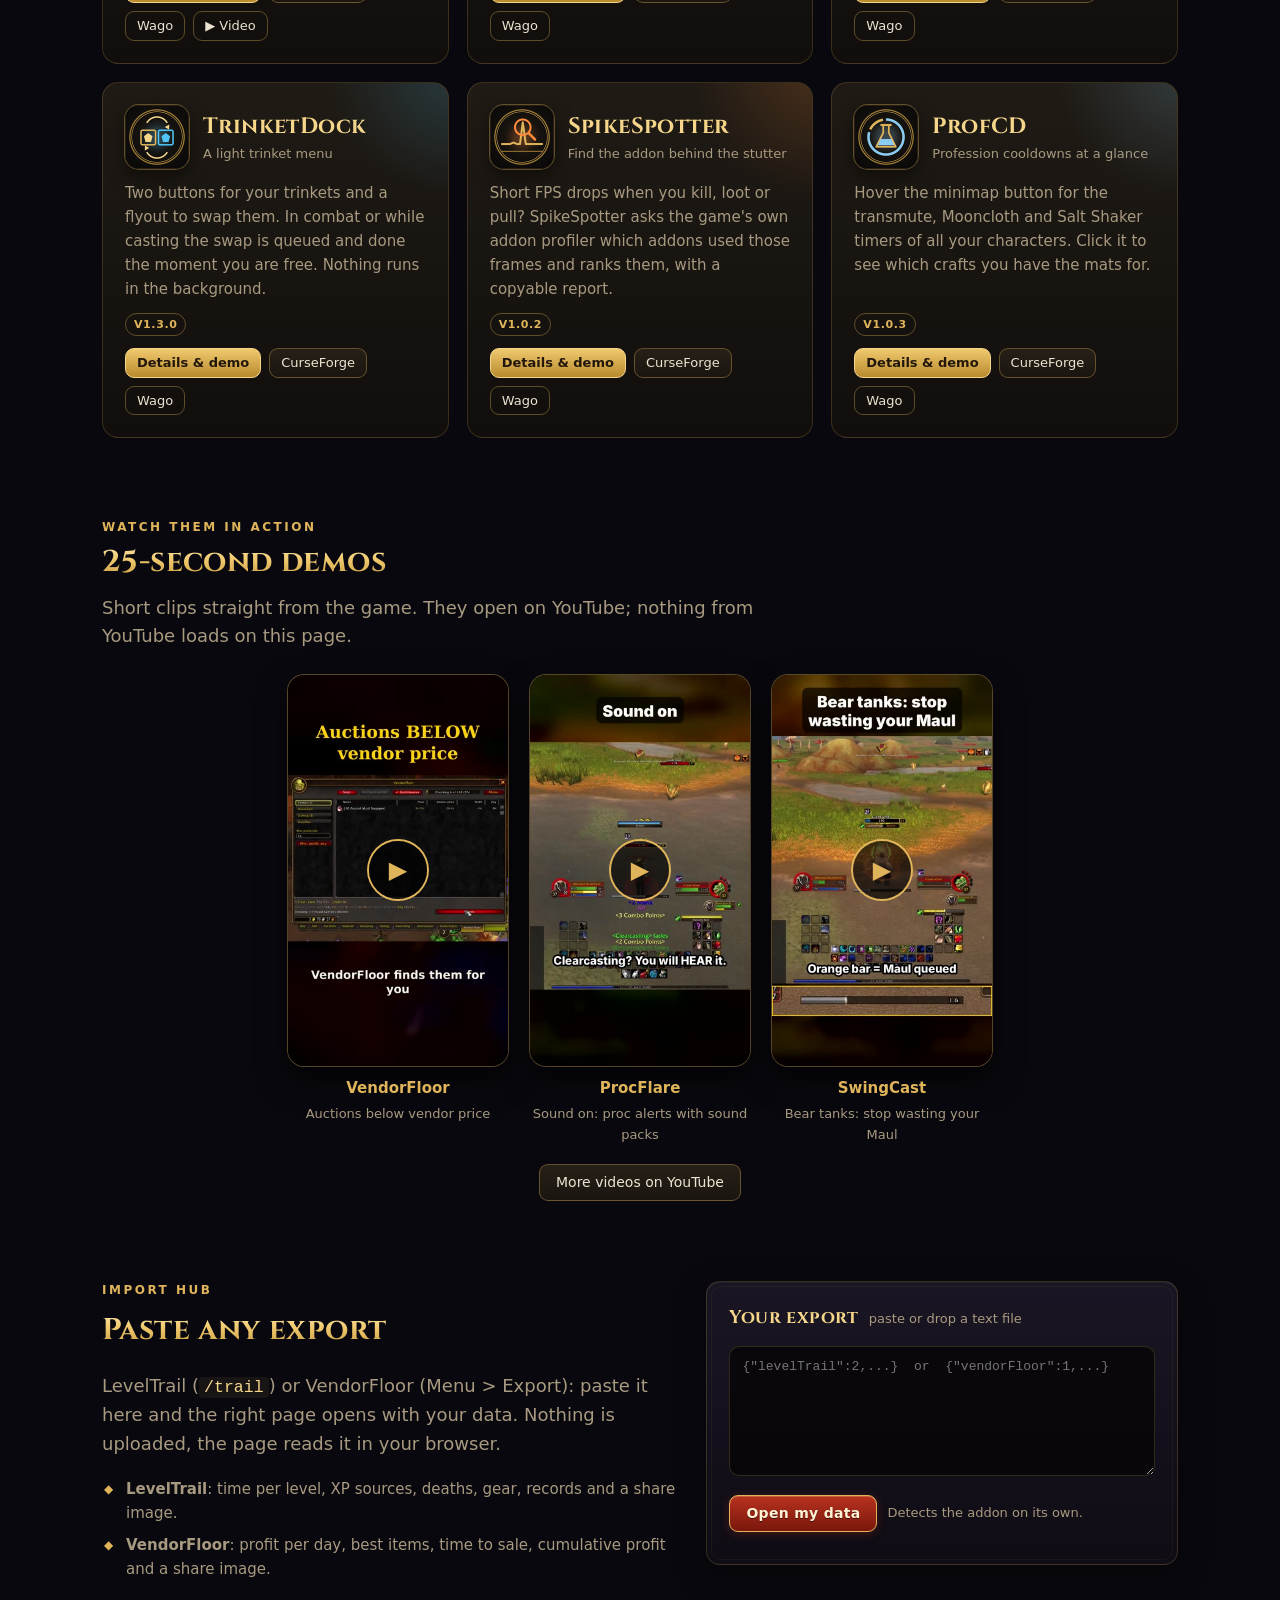
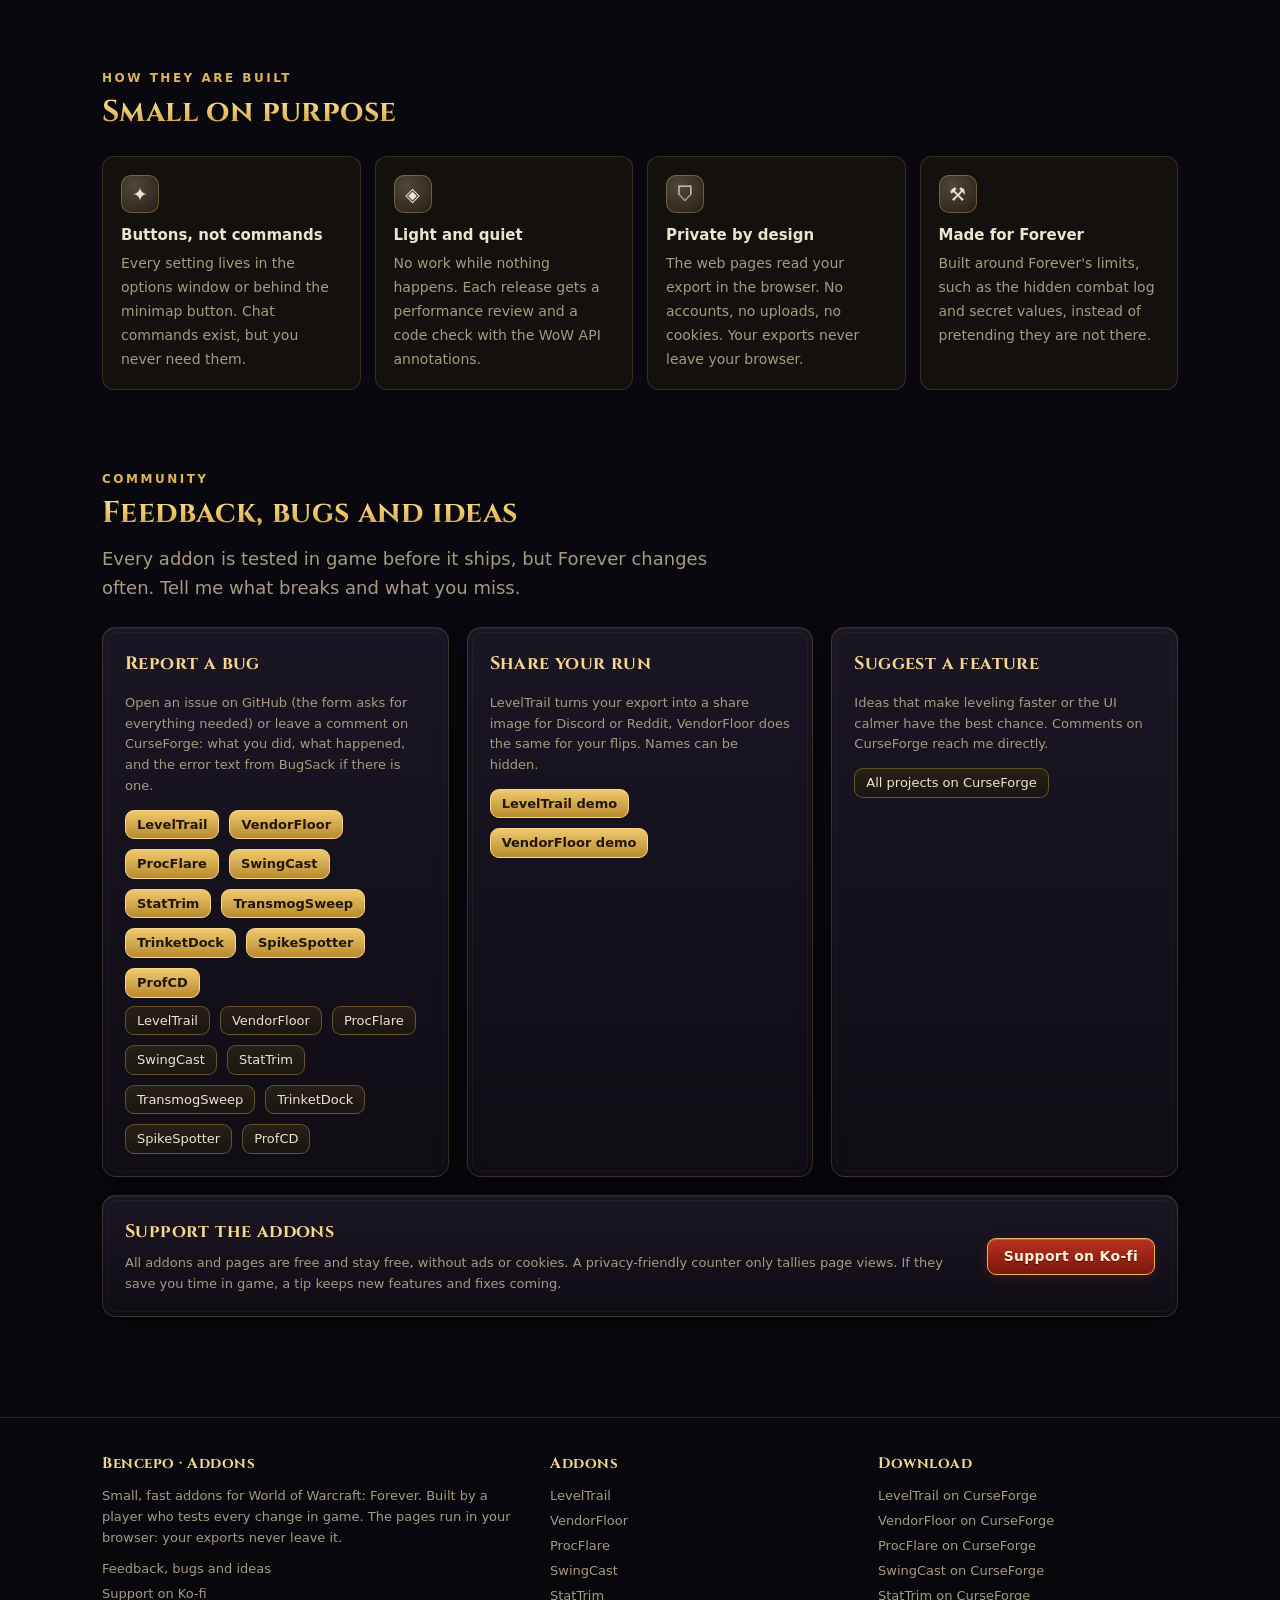
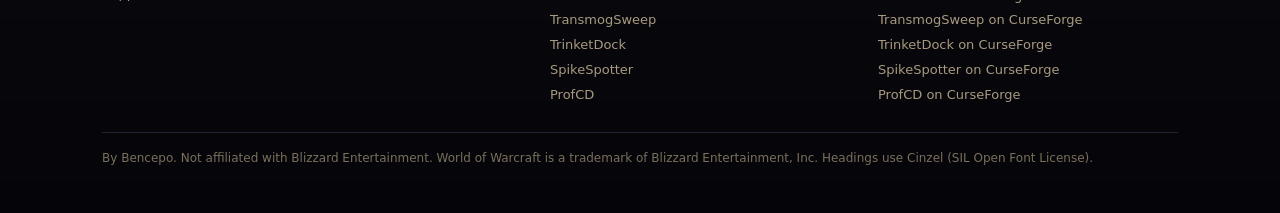
==== commit 2680a367: "TrinketDock 1.3.0, VendorFloor 1.2.2, SwingCast 1.1.4: changelogs, texts and store descriptions Co-A" ====
--- a/index.html
+++ b/index.html
@@ -63,8 +63,8 @@
   <div class="links"><a class="btn gold sm" href="leveltrail/">Open the page</a><a class="btn sm" href="https://www.curseforge.com/wow/addons/leveltrail" target="_blank" rel="noopener">CurseForge</a><a class="btn sm ghost" href="https://addons.wago.io/addons/leveltrail" target="_blank" rel="noopener">Wago</a></div>
 </div><div class="acard reveal" style="--glow:rgba(224,112,60,.32)">
   <div class="head"><img src="assets/icons/vendorfloor-128.png" alt=""><div><h3>VendorFloor</h3><div class="small">Auction house sniper</div></div></div>
-  <p>Finds auctions below vendor price, below disenchant value and profitable crafts. One click to buy, collect and sell. The page shows your real profit per day and item.</p>
-  <div class="meta"><span class="tag">v1.1.0</span></div>
+  <p>Finds auctions below vendor price, below disenchant value or far below their usual price, plus profitable crafts. One click to buy, collect and sell. The page shows your real profit per day and item.</p>
+  <div class="meta"><span class="tag">v1.2.2</span></div>
   <div class="links"><a class="btn gold sm" href="vendorfloor/">Open the page</a><a class="btn sm" href="https://www.curseforge.com/wow/addons/vendorfloor" target="_blank" rel="noopener">CurseForge</a><a class="btn sm ghost" href="https://addons.wago.io/addons/vendorfloor" target="_blank" rel="noopener">Wago</a><a class="btn sm ghost" href="https://youtu.be/_CKO9z5iTYE" target="_blank" rel="noopener">▶ Video</a></div>
 </div><div class="acard reveal" style="--glow:rgba(240,190,90,.32)">
   <div class="head"><img src="assets/icons/procflare-128.png" alt=""><div><h3>ProcFlare</h3><div class="small">Never miss a proc</div></div></div>
@@ -74,7 +74,7 @@
 </div><div class="acard reveal" style="--glow:rgba(90,120,230,.32)">
   <div class="head"><img src="assets/icons/swingcast-128.png" alt=""><div><h3>SwingCast</h3><div class="small">Cast bar plus swing timer</div></div></div>
   <p>Adds spell icon, cast time, latency zone and a swing timer to the standard cast bar. The strip lights up while Maul, Heroic Strike or Cleave is queued.</p>
-  <div class="meta"><span class="tag">v1.1.2</span></div>
+  <div class="meta"><span class="tag">v1.1.4</span></div>
   <div class="links"><a class="btn gold sm" href="swingcast/">Details & demo</a><a class="btn sm" href="https://www.curseforge.com/wow/addons/swingcast" target="_blank" rel="noopener">CurseForge</a><a class="btn sm ghost" href="https://addons.wago.io/addons/swingcast" target="_blank" rel="noopener">Wago</a><a class="btn sm ghost" href="https://youtube.com/shorts/zE11MGQ7QIY" target="_blank" rel="noopener">▶ Video</a></div>
 </div><div class="acard reveal" style="--glow:rgba(110,160,240,.28)">
   <div class="head"><img src="assets/icons/stattrim-128.png" alt=""><div><h3>StatTrim</h3><div class="small">A tidy character window</div></div></div>
@@ -88,8 +88,8 @@
   <div class="links"><a class="btn gold sm" href="transmogsweep/">Details & demo</a><a class="btn sm" href="https://www.curseforge.com/wow/addons/transmogsweep" target="_blank" rel="noopener">CurseForge</a><a class="btn sm ghost" href="https://addons.wago.io/addons/transmogsweep" target="_blank" rel="noopener">Wago</a></div>
 </div><div class="acard reveal" style="--glow:rgba(79,195,247,.30)">
   <div class="head"><img src="assets/icons/trinketdock-128.png" alt=""><div><h3>TrinketDock</h3><div class="small">A light trinket menu</div></div></div>
-  <p>Two buttons for your trinkets and a flyout to swap them. In combat the swap is queued and done the moment combat ends. Nothing runs in the background.</p>
-  <div class="meta"><span class="tag">v1.2.0</span></div>
+  <p>Two buttons for your trinkets and a flyout to swap them. In combat or while casting the swap is queued and done the moment you are free. Nothing runs in the background.</p>
+  <div class="meta"><span class="tag">v1.3.0</span></div>
   <div class="links"><a class="btn gold sm" href="trinketdock/">Details & demo</a><a class="btn sm" href="https://www.curseforge.com/wow/addons/trinketdock" target="_blank" rel="noopener">CurseForge</a><a class="btn sm ghost" href="https://addons.wago.io/addons/trinketdock" target="_blank" rel="noopener">Wago</a></div>
 </div><div class="acard reveal" style="--glow:rgba(255,138,61,.30)">
   <div class="head"><img src="assets/icons/spikespotter-128.png" alt=""><div><h3>SpikeSpotter</h3><div class="small">Find the addon behind the stutter</div></div></div>
